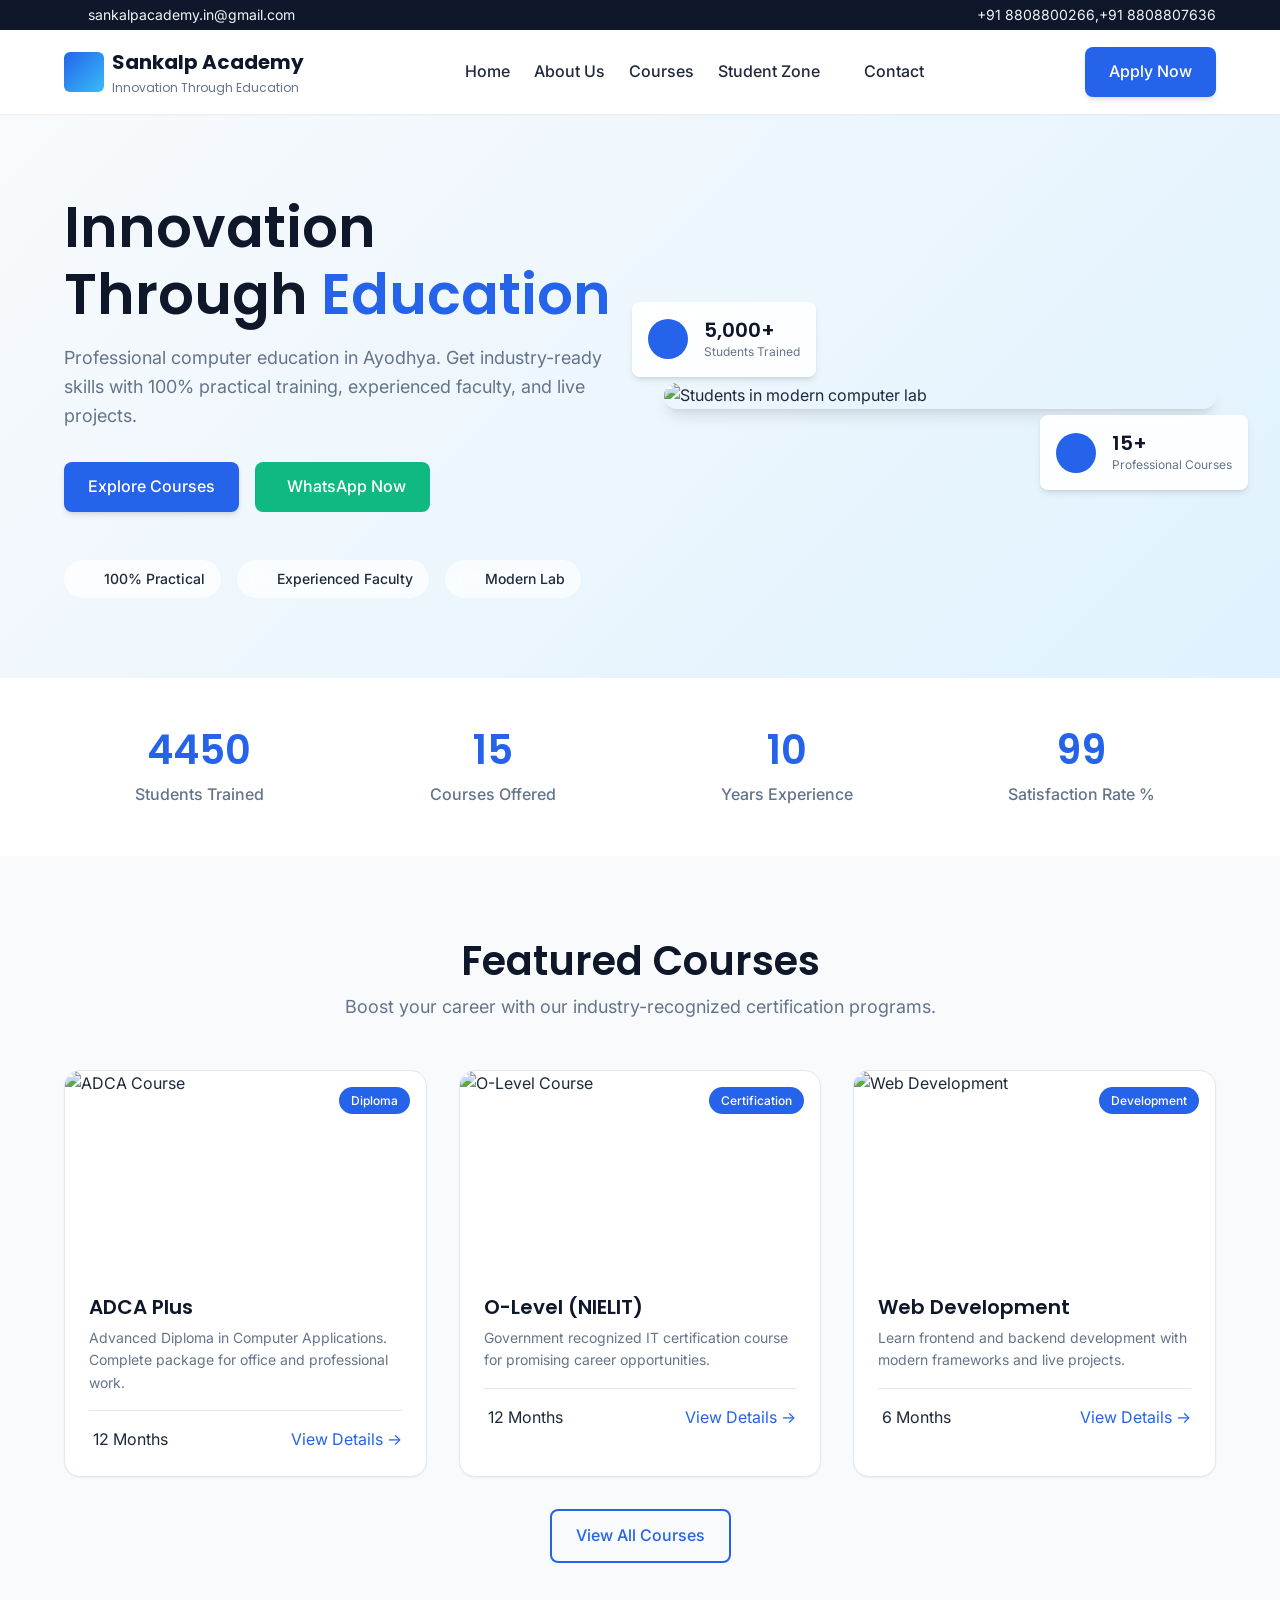
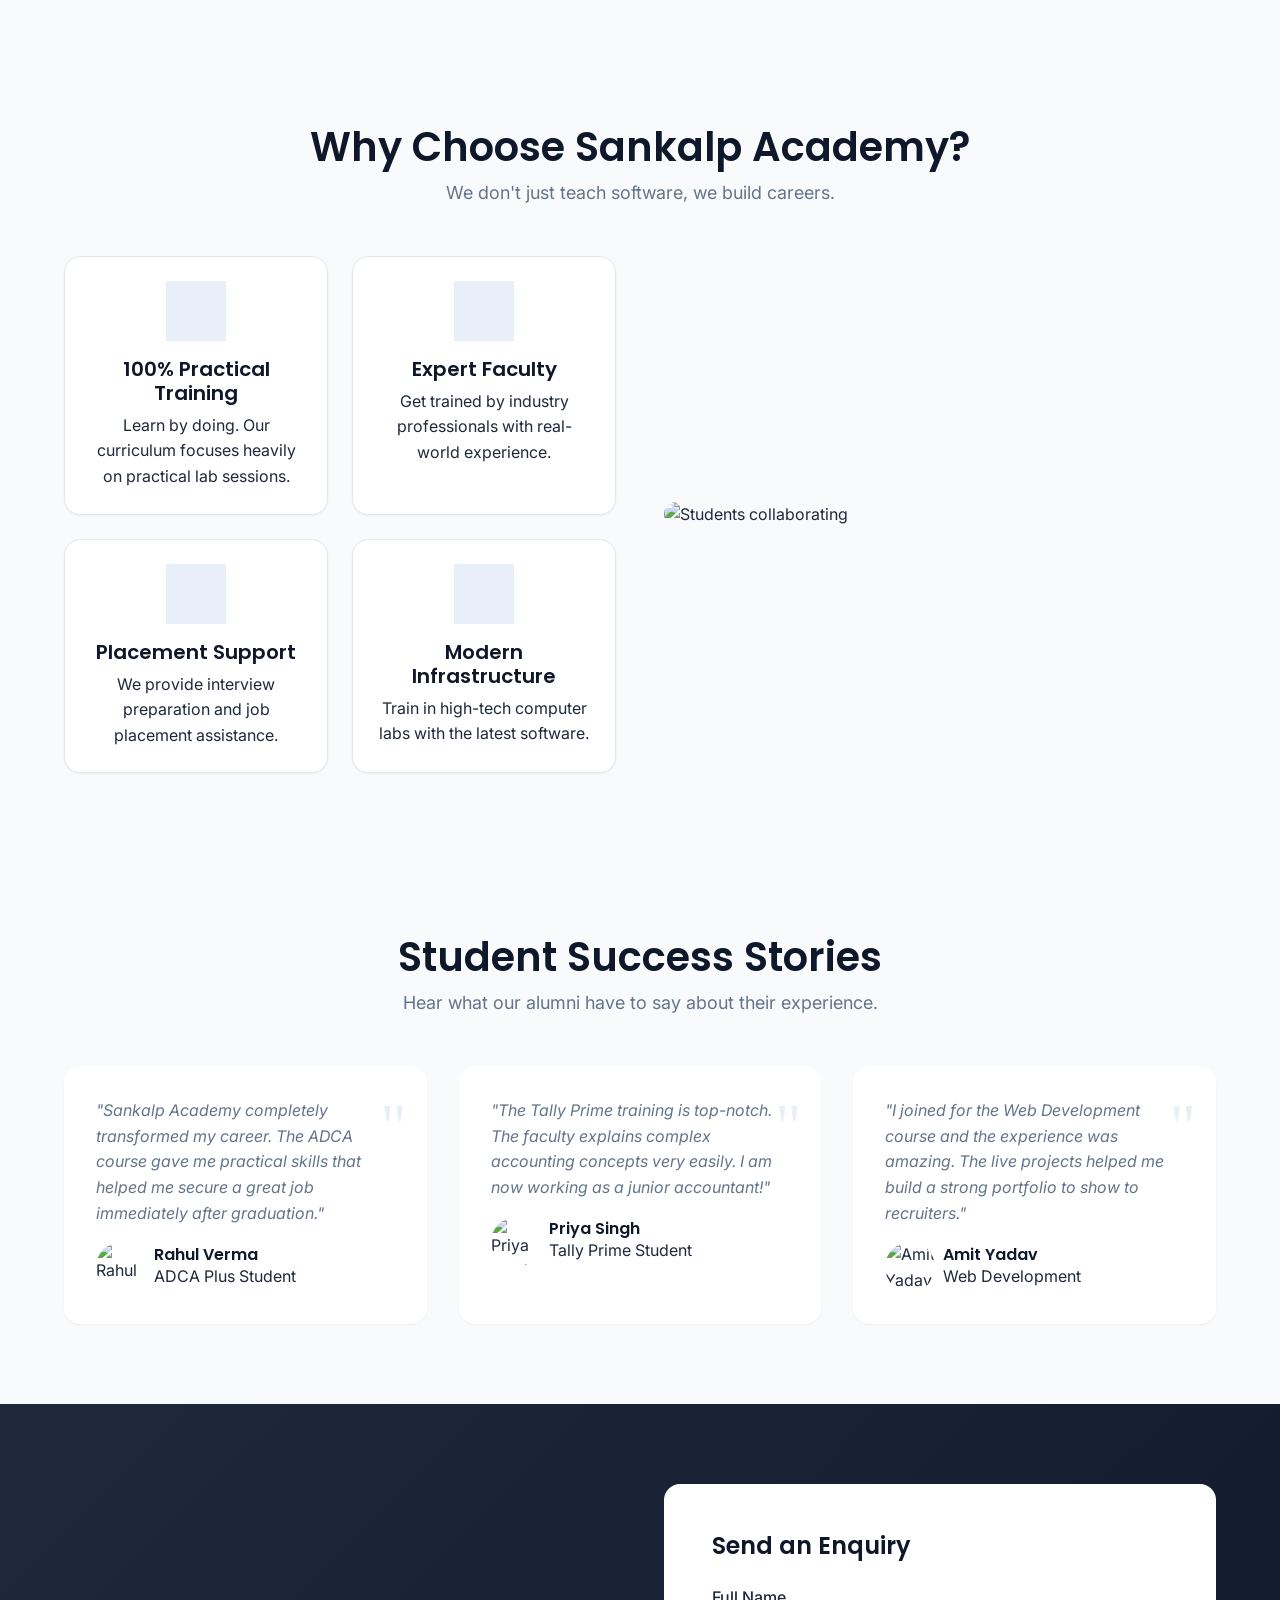
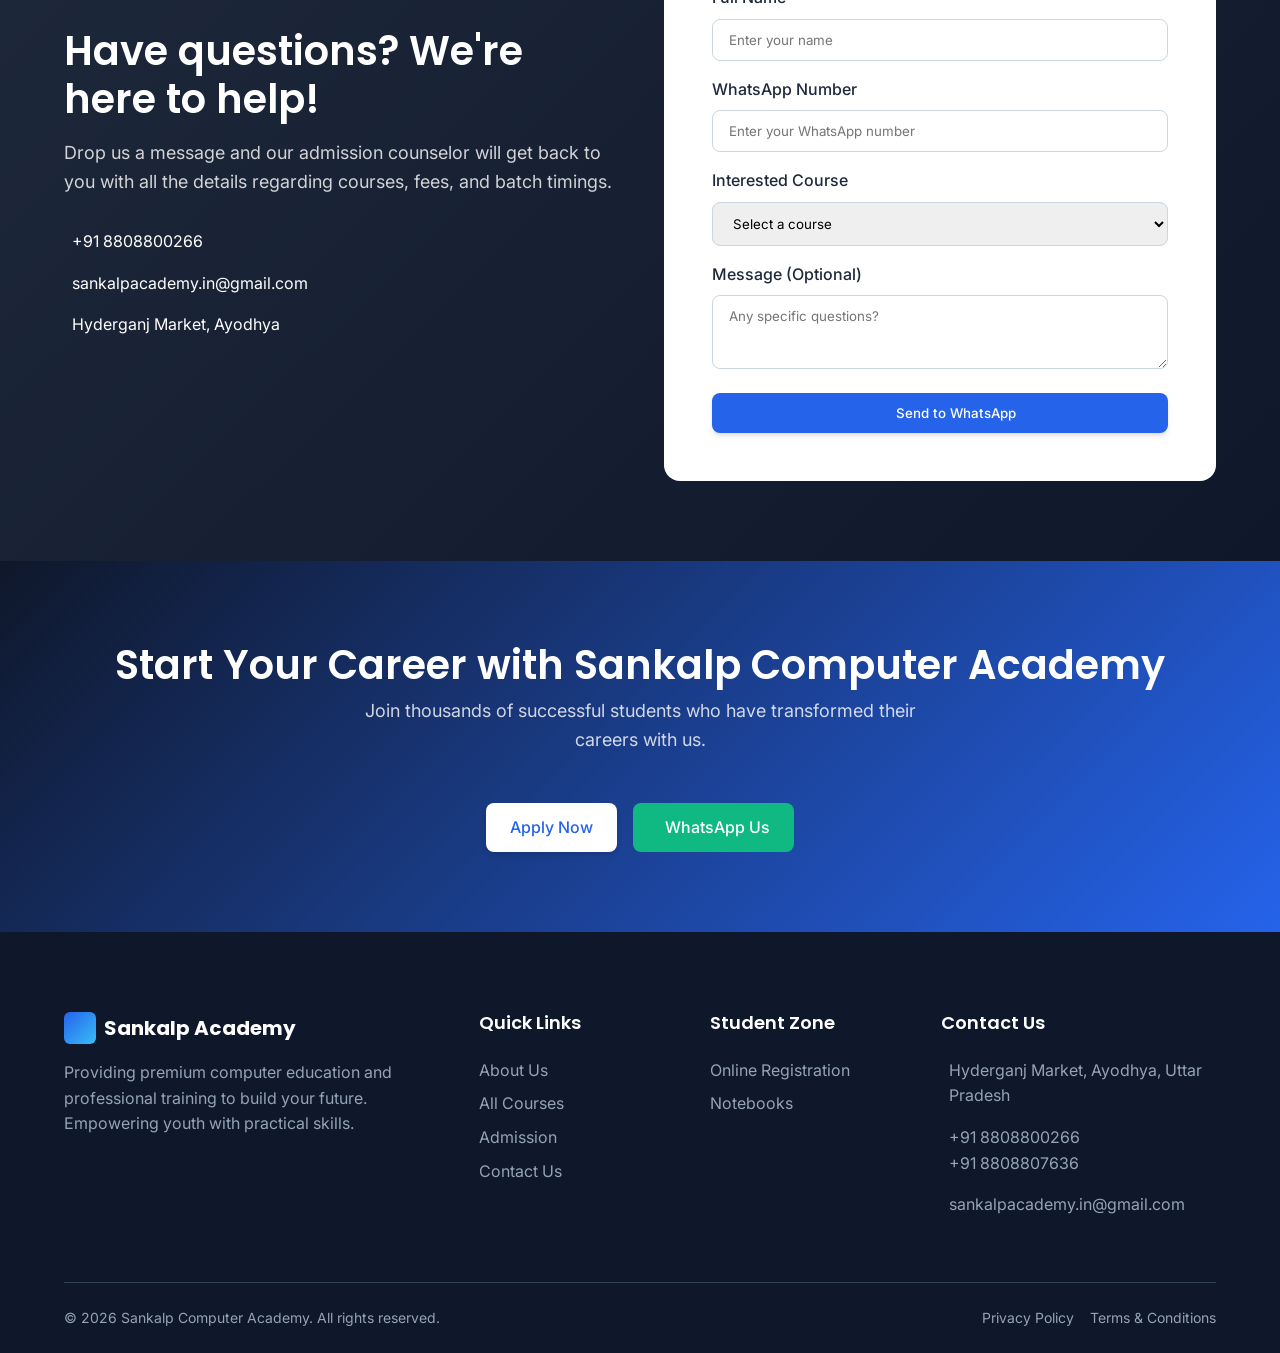
==== index.html @ 63ea6112 "Add files via upload" ====
<!DOCTYPE html>
<html lang="en">
<head>
    <meta charset="UTF-8">
    <meta name="viewport" content="width=device-width, initial-scale=1.0">
    <title>Sankalp Computer Academy | Innovation Through Education</title>
    <meta name="description" content="Sankalp Computer Academy in Ayodhya provides 100% practical computer training, ADCA, CCC, O-Level, Web Development, and more.">
    
    <!-- Google Fonts -->
    <link rel="preconnect" href="https://fonts.googleapis.com">
    <link rel="preconnect" href="https://fonts.gstatic.com" crossorigin>
    <link href="https://fonts.googleapis.com/css2?family=Inter:wght@400;500;600&family=Poppins:wght@500;600;700&display=swap" rel="stylesheet">
    
    <!-- Lucide Icons -->
    <script src="https://unpkg.com/lucide@latest"></script>
    
    <!-- Custom CSS -->
    <link rel="stylesheet" href="styles/main.css">
    <link rel="stylesheet" href="styles/home-extras.css">
</head>
<body>
        <!-- Top Header -->
    <div class="top-header">
        <div class="container top-header-flex">
            <div class="top-email">
                <span><i data-lucide="mail" class="w-4 h-4 mr-2"></i> <a href="mailto:sankalpacademy.in@gmail.com">sankalpacademy.in@gmail.com</a></span>
            </div>
            <div class="top-phones">
                <span><i data-lucide="phone" class="w-4 h-4 mr-2"></i> <a href="https://wa.me/918808800266" target="_blank">+91 8808800266</a>, <a href="tel:+918808807636">+91 8808807636</a></span>
            </div>
        </div>
    </div>

        <!-- Main Header -->
    <header class="main-header" id="mainHeader">
        <div class="container">
            <a href="index.html" class="logo">
                <div class="logo-icon">
                    <i data-lucide="monitor"></i>
                </div>
                <div class="logo-text">
                    Sankalp Academy
                    <span class="logo-tagline">Innovation Through Education</span>
                </div>
            </a>

            <nav class="nav-links">
                <div class="nav-item"><a href="index.html" class="nav-link">Home</a></div>
                <div class="nav-item"><a href="about.html" class="nav-link">About Us</a></div>
                <div class="nav-item"><a href="courses.html" class="nav-link">Courses</a></div>
                <div class="nav-item dropdown">
                    <a href="#" class="nav-link">Student Zone <i data-lucide="chevron-down" class="inline w-4 h-4"></i></a>
                    <div class="dropdown-menu">
                        <a href="admission.html" class="dropdown-item">Online Registration</a>
                        <a href="notebook.html" class="dropdown-item">Notebooks</a>
                    </div>
                </div>
                <div class="nav-item"><a href="contact.html" class="nav-link">Contact</a></div>
            </nav>

            <div class="header-actions">
                <a href="admission.html" class="btn btn-primary">Apply Now</a>
            </div>

            <button class="mobile-menu-btn" id="mobileMenuBtn">
                <i data-lucide="menu"></i>
            </button>
        </div>
    </header>

    <!-- Hero Section -->
    <section class="hero">
        <div class="container">
            <div class="hero-content">
                <h1>Innovation Through <span>Education</span></h1>
                <p>Professional computer education in Ayodhya. Get industry-ready skills with 100% practical training, experienced faculty, and live projects.</p>
                
                <div class="hero-buttons">
                    <a href="courses.html" class="btn btn-primary">Explore Courses</a>
                    <a href="https://wa.me/918808800266" class="btn btn-success"><i data-lucide="message-circle"></i> WhatsApp Now</a>
                </div>
                
                <div class="hero-highlights">
                    <div class="highlight-item"><i data-lucide="check-circle" class="text-primary w-4 h-4"></i> 100% Practical</div>
                    <div class="highlight-item"><i data-lucide="check-circle" class="text-primary w-4 h-4"></i> Experienced Faculty</div>
                    <div class="highlight-item"><i data-lucide="check-circle" class="text-primary w-4 h-4"></i> Modern Lab</div>
                </div>
            </div>
            
            <div class="hero-image-wrapper">
                <img src="https://images.unsplash.com/photo-1529390079861-591de354faf5?ixlib=rb-4.0.3&auto=format&fit=crop&w=800&q=80" alt="Students in modern computer lab" class="hero-image">
                
                <div class="hero-stats-card card-1">
                    <div class="stats-icon"><i data-lucide="users"></i></div>
                    <div class="stats-text">
                        <h4>5,000+</h4>
                        <p>Students Trained</p>
                    </div>
                </div>
                
                <div class="hero-stats-card card-2">
                    <div class="stats-icon"><i data-lucide="award"></i></div>
                    <div class="stats-text">
                        <h4>15+</h4>
                        <p>Professional Courses</p>
                    </div>
                </div>
            </div>
        </div>
    </section>

    <!-- Statistics Section -->
    <section class="stats-section">
        <div class="container">
            <div class="stats-grid">
                <div class="stat-item">
                    <h3 class="counter" data-target="5000">0</h3>
                    <p>Students Trained</p>
                </div>
                <div class="stat-item">
                    <h3 class="counter" data-target="15">0</h3>
                    <p>Courses Offered</p>
                </div>
                <div class="stat-item">
                    <h3 class="counter" data-target="10">0</h3>
                    <p>Years Experience</p>
                </div>
                <div class="stat-item">
                    <h3 class="counter" data-target="99">0</h3>
                    <p>Satisfaction Rate %</p>
                </div>
            </div>
        </div>
    </section>

    <!-- Featured Courses -->
    <section class="section-padding bg-background">
        <div class="container">
            <div class="text-center">
                <h2 class="section-title">Featured Courses</h2>
                <p class="section-subtitle">Boost your career with our industry-recognized certification programs.</p>
            </div>
            
            <div class="card-grid">
                <!-- Course 1 -->
                <div class="card">
                    <div class="card-img-wrapper">
                        <span class="card-badge">Diploma</span>
                        <img src="https://images.unsplash.com/photo-1527689368864-3a821dbccc34?ixlib=rb-4.0.3&auto=format&fit=crop&w=600&q=80" alt="ADCA Course">
                    </div>
                    <div class="card-content">
                        <h3 class="card-title">ADCA Plus</h3>
                        <p class="card-desc">Advanced Diploma in Computer Applications. Complete package for office and professional work.</p>
                        <div class="card-actions">
                            <span class="text-sm font-medium text-secondary"><i data-lucide="clock" class="inline w-4 h-4 mr-1"></i> 12 Months</span>
                            <a href="course-details.html?id=adca-plus" class="text-primary font-medium hover:text-primary-hover">View Details &rarr;</a>
                        </div>
                    </div>
                </div>
                
                <!-- Course 2 -->
                <div class="card">
                    <div class="card-img-wrapper">
                        <span class="card-badge">Certification</span>
                        <img src="https://images.unsplash.com/photo-1627398225081-24c89544eb1a?ixlib=rb-4.0.3&auto=format&fit=crop&w=600&q=80" alt="O-Level Course">
                    </div>
                    <div class="card-content">
                        <h3 class="card-title">O-Level (NIELIT)</h3>
                        <p class="card-desc">Government recognized IT certification course for promising career opportunities.</p>
                        <div class="card-actions">
                            <span class="text-sm font-medium text-secondary"><i data-lucide="clock" class="inline w-4 h-4 mr-1"></i> 12 Months</span>
                            <a href="course-details.html?id=o-level" class="text-primary font-medium hover:text-primary-hover">View Details &rarr;</a>
                        </div>
                    </div>
                </div>
                
                <!-- Course 3 -->
                <div class="card">
                    <div class="card-img-wrapper">
                        <span class="card-badge">Development</span>
                        <img src="https://images.unsplash.com/photo-1498050108023-c5249f4df085?ixlib=rb-4.0.3&auto=format&fit=crop&w=600&q=80" alt="Web Development">
                    </div>
                    <div class="card-content">
                        <h3 class="card-title">Web Development</h3>
                        <p class="card-desc">Learn frontend and backend development with modern frameworks and live projects.</p>
                        <div class="card-actions">
                            <span class="text-sm font-medium text-secondary"><i data-lucide="clock" class="inline w-4 h-4 mr-1"></i> 6 Months</span>
                            <a href="course-details.html?id=web-development" class="text-primary font-medium hover:text-primary-hover">View Details &rarr;</a>
                        </div>
                    </div>
                </div>
            </div>
            
            <div class="text-center" style="margin-top: 2rem;">
                <a href="courses.html" class="btn btn-outline">View All Courses</a>
            </div>
        </div>
    </section>

    <!-- Why Choose Us -->
    <section class="section-padding">
        <div class="container">
            <div class="text-center">
                <h2 class="section-title">Why Choose Sankalp Academy?</h2>
                <p class="section-subtitle">We don't just teach software, we build careers.</p>
            </div>
            <div class="why-choose-layout">
                <div class="features-grid-inner">
                    <div class="feature-card" style="padding: 1.5rem;">
                        <div class="feature-icon"><i data-lucide="laptop" class="w-8 h-8"></i></div>
                        <h3>100% Practical Training</h3>
                        <p class="text-secondary text-sm">Learn by doing. Our curriculum focuses heavily on practical lab sessions.</p>
                    </div>
                    <div class="feature-card" style="padding: 1.5rem;">
                        <div class="feature-icon"><i data-lucide="award" class="w-8 h-8"></i></div>
                        <h3>Expert Faculty</h3>
                        <p class="text-secondary text-sm">Get trained by industry professionals with real-world experience.</p>
                    </div>
                    <div class="feature-card" style="padding: 1.5rem;">
                        <div class="feature-icon"><i data-lucide="briefcase" class="w-8 h-8"></i></div>
                        <h3>Placement Support</h3>
                        <p class="text-secondary text-sm">We provide interview preparation and job placement assistance.</p>
                    </div>
                    <div class="feature-card" style="padding: 1.5rem;">
                        <div class="feature-icon"><i data-lucide="server" class="w-8 h-8"></i></div>
                        <h3>Modern Infrastructure</h3>
                        <p class="text-secondary text-sm">Train in high-tech computer labs with the latest software.</p>
                    </div>
                </div>
                <div class="why-choose-image">
                    <img src="https://images.unsplash.com/photo-1573164713988-8665fc963095?ixlib=rb-4.0.3&auto=format&fit=crop&w=800&q=80" alt="Students collaborating">
                </div>
            </div>
        </div>
    </section>

    <!-- Testimonials -->
    <section class="section-padding bg-background">
        <div class="container">
            <div class="text-center">
                <h2 class="section-title">Student Success Stories</h2>
                <p class="section-subtitle">Hear what our alumni have to say about their experience.</p>
            </div>
            
            <div class="testimonials-grid">
                <div class="testimonial-card">
                    <p class="testimonial-text">"Sankalp Academy completely transformed my career. The ADCA course gave me practical skills that helped me secure a great job immediately after graduation."</p>
                    <div class="testimonial-author">
                        <img src="https://images.unsplash.com/photo-1615813967515-e1838ceeca49?ixlib=rb-4.0.3&auto=format&fit=crop&w=150&q=80" alt="Rahul Verma" style="width: 50px; height: 50px; border-radius: 50%; object-fit: cover;">
                        <div>
                            <h4 style="margin: 0;">Rahul Verma</h4>
                            <p class="text-sm text-secondary" style="margin: 0;">ADCA Plus Student</p>
                        </div>
                    </div>
                </div>
                <div class="testimonial-card">
                    <p class="testimonial-text">"The Tally Prime training is top-notch. The faculty explains complex accounting concepts very easily. I am now working as a junior accountant!"</p>
                    <div class="testimonial-author">
                        <img src="https://images.unsplash.com/photo-1524504388940-b1c1722653e1?ixlib=rb-4.0.3&auto=format&fit=crop&w=150&q=80" alt="Priya Singh" style="width: 50px; height: 50px; border-radius: 50%; object-fit: cover;">
                        <div>
                            <h4 style="margin: 0;">Priya Singh</h4>
                            <p class="text-sm text-secondary" style="margin: 0;">Tally Prime Student</p>
                        </div>
                    </div>
                </div>
                <div class="testimonial-card">
                    <p class="testimonial-text">"I joined for the Web Development course and the experience was amazing. The live projects helped me build a strong portfolio to show to recruiters."</p>
                    <div class="testimonial-author">
                        <img src="https://images.unsplash.com/photo-1531427186611-ecfd6d936c79?ixlib=rb-4.0.3&auto=format&fit=crop&w=150&q=80" alt="Amit Yadav" style="width: 50px; height: 50px; border-radius: 50%; object-fit: cover;">
                        <div>
                            <h4 style="margin: 0;">Amit Yadav</h4>
                            <p class="text-sm text-secondary" style="margin: 0;">Web Development</p>
                        </div>
                    </div>
                </div>
            </div>
        </div>
    </section>

    <!-- Enquiry Form -->
    <section class="enquiry-section">
        <div class="container">
            <div class="enquiry-container">
                <div class="enquiry-content">
                    <h2>Have questions? We're here to help!</h2>
                    <p style="font-size: 1.125rem; color: rgba(255,255,255,0.8); margin-bottom: 2rem;">Drop us a message and our admission counselor will get back to you with all the details regarding courses, fees, and batch timings.</p>
                    <ul style="display: flex; flex-direction: column; gap: 1rem;">
                        <li style="display: flex; gap: 0.5rem; align-items: center;"><i data-lucide="phone" class="text-primary"></i> +91 8808800266</li>
                        <li style="display: flex; gap: 0.5rem; align-items: center;"><i data-lucide="mail" class="text-primary"></i> sankalpacademy.in@gmail.com</li>
                        <li style="display: flex; gap: 0.5rem; align-items: center;"><i data-lucide="map-pin" class="text-primary"></i> Hyderganj Market, Ayodhya</li>
                    </ul>
                </div>
                
                <div class="enquiry-form">
                    <h3 style="margin-bottom: 1.5rem; font-size: 1.5rem;">Send an Enquiry</h3>
                    <form id="whatsappEnquiryForm">
                        <div class="form-group">
                            <label for="enquiryName">Full Name</label>
                            <input type="text" id="enquiryName" class="form-control" placeholder="Enter your name" required>
                        </div>
                        <div class="form-group">
                            <label for="enquiryPhone">WhatsApp Number</label>
                            <input type="tel" id="enquiryPhone" class="form-control" placeholder="Enter your WhatsApp number" required>
                        </div>
                        <div class="form-group">
                            <label for="enquiryCourse">Interested Course</label>
                            <select id="enquiryCourse" class="form-control" required>
                                <option value="" disabled selected>Select a course</option>
                                <option value="ADCA">ADCA / ADCA Plus</option>
                                <option value="Tally">Tally Prime</option>
                                <option value="Web Development">Web Development</option>
                                <option value="O-Level">O-Level / CCC</option>
                                <option value="Graphic Design">Graphic Designing</option>
                                <option value="Other">Other / Not Sure</option>
                            </select>
                        </div>
                        <div class="form-group">
                            <label for="enquiryMessage">Message (Optional)</label>
                            <textarea id="enquiryMessage" class="form-control" rows="3" placeholder="Any specific questions?"></textarea>
                        </div>
                        <button type="submit" class="btn btn-primary" style="width: 100%;">
                            <i data-lucide="send" class="w-4 h-4 mr-2"></i> Send to WhatsApp
                        </button>
                    </form>
                </div>
            </div>
        </div>
    </section>

    <!-- Final CTA -->
    <section class="section-padding" style="background: linear-gradient(135deg, var(--secondary) 0%, var(--primary) 100%); color: white;">
        <div class="container text-center">
            <h2 class="section-title" style="color: white;">Start Your Career with Sankalp Computer Academy</h2>
            <p class="section-subtitle" style="color: rgba(255,255,255,0.8);">Join thousands of successful students who have transformed their careers with us.</p>
            <div style="display: flex; gap: 1rem; justify-content: center; flex-wrap: wrap;">
                <a href="admission.html" class="btn btn-primary" style="background: white; color: var(--primary);">Apply Now</a>
                <a href="https://wa.me/918808800266" class="btn btn-success"><i data-lucide="message-circle"></i> WhatsApp Us</a>
            </div>
        </div>
    </section>

        <!-- Footer -->
    <footer class="footer">
        <div class="container">
            <div class="footer-grid">
                <div>
                    <a href="index.html" class="logo footer-logo">
                        <div class="logo-icon" style="width: 32px; height: 32px;"><i data-lucide="monitor" style="width: 18px;"></i></div>
                        Sankalp Academy
                    </a>
                    <p class="footer-desc">Providing premium computer education and professional training to build your future. Empowering youth with practical skills.</p>
                    <div class="top-header-social" style="color: white;">
                        <a href="#"><i data-lucide="facebook"></i></a>
                        <a href="#"><i data-lucide="instagram"></i></a>
                        <a href="#"><i data-lucide="youtube"></i></a>
                    </div>
                </div>
                
                <div>
                    <h4 class="footer-heading">Quick Links</h4>
                    <ul class="footer-links">
                        <li><a href="about.html">About Us</a></li>
                        <li><a href="courses.html">All Courses</a></li>
                        <li><a href="admission.html">Admission</a></li>
                        <li><a href="contact.html">Contact Us</a></li>
                    </ul>
                </div>
                
                <div>
                    <h4 class="footer-heading">Student Zone</h4>
                    <ul class="footer-links">
                        <li><a href="admission.html">Online Registration</a></li>
                        <li><a href="notebook.html">Notebooks</a></li>
                    </ul>
                </div>
                
                <div>
                    <h4 class="footer-heading">Contact Us</h4>
                    <ul class="footer-contact">
                        <li><i data-lucide="map-pin" class="text-accent mt-1"></i> Hyderganj Market, Ayodhya, Uttar Pradesh</li>
                        <li><i data-lucide="phone" class="text-accent mt-1"></i> +91 8808800266<br>+91 8808807636</li>
                        <li><i data-lucide="mail" class="text-accent mt-1"></i> sankalpacademy.in@gmail.com</li>
                    </ul>
                </div>
            </div>
            
            <div class="footer-bottom">
                <p>&copy; 2026 Sankalp Computer Academy. All rights reserved.</p>
                <div style="display: flex; gap: 1rem;">
                    <a href="#">Privacy Policy</a>
                    <a href="#">Terms & Conditions</a>
                </div>
            </div>
        </div>
    </footer>

    <script src="scripts/main.js"></script>
    <script>
        // Initialize Lucide icons
        lucide.createIcons();

        // WhatsApp Enquiry Form Logic
        document.getElementById('whatsappEnquiryForm').addEventListener('submit', function(e) {
            e.preventDefault();
            
            const name = document.getElementById('enquiryName').value.trim();
            const phone = document.getElementById('enquiryPhone').value.trim();
            const course = document.getElementById('enquiryCourse').value;
            const message = document.getElementById('enquiryMessage').value.trim();
            
            // Format the message
            let whatsappText = `*New Website Enquiry* %0A%0A`;
            whatsappText += `*Name:* ${name} %0A`;
            whatsappText += `*Phone:* ${phone} %0A`;
            whatsappText += `*Course:* ${course} %0A`;
            if (message) {
                whatsappText += `*Message:* ${message} %0A`;
            }
            
            // Your WhatsApp Number
            const targetWhatsAppNumber = "918808800266";
            
            // Open WhatsApp link in new tab
            window.open(`https://wa.me/${targetWhatsAppNumber}?text=${whatsappText}`, '_blank');
            
            // Optional: reset form
            this.reset();
        });
    </script>
</body>
</html>
---- styles/main.css ----
:root {
  /* Colors */
  --primary: #2563eb;       /* Primary Blue */
  --primary-hover: #1d4ed8;
  --secondary: #0f172a;     /* Dark Navy */
  --accent: #38bdf8;        /* Sky Blue */
  --success: #10b981;       /* Green */
  --background: #f8fafc;    /* Light Gray */
  --surface: #ffffff;       /* White */
  
  --text-primary: #1e293b;
  --text-secondary: #64748b;
  --text-light: #f1f5f9;
  
  /* Typography */
  --font-heading: 'Poppins', sans-serif;
  --font-body: 'Inter', sans-serif;
  
  /* Spacing */
  --spacing-xs: 0.25rem;
  --spacing-sm: 0.5rem;
  --spacing-md: 1rem;
  --spacing-lg: 1.5rem;
  --spacing-xl: 2rem;
  --spacing-2xl: 3rem;
  --spacing-3xl: 5rem;
  
  /* Borders & Shadows */
  --radius-sm: 0.375rem;
  --radius-md: 0.5rem;
  --radius-lg: 1rem;
  --radius-xl: 1.5rem;
  
  --shadow-sm: 0 1px 2px 0 rgb(0 0 0 / 0.05);
  --shadow-md: 0 4px 6px -1px rgb(0 0 0 / 0.1), 0 2px 4px -2px rgb(0 0 0 / 0.1);
  --shadow-lg: 0 10px 15px -3px rgb(0 0 0 / 0.1), 0 4px 6px -4px rgb(0 0 0 / 0.1);
  --shadow-glow: 0 0 20px rgba(37, 99, 235, 0.15);
  
  /* Transitions */
  --transition-fast: 0.2s ease;
  --transition-normal: 0.3s ease;
  --transition-slow: 0.5s cubic-bezier(0.4, 0, 0.2, 1);
}

/* Reset & Base */
* {
  margin: 0;
  padding: 0;
  box-sizing: border-box;
}

html {
  scroll-behavior: smooth;
  font-size: 16px;
}

body {
  font-family: var(--font-body);
  background-color: var(--background);
  color: var(--text-primary);
  line-height: 1.6;
  overflow-x: hidden;
  
  /* Disable text selection globally */
  -webkit-user-select: none;
  -moz-user-select: none;
  -ms-user-select: none;
  user-select: none;
}

input, textarea {
  -webkit-user-select: auto;
  -moz-user-select: auto;
  -ms-user-select: auto;
  user-select: auto;
}

h1, h2, h3, h4, h5, h6 {
  font-family: var(--font-heading);
  font-weight: 600;
  color: var(--secondary);
  line-height: 1.2;
}

a {
  text-decoration: none;
  color: inherit;
  transition: color var(--transition-fast);
}

ul {
  list-style: none;
}

img {
  max-width: 100%;
  height: auto;
  display: block;
  
  /* Disable image dragging */
  -webkit-user-drag: none;
  -khtml-user-drag: none;
  -moz-user-drag: none;
  -o-user-drag: none;
  user-drag: none;
}

/* Utilities */
.container {
  width: 100%;
  max-width: 1200px;
  margin: 0 auto;
  padding: 0 var(--spacing-lg);
}

.text-center { text-align: center; }
.text-primary { color: var(--primary); }
.text-accent { color: var(--accent); }
.bg-white { background-color: var(--surface); }
.bg-navy { background-color: var(--secondary); color: var(--surface); }
.bg-navy h2, .bg-navy h3 { color: var(--surface); }

.w-4 { width: 1rem; }
.h-4 { height: 1rem; }
.w-5 { width: 1.25rem; }
.h-5 { height: 1.25rem; }
.w-6 { width: 1.5rem; }
.h-6 { height: 1.5rem; }
.w-8 { width: 2rem; }
.h-8 { height: 2rem; }

.inline { display: inline; }
.inline-block { display: inline-block; }
.mr-1 { margin-right: 0.25rem; }
.mr-2 { margin-right: 0.5rem; }
.ml-1 { margin-left: 0.25rem; }
.mb-2 { margin-bottom: 0.5rem; }
.mb-4 { margin-bottom: 1rem; }
.mt-1 { margin-top: 0.25rem; }
.mx-auto { margin-left: auto; margin-right: auto; }

.nav-link {
  font-weight: 500;
  font-size: 1rem; /* explicitly set to ensure evenness */
  color: var(--text-primary);
  padding: var(--spacing-sm) 0;
  display: flex;
  align-items: center;
  gap: 0.25rem;
  white-space: nowrap;
}

.section-padding {
  padding: var(--spacing-3xl) 0;
}

.section-title {
  font-size: 2.5rem;
  margin-bottom: var(--spacing-sm);
}

.section-subtitle {
  color: var(--text-secondary);
  font-size: 1.125rem;
  margin-bottom: var(--spacing-2xl);
  max-width: 600px;
  margin-left: auto;
  margin-right: auto;
}

/* Components - Buttons */
.btn {
  display: inline-flex;
  align-items: center;
  justify-content: center;
  padding: 0.75rem 1.5rem;
  border-radius: var(--radius-md);
  font-weight: 500;
  font-family: var(--font-body);
  cursor: pointer;
  transition: all var(--transition-fast);
  border: none;
  gap: 0.5rem;
  white-space: nowrap;
}

.btn-primary {
  background-color: var(--primary);
  color: var(--surface);
  box-shadow: var(--shadow-md);
}

.btn-primary:hover {
  background-color: var(--primary-hover);
  transform: translateY(-2px);
  box-shadow: var(--shadow-lg);
}

.btn-outline {
  background-color: transparent;
  color: var(--primary);
  border: 2px solid var(--primary);
}

.btn-outline:hover {
  background-color: var(--primary);
  color: var(--surface);
}

.btn-success {
  background-color: var(--success);
  color: var(--surface);
}

.btn-success:hover {
  background-color: #059669;
  transform: translateY(-2px);
}

/* Header */
.top-header {
  background-color: var(--secondary);
  color: var(--text-light);
  font-size: 0.875rem;
  padding: var(--spacing-xs) 0;
}

.top-header .container {
  display: flex;
  justify-content: space-between;
  align-items: center;
}

.top-header-info {
  display: flex;
  gap: var(--spacing-lg);
  align-items: center;
}

.top-header-social {
  display: flex;
  gap: var(--spacing-md);
}

.top-header a:hover {
  color: var(--accent);
}

.top-header-flex {
  display: flex;
  justify-content: space-between;
  align-items: center;
  width: 100%;
}

.top-email, .top-phones {
  display: flex;
  align-items: center;
}

.top-email span, .top-phones span {
  display: flex;
  align-items: center;
}

.top-email i, .top-phones i {
  display: flex;
  align-items: center;
}

@media (max-width: 600px) {
  .top-email {
    display: none;
  }
  .top-phones {
    width: 100%;
    justify-content: center;
  }
}

.main-header {
  background-color: var(--surface);
  box-shadow: var(--shadow-sm);
  position: sticky;
  top: 0;
  z-index: 1000;
  transition: padding var(--transition-fast);
}

.main-header .container {
  display: flex;
  justify-content: space-between;
  align-items: center;
  padding-top: var(--spacing-md);
  padding-bottom: var(--spacing-md);
}

.logo {
  display: flex;
  align-items: center;
  gap: var(--spacing-sm);
  font-family: var(--font-heading);
  font-weight: 700;
  font-size: 1.25rem;
  color: var(--secondary);
}

.logo-icon {
  width: 40px;
  height: 40px;
  background: linear-gradient(135deg, var(--primary), var(--accent));
  border-radius: var(--radius-sm);
  display: flex;
  align-items: center;
  justify-content: center;
  color: white;
}

.logo-text {
  display: flex;
  flex-direction: column;
}

.logo-tagline {
  font-size: 0.75rem;
  font-weight: 400;
  color: var(--text-secondary);
}

.nav-links {
  display: flex;
  gap: var(--spacing-lg);
  align-items: center;
}

.nav-item {
  position: relative;
}

.nav-link:hover {
  color: var(--primary);
}

.nav-item.dropdown:hover .dropdown-menu {
  opacity: 1;
  visibility: visible;
  transform: translateY(0);
}

.dropdown-menu {
  position: absolute;
  top: 100%;
  left: 0;
  background-color: var(--surface);
  box-shadow: var(--shadow-lg);
  border-radius: var(--radius-md);
  min-width: 200px;
  opacity: 0;
  visibility: hidden;
  transform: translateY(10px);
  transition: all var(--transition-fast);
  padding: var(--spacing-sm) 0;
  z-index: 10;
}

.dropdown-item {
  display: block;
  padding: var(--spacing-sm) var(--spacing-lg);
  color: var(--text-primary);
  font-size: 1rem;
}

.dropdown-item:hover {
  background-color: var(--background);
  color: var(--primary);
}

.header-actions {
  display: flex;
  gap: var(--spacing-sm);
  align-items: center;
}

/* Mobile Menu Toggle */
.mobile-menu-btn {
  display: none;
  background: none;
  border: none;
  font-size: 1.5rem;
  color: var(--secondary);
  cursor: pointer;
}

/* Hero Section */
.hero {
  position: relative;
  background: linear-gradient(135deg, #f8fafc 0%, #e0f2fe 100%);
  padding: var(--spacing-3xl) 0;
  overflow: hidden;
}

.hero .container {
  display: grid;
  grid-template-columns: 1fr 1fr;
  gap: var(--spacing-2xl);
  align-items: center;
}

.hero-content h1 {
  font-size: 3.5rem;
  margin-bottom: var(--spacing-md);
}

.hero-content h1 span {
  color: var(--primary);
}

.hero-content p {
  font-size: 1.125rem;
  color: var(--text-secondary);
  margin-bottom: var(--spacing-xl);
}

.hero-buttons {
  display: flex;
  gap: var(--spacing-md);
  margin-bottom: var(--spacing-2xl);
}

.hero-highlights {
  display: flex;
  gap: var(--spacing-md);
  flex-wrap: wrap;
}

.highlight-item {
  display: flex;
  align-items: center;
  gap: 0.5rem;
  background: rgba(255, 255, 255, 0.7);
  padding: 0.5rem 1rem;
  border-radius: var(--radius-xl);
  font-size: 0.875rem;
  font-weight: 500;
  backdrop-filter: blur(10px);
}

.hero-image-wrapper {
  position: relative;
}

.hero-image {
  border-radius: var(--radius-lg);
  box-shadow: var(--shadow-lg);
  position: relative;
  z-index: 2;
}

.hero-stats-card {
  position: absolute;
  background: rgba(255, 255, 255, 0.9);
  backdrop-filter: blur(10px);
  padding: 1rem;
  border-radius: var(--radius-md);
  box-shadow: var(--shadow-md);
  z-index: 3;
  display: flex;
  align-items: center;
  gap: 1rem;
  animation: float 6s ease-in-out infinite;
}

.hero-stats-card.card-1 {
  bottom: 2rem;
  left: -2rem;
}

.hero-stats-card.card-2 {
  top: 2rem;
  right: -2rem;
  animation-delay: 3s;
}

.stats-icon {
  background: var(--primary);
  color: white;
  width: 40px;
  height: 40px;
  border-radius: 50%;
  display: flex;
  align-items: center;
  justify-content: center;
  font-size: 1.25rem;
}

.stats-text h4 {
  margin: 0;
  font-size: 1.25rem;
}
.stats-text p {
  margin: 0;
  font-size: 0.75rem;
  color: var(--text-secondary);
}

/* Statistics Section */
.stats-section {
  background-color: var(--surface);
  padding: var(--spacing-2xl) 0;
  border-bottom: 1px solid var(--background);
}

.stats-grid {
  display: grid;
  grid-template-columns: repeat(4, 1fr);
  gap: var(--spacing-lg);
  text-align: center;
}

.stat-item h3 {
  font-size: 2.5rem;
  color: var(--primary);
  margin-bottom: 0.5rem;
}

.stat-item p {
  font-weight: 500;
  color: var(--text-secondary);
}

/* Cards (Courses, Facilities, etc) */
.card-grid {
  display: grid;
  grid-template-columns: repeat(auto-fill, minmax(300px, 1fr));
  gap: var(--spacing-xl);
}

.card {
  background: var(--surface);
  border-radius: var(--radius-lg);
  overflow: hidden;
  box-shadow: var(--shadow-sm);
  transition: all var(--transition-normal);
  border: 1px solid #e2e8f0;
}

.card:hover {
  transform: translateY(-5px);
  box-shadow: var(--shadow-lg);
  border-color: var(--primary);
}

.card-img-wrapper {
  position: relative;
  height: 200px;
  overflow: hidden;
}

.card-img-wrapper img {
  width: 100%;
  height: 100%;
  object-fit: cover;
  transition: transform var(--transition-slow);
}

.card:hover .card-img-wrapper img {
  transform: scale(1.05);
}

.card-badge {
  position: absolute;
  top: 1rem;
  right: 1rem;
  background: var(--primary);
  color: white;
  padding: 0.25rem 0.75rem;
  border-radius: var(--radius-xl);
  font-size: 0.75rem;
  font-weight: 500;
}

.card-content {
  padding: var(--spacing-lg);
}

.card-title {
  font-size: 1.25rem;
  margin-bottom: 0.5rem;
}

.card-desc {
  color: var(--text-secondary);
  font-size: 0.875rem;
  margin-bottom: 1rem;
}

.card-actions {
  display: flex;
  justify-content: space-between;
  align-items: center;
  border-top: 1px solid #e2e8f0;
  padding-top: 1rem;
}

/* Icons Grid (Why Choose Us) */
.icon-grid {
  display: grid;
  grid-template-columns: repeat(auto-fill, minmax(250px, 1fr));
  gap: var(--spacing-lg);
}

.icon-card {
  background: var(--surface);
  padding: var(--spacing-xl) var(--spacing-lg);
  border-radius: var(--radius-lg);
  text-align: center;
  box-shadow: var(--shadow-sm);
  transition: all var(--transition-fast);
}

.icon-card:hover {
  transform: translateY(-5px);
  box-shadow: var(--shadow-md);
}

.icon-wrapper {
  width: 60px;
  height: 60px;
  margin: 0 auto 1rem;
  background: #eff6ff;
  color: var(--primary);
  border-radius: var(--radius-md);
  display: flex;
  align-items: center;
  justify-content: center;
  font-size: 1.5rem;
}

/* Footer */
.footer {
  background-color: var(--secondary);
  color: var(--text-light);
  padding: var(--spacing-3xl) 0 var(--spacing-lg);
}

.footer-grid {
  display: grid;
  grid-template-columns: 2fr 1fr 1fr 1.5fr;
  gap: var(--spacing-2xl);
  margin-bottom: var(--spacing-2xl);
}

.footer-heading {
  color: var(--surface);
  font-size: 1.125rem;
  margin-bottom: var(--spacing-lg);
}

.footer-logo {
  color: var(--surface);
  margin-bottom: var(--spacing-md);
}

.footer-desc {
  color: #94a3b8;
  margin-bottom: var(--spacing-lg);
}

.footer-links li {
  margin-bottom: 0.5rem;
}

.footer-links a {
  color: #94a3b8;
}

.footer-links a:hover {
  color: var(--accent);
  padding-left: 5px;
}

.footer-contact li {
  display: flex;
  align-items: flex-start;
  gap: 0.5rem;
  margin-bottom: 1rem;
  color: #94a3b8;
}

.footer-bottom {
  border-top: 1px solid #334155;
  padding-top: var(--spacing-lg);
  display: flex;
  justify-content: space-between;
  align-items: center;
  color: #94a3b8;
  font-size: 0.875rem;
}

/* Animations */
@keyframes float {
  0% { transform: translateY(0px); }
  50% { transform: translateY(-10px); }
  100% { transform: translateY(0px); }
}

/* Responsive */
@media (max-width: 992px) {
  .hero .container {
    grid-template-columns: 1fr;
    text-align: center;
  }
  
  .hero-buttons, .hero-highlights {
    justify-content: center;
  }
  
  .stats-grid {
    grid-template-columns: repeat(2, 1fr);
  }
  
  .footer-grid {
    grid-template-columns: repeat(2, 1fr);
  }
}

@media (max-width: 768px) {
  .nav-links, .header-actions {
    display: none;
  }
  
  .mobile-menu-btn {
    display: block;
  }
  
  .hero-content h1 {
    font-size: 2.5rem;
  }
  
  .hero-stats-card {
    display: none;
  }
  
  .footer-grid {
    grid-template-columns: 1fr;
  }
  
  .footer-bottom {
    flex-direction: column;
    gap: 1rem;
    text-align: center;
  }
}
---- styles/home-extras.css ----
/* Why Choose Us Section */
.why-choose-layout {
  display: grid;
  grid-template-columns: 1fr 1fr;
  gap: 3rem;
  align-items: center;
}

.features-grid-inner {
  display: grid;
  grid-template-columns: 1fr 1fr;
  gap: 1.5rem;
}

.why-choose-image img {
  width: 100%;
  border-radius: var(--radius-lg);
  box-shadow: var(--shadow-xl);
}

.feature-card {
  background: var(--surface);
  padding: var(--spacing-xl);
  border-radius: var(--radius-lg);
  box-shadow: var(--shadow-sm);
  transition: all var(--transition-normal);
  border: 1px solid #e2e8f0;
  text-align: center;
}

.feature-card:hover {
  transform: translateY(-5px);
  box-shadow: var(--shadow-md);
  border-color: var(--primary);
}

.feature-icon {
  width: 60px;
  height: 60px;
  background: rgba(42, 95, 187, 0.1);
  color: var(--primary);
  border-radius: var(--radius-full);
  display: flex;
  align-items: center;
  justify-content: center;
  margin: 0 auto var(--spacing-md);
}

.feature-card h3 {
  font-size: 1.25rem;
  margin-bottom: var(--spacing-sm);
}

/* Testimonials Section */
.testimonials-grid {
  display: grid;
  grid-template-columns: repeat(auto-fit, minmax(300px, 1fr));
  gap: var(--spacing-xl);
  margin-top: var(--spacing-xl);
}

.testimonial-card {
  background: var(--surface);
  padding: var(--spacing-xl);
  border-radius: var(--radius-lg);
  box-shadow: var(--shadow-sm);
  position: relative;
}

.testimonial-card::before {
  content: '"';
  position: absolute;
  top: 10px;
  right: 20px;
  font-size: 4rem;
  color: rgba(42, 95, 187, 0.1);
  font-family: serif;
}

.testimonial-text {
  font-style: italic;
  color: var(--text-secondary);
  margin-bottom: var(--spacing-md);
  position: relative;
  z-index: 2;
}

.testimonial-author {
  display: flex;
  align-items: center;
  gap: var(--spacing-sm);
}

.author-avatar {
  width: 50px;
  height: 50px;
  border-radius: 50%;
  background: var(--primary);
  color: white;
  display: flex;
  align-items: center;
  justify-content: center;
  font-weight: bold;
  font-size: 1.25rem;
}

/* Enquiry Form Section */
.enquiry-section {
  background: linear-gradient(135deg, #1e293b 0%, #0f172a 100%);
  color: white;
  padding: var(--spacing-3xl) 0;
}

.enquiry-container {
  display: grid;
  grid-template-columns: 1fr 1fr;
  gap: var(--spacing-2xl);
  align-items: center;
}

.enquiry-content h2 {
  color: white;
  font-size: 2.5rem;
  margin-bottom: var(--spacing-md);
}

.enquiry-form {
  background: white;
  padding: var(--spacing-2xl);
  border-radius: var(--radius-lg);
  box-shadow: var(--shadow-xl);
  color: var(--text-primary);
}

.form-group {
  margin-bottom: var(--spacing-md);
}

.form-group label {
  display: block;
  font-weight: 500;
  margin-bottom: 0.5rem;
}

.form-control {
  width: 100%;
  padding: 0.75rem 1rem;
  border: 1px solid #cbd5e1;
  border-radius: var(--radius-md);
  font-family: var(--font-body);
  transition: border-color var(--transition-fast);
}

.form-control:focus {
  outline: none;
  border-color: var(--primary);
  box-shadow: 0 0 0 3px rgba(42, 95, 187, 0.1);
}

@media (max-width: 992px) {
  .enquiry-container {
    grid-template-columns: 1fr;
  }
  .why-choose-layout {
    grid-template-columns: 1fr;
  }
}

@media (max-width: 600px) {
  .features-grid-inner {
    grid-template-columns: 1fr;
  }
  .enquiry-form {
    padding: var(--spacing-xl) var(--spacing-lg);
  }
  .enquiry-content h2 {
    font-size: 2rem;
  }
}
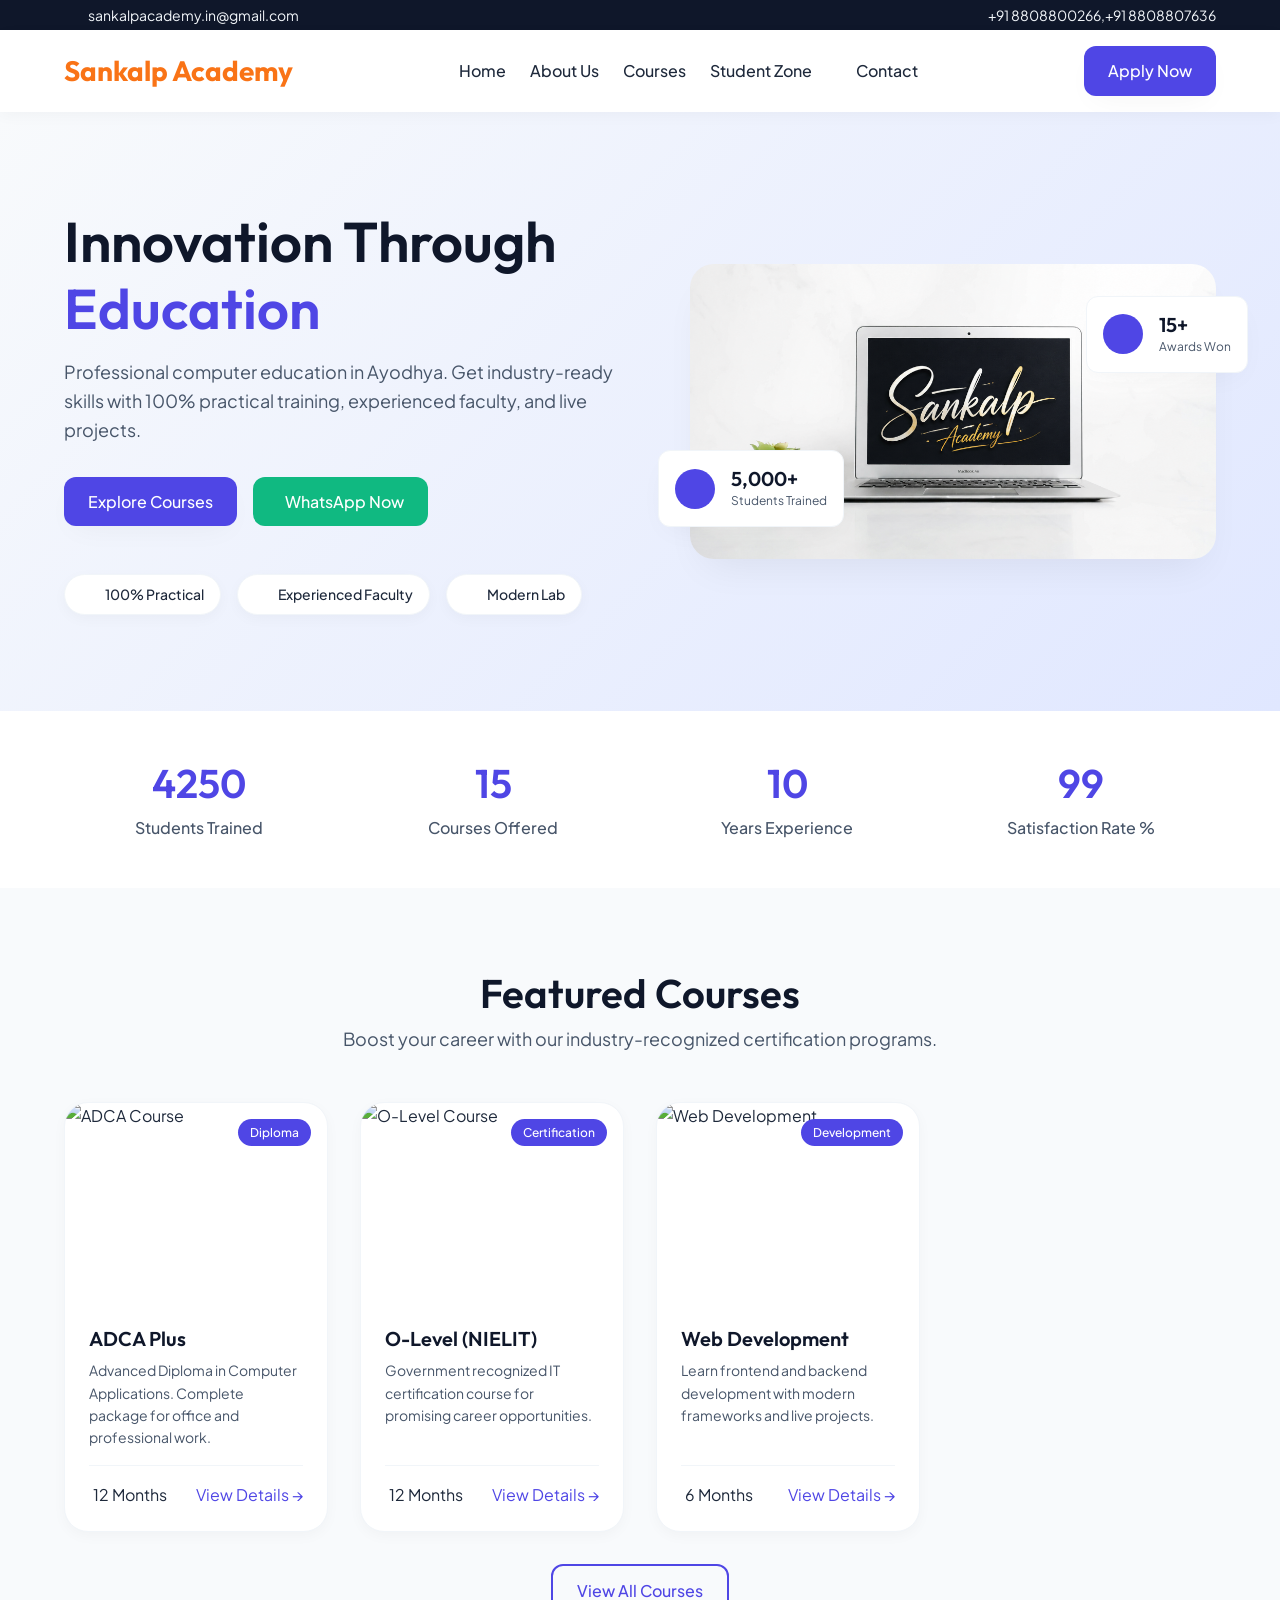
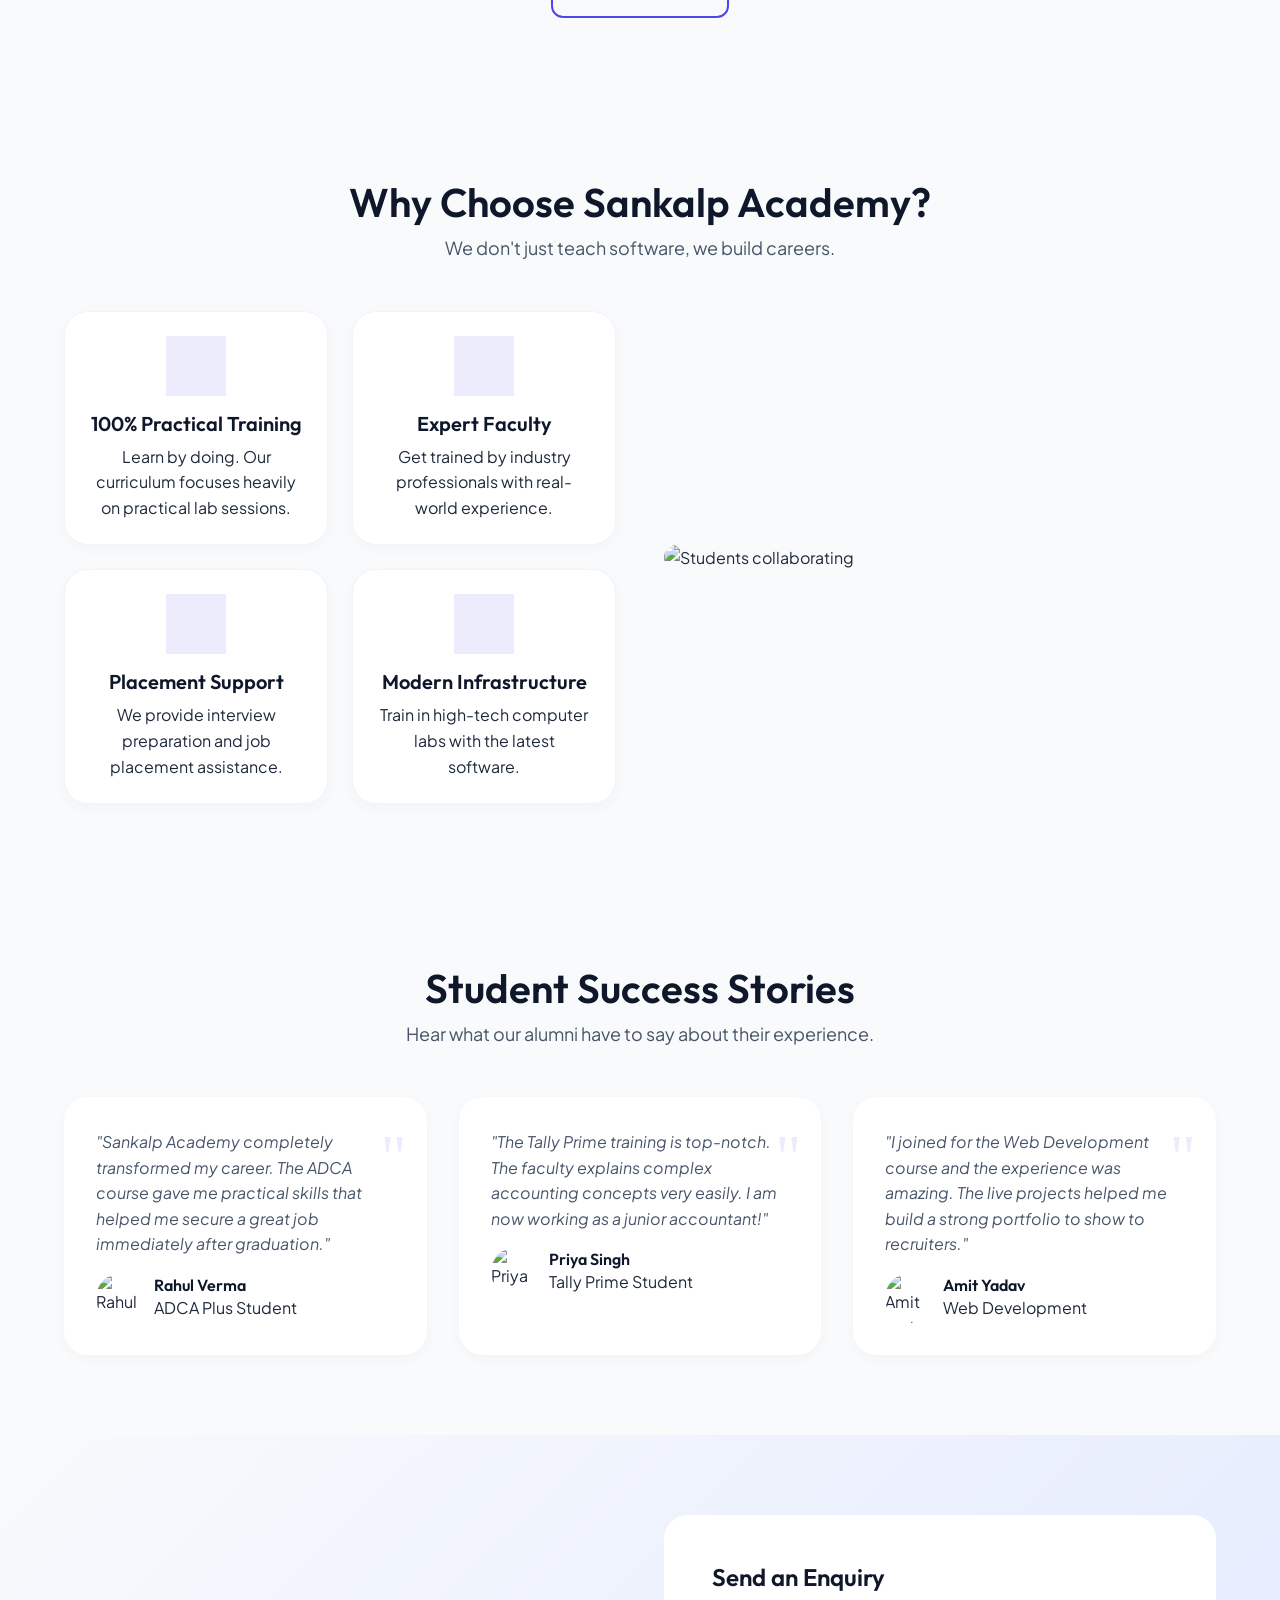
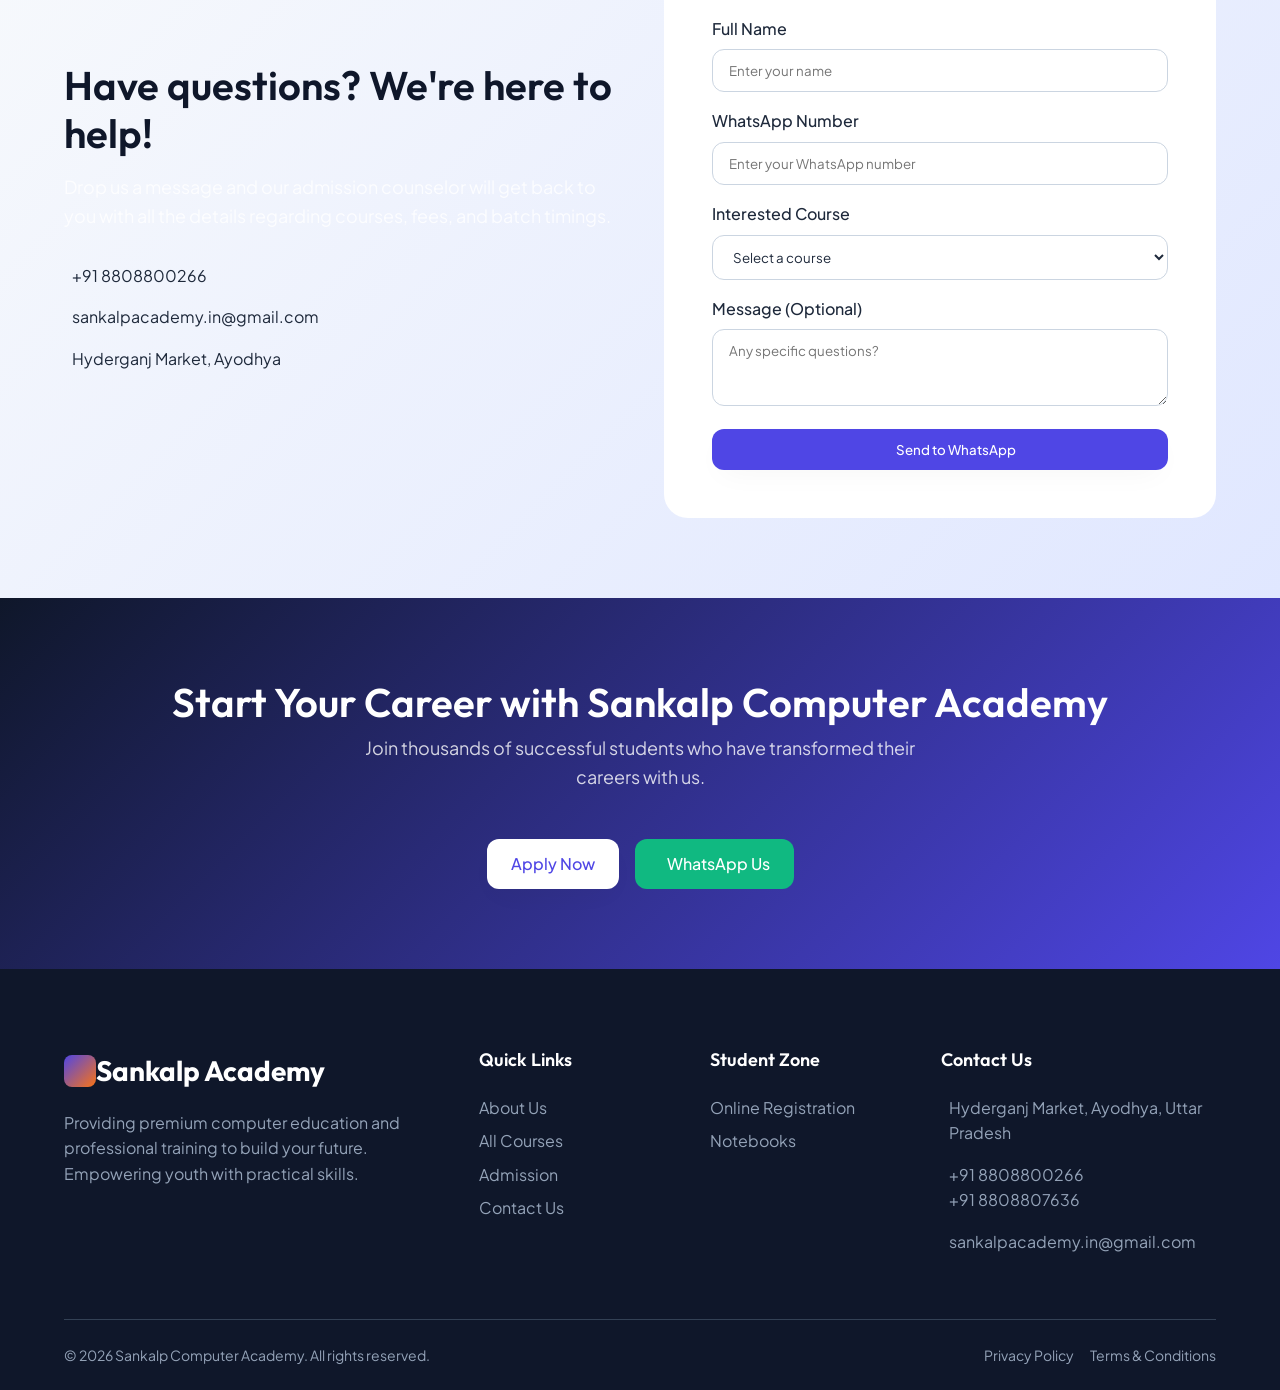
==== commit 833fa95c: "Add files via upload" ====
--- a/index.html
+++ b/index.html
@@ -1,431 +1,438 @@
-<!DOCTYPE html>
-<html lang="en">
+<!DOCTYPE html>
+<html lang="en">
 <head>
-    <meta charset="UTF-8">
-    <meta name="viewport" content="width=device-width, initial-scale=1.0">
-    <title>Sankalp Computer Academy | Innovation Through Education</title>
-    <meta name="description" content="Sankalp Computer Academy in Ayodhya provides 100% practical computer training, ADCA, CCC, O-Level, Web Development, and more.">
-    
-    <!-- Google Fonts -->
-    <link rel="preconnect" href="https://fonts.googleapis.com">
-    <link rel="preconnect" href="https://fonts.gstatic.com" crossorigin>
-    <link href="https://fonts.googleapis.com/css2?family=Inter:wght@400;500;600&family=Poppins:wght@500;600;700&display=swap" rel="stylesheet">
-    
-    <!-- Lucide Icons -->
-    <script src="https://unpkg.com/lucide@latest"></script>
-    
-    <!-- Custom CSS -->
-    <link rel="stylesheet" href="styles/main.css">
-    <link rel="stylesheet" href="styles/home-extras.css">
-</head>
-<body>
-        <!-- Top Header -->
-    <div class="top-header">
-        <div class="container top-header-flex">
-            <div class="top-email">
-                <span><i data-lucide="mail" class="w-4 h-4 mr-2"></i> <a href="mailto:sankalpacademy.in@gmail.com">sankalpacademy.in@gmail.com</a></span>
-            </div>
-            <div class="top-phones">
-                <span><i data-lucide="phone" class="w-4 h-4 mr-2"></i> <a href="https://wa.me/918808800266" target="_blank">+91 8808800266</a>, <a href="tel:+918808807636">+91 8808807636</a></span>
-            </div>
-        </div>
-    </div>
-
-        <!-- Main Header -->
-    <header class="main-header" id="mainHeader">
-        <div class="container">
-            <a href="index.html" class="logo">
-                <div class="logo-icon">
-                    <i data-lucide="monitor"></i>
-                </div>
-                <div class="logo-text">
-                    Sankalp Academy
-                    <span class="logo-tagline">Innovation Through Education</span>
-                </div>
-            </a>
-
-            <nav class="nav-links">
-                <div class="nav-item"><a href="index.html" class="nav-link">Home</a></div>
-                <div class="nav-item"><a href="about.html" class="nav-link">About Us</a></div>
-                <div class="nav-item"><a href="courses.html" class="nav-link">Courses</a></div>
-                <div class="nav-item dropdown">
-                    <a href="#" class="nav-link">Student Zone <i data-lucide="chevron-down" class="inline w-4 h-4"></i></a>
-                    <div class="dropdown-menu">
-                        <a href="admission.html" class="dropdown-item">Online Registration</a>
-                        <a href="notebook.html" class="dropdown-item">Notebooks</a>
-                    </div>
-                </div>
-                <div class="nav-item"><a href="contact.html" class="nav-link">Contact</a></div>
-            </nav>
-
-            <div class="header-actions">
-                <a href="admission.html" class="btn btn-primary">Apply Now</a>
-            </div>
-
-            <button class="mobile-menu-btn" id="mobileMenuBtn">
-                <i data-lucide="menu"></i>
-            </button>
-        </div>
-    </header>
-
-    <!-- Hero Section -->
-    <section class="hero">
-        <div class="container">
-            <div class="hero-content">
-                <h1>Innovation Through <span>Education</span></h1>
-                <p>Professional computer education in Ayodhya. Get industry-ready skills with 100% practical training, experienced faculty, and live projects.</p>
-                
-                <div class="hero-buttons">
-                    <a href="courses.html" class="btn btn-primary">Explore Courses</a>
-                    <a href="https://wa.me/918808800266" class="btn btn-success"><i data-lucide="message-circle"></i> WhatsApp Now</a>
-                </div>
-                
-                <div class="hero-highlights">
-                    <div class="highlight-item"><i data-lucide="check-circle" class="text-primary w-4 h-4"></i> 100% Practical</div>
-                    <div class="highlight-item"><i data-lucide="check-circle" class="text-primary w-4 h-4"></i> Experienced Faculty</div>
-                    <div class="highlight-item"><i data-lucide="check-circle" class="text-primary w-4 h-4"></i> Modern Lab</div>
-                </div>
-            </div>
-            
-            <div class="hero-image-wrapper">
-                <img src="https://images.unsplash.com/photo-1529390079861-591de354faf5?ixlib=rb-4.0.3&auto=format&fit=crop&w=800&q=80" alt="Students in modern computer lab" class="hero-image">
-                
-                <div class="hero-stats-card card-1">
-                    <div class="stats-icon"><i data-lucide="users"></i></div>
-                    <div class="stats-text">
-                        <h4>5,000+</h4>
-                        <p>Students Trained</p>
-                    </div>
-                </div>
-                
-                <div class="hero-stats-card card-2">
-                    <div class="stats-icon"><i data-lucide="award"></i></div>
-                    <div class="stats-text">
-                        <h4>15+</h4>
-                        <p>Professional Courses</p>
-                    </div>
-                </div>
-            </div>
-        </div>
-    </section>
-
-    <!-- Statistics Section -->
-    <section class="stats-section">
-        <div class="container">
-            <div class="stats-grid">
-                <div class="stat-item">
-                    <h3 class="counter" data-target="5000">0</h3>
-                    <p>Students Trained</p>
-                </div>
-                <div class="stat-item">
-                    <h3 class="counter" data-target="15">0</h3>
-                    <p>Courses Offered</p>
-                </div>
-                <div class="stat-item">
-                    <h3 class="counter" data-target="10">0</h3>
-                    <p>Years Experience</p>
-                </div>
-                <div class="stat-item">
-                    <h3 class="counter" data-target="99">0</h3>
-                    <p>Satisfaction Rate %</p>
-                </div>
-            </div>
-        </div>
-    </section>
-
-    <!-- Featured Courses -->
-    <section class="section-padding bg-background">
-        <div class="container">
-            <div class="text-center">
-                <h2 class="section-title">Featured Courses</h2>
-                <p class="section-subtitle">Boost your career with our industry-recognized certification programs.</p>
-            </div>
-            
-            <div class="card-grid">
-                <!-- Course 1 -->
-                <div class="card">
-                    <div class="card-img-wrapper">
-                        <span class="card-badge">Diploma</span>
-                        <img src="https://images.unsplash.com/photo-1527689368864-3a821dbccc34?ixlib=rb-4.0.3&auto=format&fit=crop&w=600&q=80" alt="ADCA Course">
-                    </div>
-                    <div class="card-content">
-                        <h3 class="card-title">ADCA Plus</h3>
-                        <p class="card-desc">Advanced Diploma in Computer Applications. Complete package for office and professional work.</p>
-                        <div class="card-actions">
-                            <span class="text-sm font-medium text-secondary"><i data-lucide="clock" class="inline w-4 h-4 mr-1"></i> 12 Months</span>
-                            <a href="course-details.html?id=adca-plus" class="text-primary font-medium hover:text-primary-hover">View Details &rarr;</a>
-                        </div>
-                    </div>
-                </div>
-                
-                <!-- Course 2 -->
-                <div class="card">
-                    <div class="card-img-wrapper">
-                        <span class="card-badge">Certification</span>
-                        <img src="https://images.unsplash.com/photo-1627398225081-24c89544eb1a?ixlib=rb-4.0.3&auto=format&fit=crop&w=600&q=80" alt="O-Level Course">
-                    </div>
-                    <div class="card-content">
-                        <h3 class="card-title">O-Level (NIELIT)</h3>
-                        <p class="card-desc">Government recognized IT certification course for promising career opportunities.</p>
-                        <div class="card-actions">
-                            <span class="text-sm font-medium text-secondary"><i data-lucide="clock" class="inline w-4 h-4 mr-1"></i> 12 Months</span>
-                            <a href="course-details.html?id=o-level" class="text-primary font-medium hover:text-primary-hover">View Details &rarr;</a>
-                        </div>
-                    </div>
-                </div>
-                
-                <!-- Course 3 -->
-                <div class="card">
-                    <div class="card-img-wrapper">
-                        <span class="card-badge">Development</span>
-                        <img src="https://images.unsplash.com/photo-1498050108023-c5249f4df085?ixlib=rb-4.0.3&auto=format&fit=crop&w=600&q=80" alt="Web Development">
-                    </div>
-                    <div class="card-content">
-                        <h3 class="card-title">Web Development</h3>
-                        <p class="card-desc">Learn frontend and backend development with modern frameworks and live projects.</p>
-                        <div class="card-actions">
-                            <span class="text-sm font-medium text-secondary"><i data-lucide="clock" class="inline w-4 h-4 mr-1"></i> 6 Months</span>
-                            <a href="course-details.html?id=web-development" class="text-primary font-medium hover:text-primary-hover">View Details &rarr;</a>
-                        </div>
-                    </div>
-                </div>
-            </div>
-            
-            <div class="text-center" style="margin-top: 2rem;">
-                <a href="courses.html" class="btn btn-outline">View All Courses</a>
-            </div>
-        </div>
-    </section>
-
-    <!-- Why Choose Us -->
-    <section class="section-padding">
-        <div class="container">
-            <div class="text-center">
-                <h2 class="section-title">Why Choose Sankalp Academy?</h2>
-                <p class="section-subtitle">We don't just teach software, we build careers.</p>
-            </div>
-            <div class="why-choose-layout">
-                <div class="features-grid-inner">
-                    <div class="feature-card" style="padding: 1.5rem;">
-                        <div class="feature-icon"><i data-lucide="laptop" class="w-8 h-8"></i></div>
-                        <h3>100% Practical Training</h3>
-                        <p class="text-secondary text-sm">Learn by doing. Our curriculum focuses heavily on practical lab sessions.</p>
-                    </div>
-                    <div class="feature-card" style="padding: 1.5rem;">
-                        <div class="feature-icon"><i data-lucide="award" class="w-8 h-8"></i></div>
-                        <h3>Expert Faculty</h3>
-                        <p class="text-secondary text-sm">Get trained by industry professionals with real-world experience.</p>
-                    </div>
-                    <div class="feature-card" style="padding: 1.5rem;">
-                        <div class="feature-icon"><i data-lucide="briefcase" class="w-8 h-8"></i></div>
-                        <h3>Placement Support</h3>
-                        <p class="text-secondary text-sm">We provide interview preparation and job placement assistance.</p>
-                    </div>
-                    <div class="feature-card" style="padding: 1.5rem;">
-                        <div class="feature-icon"><i data-lucide="server" class="w-8 h-8"></i></div>
-                        <h3>Modern Infrastructure</h3>
-                        <p class="text-secondary text-sm">Train in high-tech computer labs with the latest software.</p>
-                    </div>
-                </div>
-                <div class="why-choose-image">
-                    <img src="https://images.unsplash.com/photo-1573164713988-8665fc963095?ixlib=rb-4.0.3&auto=format&fit=crop&w=800&q=80" alt="Students collaborating">
-                </div>
-            </div>
-        </div>
-    </section>
-
-    <!-- Testimonials -->
-    <section class="section-padding bg-background">
-        <div class="container">
-            <div class="text-center">
-                <h2 class="section-title">Student Success Stories</h2>
-                <p class="section-subtitle">Hear what our alumni have to say about their experience.</p>
-            </div>
-            
-            <div class="testimonials-grid">
-                <div class="testimonial-card">
-                    <p class="testimonial-text">"Sankalp Academy completely transformed my career. The ADCA course gave me practical skills that helped me secure a great job immediately after graduation."</p>
-                    <div class="testimonial-author">
-                        <img src="https://images.unsplash.com/photo-1615813967515-e1838ceeca49?ixlib=rb-4.0.3&auto=format&fit=crop&w=150&q=80" alt="Rahul Verma" style="width: 50px; height: 50px; border-radius: 50%; object-fit: cover;">
-                        <div>
-                            <h4 style="margin: 0;">Rahul Verma</h4>
-                            <p class="text-sm text-secondary" style="margin: 0;">ADCA Plus Student</p>
-                        </div>
-                    </div>
-                </div>
-                <div class="testimonial-card">
-                    <p class="testimonial-text">"The Tally Prime training is top-notch. The faculty explains complex accounting concepts very easily. I am now working as a junior accountant!"</p>
-                    <div class="testimonial-author">
-                        <img src="https://images.unsplash.com/photo-1524504388940-b1c1722653e1?ixlib=rb-4.0.3&auto=format&fit=crop&w=150&q=80" alt="Priya Singh" style="width: 50px; height: 50px; border-radius: 50%; object-fit: cover;">
-                        <div>
-                            <h4 style="margin: 0;">Priya Singh</h4>
-                            <p class="text-sm text-secondary" style="margin: 0;">Tally Prime Student</p>
-                        </div>
-                    </div>
-                </div>
-                <div class="testimonial-card">
-                    <p class="testimonial-text">"I joined for the Web Development course and the experience was amazing. The live projects helped me build a strong portfolio to show to recruiters."</p>
-                    <div class="testimonial-author">
-                        <img src="https://images.unsplash.com/photo-1531427186611-ecfd6d936c79?ixlib=rb-4.0.3&auto=format&fit=crop&w=150&q=80" alt="Amit Yadav" style="width: 50px; height: 50px; border-radius: 50%; object-fit: cover;">
-                        <div>
-                            <h4 style="margin: 0;">Amit Yadav</h4>
-                            <p class="text-sm text-secondary" style="margin: 0;">Web Development</p>
-                        </div>
-                    </div>
-                </div>
-            </div>
-        </div>
-    </section>
-
-    <!-- Enquiry Form -->
-    <section class="enquiry-section">
-        <div class="container">
-            <div class="enquiry-container">
-                <div class="enquiry-content">
-                    <h2>Have questions? We're here to help!</h2>
-                    <p style="font-size: 1.125rem; color: rgba(255,255,255,0.8); margin-bottom: 2rem;">Drop us a message and our admission counselor will get back to you with all the details regarding courses, fees, and batch timings.</p>
-                    <ul style="display: flex; flex-direction: column; gap: 1rem;">
-                        <li style="display: flex; gap: 0.5rem; align-items: center;"><i data-lucide="phone" class="text-primary"></i> +91 8808800266</li>
-                        <li style="display: flex; gap: 0.5rem; align-items: center;"><i data-lucide="mail" class="text-primary"></i> sankalpacademy.in@gmail.com</li>
-                        <li style="display: flex; gap: 0.5rem; align-items: center;"><i data-lucide="map-pin" class="text-primary"></i> Hyderganj Market, Ayodhya</li>
-                    </ul>
-                </div>
-                
-                <div class="enquiry-form">
-                    <h3 style="margin-bottom: 1.5rem; font-size: 1.5rem;">Send an Enquiry</h3>
-                    <form id="whatsappEnquiryForm">
-                        <div class="form-group">
-                            <label for="enquiryName">Full Name</label>
-                            <input type="text" id="enquiryName" class="form-control" placeholder="Enter your name" required>
-                        </div>
-                        <div class="form-group">
-                            <label for="enquiryPhone">WhatsApp Number</label>
-                            <input type="tel" id="enquiryPhone" class="form-control" placeholder="Enter your WhatsApp number" required>
-                        </div>
-                        <div class="form-group">
-                            <label for="enquiryCourse">Interested Course</label>
-                            <select id="enquiryCourse" class="form-control" required>
-                                <option value="" disabled selected>Select a course</option>
-                                <option value="ADCA">ADCA / ADCA Plus</option>
-                                <option value="Tally">Tally Prime</option>
-                                <option value="Web Development">Web Development</option>
-                                <option value="O-Level">O-Level / CCC</option>
-                                <option value="Graphic Design">Graphic Designing</option>
-                                <option value="Other">Other / Not Sure</option>
-                            </select>
-                        </div>
-                        <div class="form-group">
-                            <label for="enquiryMessage">Message (Optional)</label>
-                            <textarea id="enquiryMessage" class="form-control" rows="3" placeholder="Any specific questions?"></textarea>
-                        </div>
-                        <button type="submit" class="btn btn-primary" style="width: 100%;">
-                            <i data-lucide="send" class="w-4 h-4 mr-2"></i> Send to WhatsApp
-                        </button>
-                    </form>
-                </div>
-            </div>
-        </div>
-    </section>
-
-    <!-- Final CTA -->
-    <section class="section-padding" style="background: linear-gradient(135deg, var(--secondary) 0%, var(--primary) 100%); color: white;">
-        <div class="container text-center">
-            <h2 class="section-title" style="color: white;">Start Your Career with Sankalp Computer Academy</h2>
-            <p class="section-subtitle" style="color: rgba(255,255,255,0.8);">Join thousands of successful students who have transformed their careers with us.</p>
-            <div style="display: flex; gap: 1rem; justify-content: center; flex-wrap: wrap;">
-                <a href="admission.html" class="btn btn-primary" style="background: white; color: var(--primary);">Apply Now</a>
-                <a href="https://wa.me/918808800266" class="btn btn-success"><i data-lucide="message-circle"></i> WhatsApp Us</a>
-            </div>
-        </div>
-    </section>
-
-        <!-- Footer -->
-    <footer class="footer">
-        <div class="container">
-            <div class="footer-grid">
-                <div>
-                    <a href="index.html" class="logo footer-logo">
-                        <div class="logo-icon" style="width: 32px; height: 32px;"><i data-lucide="monitor" style="width: 18px;"></i></div>
-                        Sankalp Academy
-                    </a>
-                    <p class="footer-desc">Providing premium computer education and professional training to build your future. Empowering youth with practical skills.</p>
-                    <div class="top-header-social" style="color: white;">
-                        <a href="#"><i data-lucide="facebook"></i></a>
-                        <a href="#"><i data-lucide="instagram"></i></a>
-                        <a href="#"><i data-lucide="youtube"></i></a>
-                    </div>
-                </div>
-                
-                <div>
-                    <h4 class="footer-heading">Quick Links</h4>
-                    <ul class="footer-links">
-                        <li><a href="about.html">About Us</a></li>
-                        <li><a href="courses.html">All Courses</a></li>
-                        <li><a href="admission.html">Admission</a></li>
-                        <li><a href="contact.html">Contact Us</a></li>
-                    </ul>
-                </div>
-                
-                <div>
-                    <h4 class="footer-heading">Student Zone</h4>
-                    <ul class="footer-links">
-                        <li><a href="admission.html">Online Registration</a></li>
-                        <li><a href="notebook.html">Notebooks</a></li>
-                    </ul>
-                </div>
-                
-                <div>
-                    <h4 class="footer-heading">Contact Us</h4>
-                    <ul class="footer-contact">
-                        <li><i data-lucide="map-pin" class="text-accent mt-1"></i> Hyderganj Market, Ayodhya, Uttar Pradesh</li>
-                        <li><i data-lucide="phone" class="text-accent mt-1"></i> +91 8808800266<br>+91 8808807636</li>
-                        <li><i data-lucide="mail" class="text-accent mt-1"></i> sankalpacademy.in@gmail.com</li>
-                    </ul>
-                </div>
-            </div>
-            
-            <div class="footer-bottom">
-                <p>&copy; 2026 Sankalp Computer Academy. All rights reserved.</p>
-                <div style="display: flex; gap: 1rem;">
-                    <a href="#">Privacy Policy</a>
-                    <a href="#">Terms & Conditions</a>
-                </div>
-            </div>
-        </div>
-    </footer>
-
-    <script src="scripts/main.js"></script>
-    <script>
-        // Initialize Lucide icons
-        lucide.createIcons();
-
-        // WhatsApp Enquiry Form Logic
-        document.getElementById('whatsappEnquiryForm').addEventListener('submit', function(e) {
-            e.preventDefault();
-            
-            const name = document.getElementById('enquiryName').value.trim();
-            const phone = document.getElementById('enquiryPhone').value.trim();
-            const course = document.getElementById('enquiryCourse').value;
-            const message = document.getElementById('enquiryMessage').value.trim();
-            
-            // Format the message
-            let whatsappText = `*New Website Enquiry* %0A%0A`;
-            whatsappText += `*Name:* ${name} %0A`;
-            whatsappText += `*Phone:* ${phone} %0A`;
-            whatsappText += `*Course:* ${course} %0A`;
-            if (message) {
-                whatsappText += `*Message:* ${message} %0A`;
-            }
-            
-            // Your WhatsApp Number
-            const targetWhatsAppNumber = "918808800266";
-            
-            // Open WhatsApp link in new tab
-            window.open(`https://wa.me/${targetWhatsAppNumber}?text=${whatsappText}`, '_blank');
-            
-            // Optional: reset form
-            this.reset();
-        });
-    </script>
-</body>
-</html>
+    <link rel="icon" type="image/svg+xml" href="assets/favicon.svg">
+    <meta charset="UTF-8">
+    <meta name="viewport" content="width=device-width, initial-scale=1.0">
+    <title>Sankalp Computer Academy | Innovation Through Education</title>
+    <meta name="description" content="Sankalp Computer Academy in Ayodhya provides 100% practical computer training, ADCA, CCC, O-Level, Web Development, and more.">
+    
+    <!-- Google Fonts -->
+    <link rel="preconnect" href="https://fonts.googleapis.com">
+    <link rel="preconnect" href="https://fonts.gstatic.com" crossorigin>
+    <link href="https://fonts.googleapis.com/css2?family=Inter:wght@400;500;600&family=Poppins:wght@500;600;700&display=swap" rel="stylesheet">
+    
+    <!-- Lucide Icons -->
+    <script src="https://unpkg.com/lucide@latest"></script>
+    
+    <!-- Custom CSS -->
+    <link rel="stylesheet" href="styles/main.css">
+    <link rel="stylesheet" href="styles/home-extras.css">
+</head>
+<body>
+        <!-- Top Header -->
+    <div class="top-header">
+        <div class="container top-header-flex">
+            <div class="top-email">
+                <span><i data-lucide="mail" class="w-4 h-4 mr-2"></i> <a href="mailto:sankalpacademy.in@gmail.com">sankalpacademy.in@gmail.com</a></span>
+            </div>
+            <div class="top-phones">
+                <span><i data-lucide="phone" class="w-4 h-4 mr-2"></i> <a href="https://wa.me/918808800266" target="_blank">+91 8808800266</a>, <a href="tel:+918808807636">+91 8808807636</a></span>
+            </div>
+        </div>
+    </div>
+
+        <!-- Main Header -->
+    <header class="main-header" id="mainHeader">
+        <div class="container">
+            <a href="index.html" class="logo">
+                Sankalp Academy
+            </a>
+
+            <nav class="nav-links">
+                <div class="nav-item"><a href="index.html" class="nav-link">Home</a></div>
+                <div class="nav-item"><a href="about.html" class="nav-link">About Us</a></div>
+                <div class="nav-item"><a href="courses.html" class="nav-link">Courses</a></div>
+                <div class="nav-item dropdown">
+                    <a href="#" class="nav-link">Student Zone <i data-lucide="chevron-down" class="inline w-4 h-4"></i></a>
+                    <div class="dropdown-menu">
+                        <a href="admission.html" class="dropdown-item">Online Registration</a>
+                        <a href="notebook.html" class="dropdown-item">Notebooks</a>
+                    </div>
+                </div>
+                <div class="nav-item"><a href="contact.html" class="nav-link">Contact</a></div>
+            </nav>
+
+            <div class="header-actions">
+                <a href="admission.html" class="btn btn-primary">Apply Now</a>
+            </div>
+
+            <button class="mobile-menu-btn" id="mobileMenuBtn">
+                <i data-lucide="menu"></i>
+            </button>
+        </div>
+    </header>
+
+    <!-- Hero Section -->
+    <section class="hero">
+        <div class="container">
+            <div class="hero-content">
+                <h1>Innovation Through <span>Education</span></h1>
+                <p>Professional computer education in Ayodhya. Get industry-ready skills with 100% practical training, experienced faculty, and live projects.</p>
+                
+                <div class="hero-buttons">
+                    <a href="courses.html" class="btn btn-primary">Explore Courses</a>
+                    <a href="https://wa.me/918808800266" class="btn btn-success"><i data-lucide="message-circle"></i> WhatsApp Now</a>
+                </div>
+                
+                <div class="hero-highlights">
+                    <div class="highlight-item"><i data-lucide="check-circle" class="text-primary w-4 h-4"></i> 100% Practical</div>
+                    <div class="highlight-item"><i data-lucide="check-circle" class="text-primary w-4 h-4"></i> Experienced Faculty</div>
+                    <div class="highlight-item"><i data-lucide="check-circle" class="text-primary w-4 h-4"></i> Modern Lab</div>
+                </div>
+            </div>
+            
+            <div class="hero-image-wrapper">
+                <img src="assets/hero-image.png" alt="Sankalp Academy laptop" class="hero-image">
+                
+                <div class="hero-stats-card card-1">
+                    <div class="stats-icon"><i data-lucide="users"></i></div>
+                    <div class="stats-text">
+                        <h4>5,000+</h4>
+                        <p>Students Trained</p>
+                    </div>
+                </div>
+                
+                <div class="hero-stats-card card-2">
+                    <div class="stats-icon"><i data-lucide="award"></i></div>
+                    <div class="stats-text">
+                        <h4>15+</h4>
+                        <p>Awards Won</p>
+                    </div>
+                </div>
+            </div>
+        </div>
+    </section>
+
+    <!-- Statistics Section -->
+    <section class="stats-section">
+        <div class="container">
+            <div class="stats-grid">
+                <div class="stat-item">
+                    <h3 class="counter" data-target="5000">0</h3>
+                    <p>Students Trained</p>
+                </div>
+                <div class="stat-item">
+                    <h3 class="counter" data-target="15">0</h3>
+                    <p>Courses Offered</p>
+                </div>
+                <div class="stat-item">
+                    <h3 class="counter" data-target="10">0</h3>
+                    <p>Years Experience</p>
+                </div>
+                <div class="stat-item">
+                    <h3 class="counter" data-target="99">0</h3>
+                    <p>Satisfaction Rate %</p>
+                </div>
+            </div>
+        </div>
+    </section>
+
+    <!-- Featured Courses -->
+    <section class="section-padding bg-background">
+        <div class="container">
+            <div class="text-center">
+                <h2 class="section-title">Featured Courses</h2>
+                <p class="section-subtitle">Boost your career with our industry-recognized certification programs.</p>
+            </div>
+            
+            <div class="card-grid">
+                <!-- Course 1 -->
+                <div class="card">
+                    <div class="card-img-wrapper">
+                        <span class="card-badge">Diploma</span>
+                        <img src="https://images.unsplash.com/photo-1517245386807-bb43f82c33c4?ixlib=rb-4.0.3&auto=format&fit=crop&w=600&q=80" alt="ADCA Course">
+                    </div>
+                    <div class="card-content">
+                        <h3 class="card-title">ADCA Plus</h3>
+                        <p class="card-desc">Advanced Diploma in Computer Applications. Complete package for office and professional work.</p>
+                        <div class="card-actions">
+                            <span class="text-sm font-medium text-secondary"><i data-lucide="clock" class="inline w-4 h-4 mr-1"></i> 12 Months</span>
+                            <a href="course-details.html?id=adca-plus" class="text-primary font-medium hover:text-primary-hover">View Details &rarr;</a>
+                        </div>
+                    </div>
+                </div>
+                
+                <!-- Course 2 -->
+                <div class="card">
+                      <div class="card-img-wrapper">
+                          <span class="card-badge">Certification</span>
+                          <img src="https://images.unsplash.com/photo-1555066931-4365d14bab8c?ixlib=rb-4.0.3&auto=format&fit=crop&w=600&q=80" alt="O-Level Course">
+                      </div>
+                    <div class="card-content">
+                        <h3 class="card-title">O-Level (NIELIT)</h3>
+                        <p class="card-desc">Government recognized IT certification course for promising career opportunities.</p>
+                        <div class="card-actions">
+                            <span class="text-sm font-medium text-secondary"><i data-lucide="clock" class="inline w-4 h-4 mr-1"></i> 12 Months</span>
+                            <a href="course-details.html?id=o-level" class="text-primary font-medium hover:text-primary-hover">View Details &rarr;</a>
+                        </div>
+                    </div>
+                </div>
+                
+                <!-- Course 3 -->
+                <div class="card">
+                    <div class="card-img-wrapper">
+                        <span class="card-badge">Development</span>
+                        <img src="https://images.unsplash.com/photo-1498050108023-c5249f4df085?ixlib=rb-4.0.3&auto=format&fit=crop&w=600&q=80" alt="Web Development">
+                    </div>
+                    <div class="card-content">
+                        <h3 class="card-title">Web Development</h3>
+                        <p class="card-desc">Learn frontend and backend development with modern frameworks and live projects.</p>
+                        <div class="card-actions">
+                            <span class="text-sm font-medium text-secondary"><i data-lucide="clock" class="inline w-4 h-4 mr-1"></i> 6 Months</span>
+                            <a href="course-details.html?id=web-development" class="text-primary font-medium hover:text-primary-hover">View Details &rarr;</a>
+                        </div>
+                    </div>
+                </div>
+            </div>
+            
+            <div class="text-center" style="margin-top: 2rem;">
+                <a href="courses.html" class="btn btn-outline">View All Courses</a>
+            </div>
+        </div>
+    </section>
+
+    <!-- Why Choose Us -->
+    <section class="section-padding">
+        <div class="container">
+            <div class="text-center">
+                <h2 class="section-title">Why Choose Sankalp Academy?</h2>
+                <p class="section-subtitle">We don't just teach software, we build careers.</p>
+            </div>
+            <div class="why-choose-layout">
+                <div class="features-grid-inner">
+                    <div class="feature-card" style="padding: 1.5rem;">
+                        <div class="feature-icon"><i data-lucide="laptop" class="w-8 h-8"></i></div>
+                        <h3>100% Practical Training</h3>
+                        <p class="text-secondary text-sm">Learn by doing. Our curriculum focuses heavily on practical lab sessions.</p>
+                    </div>
+                    <div class="feature-card" style="padding: 1.5rem;">
+                        <div class="feature-icon"><i data-lucide="award" class="w-8 h-8"></i></div>
+                        <h3>Expert Faculty</h3>
+                        <p class="text-secondary text-sm">Get trained by industry professionals with real-world experience.</p>
+                    </div>
+                    <div class="feature-card" style="padding: 1.5rem;">
+                        <div class="feature-icon"><i data-lucide="briefcase" class="w-8 h-8"></i></div>
+                        <h3>Placement Support</h3>
+                        <p class="text-secondary text-sm">We provide interview preparation and job placement assistance.</p>
+                    </div>
+                    <div class="feature-card" style="padding: 1.5rem;">
+                        <div class="feature-icon"><i data-lucide="server" class="w-8 h-8"></i></div>
+                        <h3>Modern Infrastructure</h3>
+                        <p class="text-secondary text-sm">Train in high-tech computer labs with the latest software.</p>
+                    </div>
+                </div>
+                <div class="why-choose-image">
+                    <img src="https://images.unsplash.com/photo-1517048676732-d65bc937f952?ixlib=rb-4.0.3&auto=format&fit=crop&w=800&q=80" alt="Students collaborating">
+                </div>
+            </div>
+        </div>
+    </section>
+
+    <!-- Testimonials -->
+    <section class="section-padding bg-background">
+        <div class="container">
+            <div class="text-center">
+                <h2 class="section-title">Student Success Stories</h2>
+                <p class="section-subtitle">Hear what our alumni have to say about their experience.</p>
+            </div>
+            
+            <div class="testimonials-grid">
+                <div class="testimonial-card">
+                    <p class="testimonial-text">"Sankalp Academy completely transformed my career. The ADCA course gave me practical skills that helped me secure a great job immediately after graduation."</p>
+                    <div class="testimonial-author">
+                        <img src="https://images.unsplash.com/photo-1506794778202-cad84cf45f1d?ixlib=rb-4.0.3&auto=format&fit=crop&w=150&q=80" alt="Rahul Verma" style="width: 50px; height: 50px; border-radius: 50%; object-fit: cover;">
+                        <div>
+                            <h4 style="margin: 0;">Rahul Verma</h4>
+                            <p class="text-sm text-secondary" style="margin: 0;">ADCA Plus Student</p>
+                        </div>
+                    </div>
+                </div>
+                <div class="testimonial-card">
+                    <p class="testimonial-text">"The Tally Prime training is top-notch. The faculty explains complex accounting concepts very easily. I am now working as a junior accountant!"</p>
+                    <div class="testimonial-author">
+                        <img src="https://images.unsplash.com/photo-1494790108377-be9c29b29330?ixlib=rb-4.0.3&auto=format&fit=crop&w=150&q=80" alt="Priya Singh" style="width: 50px; height: 50px; border-radius: 50%; object-fit: cover;">
+                        <div>
+                            <h4 style="margin: 0;">Priya Singh</h4>
+                            <p class="text-sm text-secondary" style="margin: 0;">Tally Prime Student</p>
+                        </div>
+                    </div>
+                </div>
+                <div class="testimonial-card">
+                    <p class="testimonial-text">"I joined for the Web Development course and the experience was amazing. The live projects helped me build a strong portfolio to show to recruiters."</p>
+                    <div class="testimonial-author">
+                        <img src="https://images.unsplash.com/photo-1500648767791-00dcc994a43e?ixlib=rb-4.0.3&auto=format&fit=crop&w=150&q=80" alt="Amit Yadav" style="width: 50px; height: 50px; border-radius: 50%; object-fit: cover;">
+                        <div>
+                            <h4 style="margin: 0;">Amit Yadav</h4>
+                            <p class="text-sm text-secondary" style="margin: 0;">Web Development</p>
+                        </div>
+                    </div>
+                </div>
+            </div>
+        </div>
+    </section>
+
+    <!-- Enquiry Form -->
+    <section class="enquiry-section">
+        <div class="container">
+            <div class="enquiry-container">
+                <div class="enquiry-content">
+                    <h2>Have questions? We're here to help!</h2>
+                    <p style="font-size: 1.125rem; color: rgba(255,255,255,0.8); margin-bottom: 2rem;">Drop us a message and our admission counselor will get back to you with all the details regarding courses, fees, and batch timings.</p>
+                    <ul style="display: flex; flex-direction: column; gap: 1rem;">
+                        <li style="display: flex; gap: 0.5rem; align-items: center;"><i data-lucide="phone" class="text-primary"></i> +91 8808800266</li>
+                        <li style="display: flex; gap: 0.5rem; align-items: center;"><i data-lucide="mail" class="text-primary"></i> sankalpacademy.in@gmail.com</li>
+                        <li style="display: flex; gap: 0.5rem; align-items: center;"><i data-lucide="map-pin" class="text-primary"></i> Hyderganj Market, Ayodhya</li>
+                    </ul>
+                </div>
+                
+                <div class="enquiry-form">
+                    <h3 style="margin-bottom: 1.5rem; font-size: 1.5rem;">Send an Enquiry</h3>
+                    <form id="whatsappEnquiryForm">
+                        <div class="form-group">
+                            <label for="enquiryName">Full Name</label>
+                            <input type="text" id="enquiryName" class="form-control" placeholder="Enter your name" required>
+                        </div>
+                        <div class="form-group">
+                            <label for="enquiryPhone">WhatsApp Number</label>
+                            <input type="tel" id="enquiryPhone" class="form-control" placeholder="Enter your WhatsApp number" required>
+                        </div>
+                        <div class="form-group">
+                            <label for="enquiryCourse">Interested Course</label>
+                            <select id="enquiryCourse" class="form-control" required>
+<option value="" disabled selected>Select a course</option>
+                                <option value="ADCA - Advance Diploma in Computer Applications">ADCA - Advance Diploma in Computer Applications</option>
+                                <option value="DCA - Diploma in Computer Applications">DCA - Diploma in Computer Applications</option>
+                                <option value="ADFA - Advance Diploma in Financial Accounting">ADFA - Advance Diploma in Financial Accounting</option>
+                                <option value="DFA - Diploma in Financial Accounting">DFA - Diploma in Financial Accounting</option>
+                                <option value="ADCA Plus - Advance Diploma in Computer Application Plus">ADCA Plus - Advance Diploma in Computer Application Plus</option>
+                                <option value="Tally Prime - Digital Accounting">Tally Prime - Digital Accounting</option>
+                                <option value="CCC - Course on Computer Concepts">CCC - Course on Computer Concepts</option>
+                                <option value="O-Level (NIELIT)">O-Level (NIELIT)</option>
+                                <option value="Python - Programming Language">Python - Programming Language</option>
+                                <option value="Advance Excel">Advance Excel</option>
+                                <option value="DTP - Desktop Publishing">DTP - Desktop Publishing</option>
+                                <option value="Graphic Designing - Creativity">Graphic Designing - Creativity</option>
+                                <option value="Diploma in Animation & Motion Graphics">Diploma in Animation & Motion Graphics</option>
+                                <option value="Artificial Intelligence & Generative AI">Artificial Intelligence & Generative AI</option>
+                                <option value="WordPress Website Development">WordPress Website Development</option>
+                                <option value="Web Development">Web Development</option>
+                                <option value="Video Editing - Basic">Video Editing - Basic</option>
+                                <option value="Video Editing - Advance">Video Editing - Advance</option>
+                            </select>
+                        </div>
+                        <div class="form-group">
+                            <label for="enquiryMessage">Message (Optional)</label>
+                            <textarea id="enquiryMessage" class="form-control" rows="3" placeholder="Any specific questions?"></textarea>
+                        </div>
+                        <button type="submit" class="btn btn-primary" style="width: 100%;">
+                            <i data-lucide="send" class="w-4 h-4 mr-2"></i> Send to WhatsApp
+                        </button>
+                    </form>
+                </div>
+            </div>
+        </div>
+    </section>
+
+    <!-- Final CTA -->
+    <section class="section-padding" style="background: linear-gradient(135deg, var(--secondary) 0%, var(--primary) 100%); color: white;">
+        <div class="container text-center">
+            <h2 class="section-title" style="color: white;">Start Your Career with Sankalp Computer Academy</h2>
+            <p class="section-subtitle" style="color: rgba(255,255,255,0.8);">Join thousands of successful students who have transformed their careers with us.</p>
+            <div style="display: flex; gap: 1rem; justify-content: center; flex-wrap: wrap;">
+                <a href="admission.html" class="btn btn-primary" style="background: white; color: var(--primary);">Apply Now</a>
+                <a href="https://wa.me/918808800266" class="btn btn-success"><i data-lucide="message-circle"></i> WhatsApp Us</a>
+            </div>
+        </div>
+    </section>
+
+        <!-- Footer -->
+    <footer class="footer">
+        <div class="container">
+            <div class="footer-grid">
+                <div>
+                    <a href="index.html" class="logo footer-logo">
+                        <div class="logo-icon" style="width: 32px; height: 32px;"><i data-lucide="monitor" style="width: 18px;"></i></div>
+                        Sankalp Academy
+                    </a>
+                    <p class="footer-desc">Providing premium computer education and professional training to build your future. Empowering youth with practical skills.</p>
+                    <div class="top-header-social" style="color: white;">
+                        <a href="#"><i data-lucide="facebook"></i></a>
+                        <a href="#"><i data-lucide="instagram"></i></a>
+                        <a href="#"><i data-lucide="youtube"></i></a>
+                    </div>
+                </div>
+                
+                <div>
+                    <h4 class="footer-heading">Quick Links</h4>
+                    <ul class="footer-links">
+                        <li><a href="about.html">About Us</a></li>
+                        <li><a href="courses.html">All Courses</a></li>
+                        <li><a href="admission.html">Admission</a></li>
+                        <li><a href="contact.html">Contact Us</a></li>
+                    </ul>
+                </div>
+                
+                <div>
+                    <h4 class="footer-heading">Student Zone</h4>
+                    <ul class="footer-links">
+                        <li><a href="admission.html">Online Registration</a></li>
+                        <li><a href="notebook.html">Notebooks</a></li>
+                    </ul>
+                </div>
+                
+                <div>
+                    <h4 class="footer-heading">Contact Us</h4>
+                    <ul class="footer-contact">
+                        <li><i data-lucide="map-pin" class="text-accent mt-1"></i> Hyderganj Market, Ayodhya, Uttar Pradesh</li>
+                        <li><i data-lucide="phone" class="text-accent mt-1"></i> +91 8808800266<br>+91 8808807636</li>
+                        <li><i data-lucide="mail" class="text-accent mt-1"></i> sankalpacademy.in@gmail.com</li>
+                    </ul>
+                </div>
+            </div>
+            
+            <div class="footer-bottom">
+                <p>&copy; 2026 Sankalp Computer Academy. All rights reserved.</p>
+                <div style="display: flex; gap: 1rem;">
+                    <a href="#">Privacy Policy</a>
+                    <a href="#">Terms & Conditions</a>
+                </div>
+            </div>
+        </div>
+    </footer>
+
+    <script src="scripts/main.js"></script>
+    <script>
+        // Initialize Lucide icons
+        lucide.createIcons();
+
+        // WhatsApp Enquiry Form Logic
+        document.getElementById('whatsappEnquiryForm').addEventListener('submit', function(e) {
+            e.preventDefault();
+            
+            const name = document.getElementById('enquiryName').value.trim();
+            const phone = document.getElementById('enquiryPhone').value.trim();
+            const course = document.getElementById('enquiryCourse').value;
+            const message = document.getElementById('enquiryMessage').value.trim();
+            
+            // Format the message
+            let whatsappText = `*New Website Enquiry* %0A%0A`;
+            whatsappText += `*Name:* ${name} %0A`;
+            whatsappText += `*Phone:* ${phone} %0A`;
+            whatsappText += `*Course:* ${course} %0A`;
+            if (message) {
+                whatsappText += `*Message:* ${message} %0A`;
+            }
+            
+            // Your WhatsApp Number
+            const targetWhatsAppNumber = "918808800266";
+            
+            // Open WhatsApp link in new tab
+            window.open(`https://wa.me/${targetWhatsAppNumber}?text=${whatsappText}`, '_blank');
+            
+            // Optional: reset form
+            this.reset();
+        });
+    </script>
+</body>
+</html>
--- a/styles/main.css
+++ b/styles/main.css
@@ -1,753 +1,826 @@
-:root {
-  /* Colors */
-  --primary: #2563eb;       /* Primary Blue */
-  --primary-hover: #1d4ed8;
-  --secondary: #0f172a;     /* Dark Navy */
-  --accent: #38bdf8;        /* Sky Blue */
-  --success: #10b981;       /* Green */
-  --background: #f8fafc;    /* Light Gray */
-  --surface: #ffffff;       /* White */
-  
-  --text-primary: #1e293b;
-  --text-secondary: #64748b;
-  --text-light: #f1f5f9;
-  
-  /* Typography */
-  --font-heading: 'Poppins', sans-serif;
-  --font-body: 'Inter', sans-serif;
-  
-  /* Spacing */
-  --spacing-xs: 0.25rem;
-  --spacing-sm: 0.5rem;
-  --spacing-md: 1rem;
-  --spacing-lg: 1.5rem;
-  --spacing-xl: 2rem;
-  --spacing-2xl: 3rem;
-  --spacing-3xl: 5rem;
-  
-  /* Borders & Shadows */
-  --radius-sm: 0.375rem;
-  --radius-md: 0.5rem;
-  --radius-lg: 1rem;
-  --radius-xl: 1.5rem;
-  
-  --shadow-sm: 0 1px 2px 0 rgb(0 0 0 / 0.05);
-  --shadow-md: 0 4px 6px -1px rgb(0 0 0 / 0.1), 0 2px 4px -2px rgb(0 0 0 / 0.1);
-  --shadow-lg: 0 10px 15px -3px rgb(0 0 0 / 0.1), 0 4px 6px -4px rgb(0 0 0 / 0.1);
-  --shadow-glow: 0 0 20px rgba(37, 99, 235, 0.15);
-  
-  /* Transitions */
-  --transition-fast: 0.2s ease;
-  --transition-normal: 0.3s ease;
-  --transition-slow: 0.5s cubic-bezier(0.4, 0, 0.2, 1);
-}
-
-/* Reset & Base */
-* {
-  margin: 0;
-  padding: 0;
-  box-sizing: border-box;
-}
-
-html {
-  scroll-behavior: smooth;
-  font-size: 16px;
-}
-
-body {
-  font-family: var(--font-body);
-  background-color: var(--background);
-  color: var(--text-primary);
-  line-height: 1.6;
-  overflow-x: hidden;
-  
-  /* Disable text selection globally */
-  -webkit-user-select: none;
-  -moz-user-select: none;
-  -ms-user-select: none;
-  user-select: none;
-}
-
-input, textarea {
-  -webkit-user-select: auto;
-  -moz-user-select: auto;
-  -ms-user-select: auto;
-  user-select: auto;
-}
-
-h1, h2, h3, h4, h5, h6 {
-  font-family: var(--font-heading);
-  font-weight: 600;
-  color: var(--secondary);
-  line-height: 1.2;
-}
-
-a {
-  text-decoration: none;
-  color: inherit;
-  transition: color var(--transition-fast);
-}
-
-ul {
-  list-style: none;
-}
-
-img {
-  max-width: 100%;
-  height: auto;
-  display: block;
-  
-  /* Disable image dragging */
-  -webkit-user-drag: none;
-  -khtml-user-drag: none;
-  -moz-user-drag: none;
-  -o-user-drag: none;
-  user-drag: none;
-}
-
-/* Utilities */
-.container {
-  width: 100%;
-  max-width: 1200px;
-  margin: 0 auto;
-  padding: 0 var(--spacing-lg);
-}
-
-.text-center { text-align: center; }
-.text-primary { color: var(--primary); }
-.text-accent { color: var(--accent); }
-.bg-white { background-color: var(--surface); }
-.bg-navy { background-color: var(--secondary); color: var(--surface); }
-.bg-navy h2, .bg-navy h3 { color: var(--surface); }
-
-.w-4 { width: 1rem; }
-.h-4 { height: 1rem; }
-.w-5 { width: 1.25rem; }
-.h-5 { height: 1.25rem; }
-.w-6 { width: 1.5rem; }
-.h-6 { height: 1.5rem; }
-.w-8 { width: 2rem; }
-.h-8 { height: 2rem; }
-
-.inline { display: inline; }
-.inline-block { display: inline-block; }
-.mr-1 { margin-right: 0.25rem; }
-.mr-2 { margin-right: 0.5rem; }
-.ml-1 { margin-left: 0.25rem; }
-.mb-2 { margin-bottom: 0.5rem; }
-.mb-4 { margin-bottom: 1rem; }
-.mt-1 { margin-top: 0.25rem; }
-.mx-auto { margin-left: auto; margin-right: auto; }
-
-.nav-link {
-  font-weight: 500;
-  font-size: 1rem; /* explicitly set to ensure evenness */
-  color: var(--text-primary);
-  padding: var(--spacing-sm) 0;
-  display: flex;
-  align-items: center;
-  gap: 0.25rem;
-  white-space: nowrap;
-}
-
-.section-padding {
-  padding: var(--spacing-3xl) 0;
-}
-
-.section-title {
-  font-size: 2.5rem;
-  margin-bottom: var(--spacing-sm);
-}
-
-.section-subtitle {
-  color: var(--text-secondary);
-  font-size: 1.125rem;
-  margin-bottom: var(--spacing-2xl);
-  max-width: 600px;
-  margin-left: auto;
-  margin-right: auto;
-}
-
-/* Components - Buttons */
-.btn {
-  display: inline-flex;
-  align-items: center;
-  justify-content: center;
-  padding: 0.75rem 1.5rem;
-  border-radius: var(--radius-md);
-  font-weight: 500;
-  font-family: var(--font-body);
-  cursor: pointer;
-  transition: all var(--transition-fast);
-  border: none;
-  gap: 0.5rem;
-  white-space: nowrap;
-}
-
-.btn-primary {
-  background-color: var(--primary);
-  color: var(--surface);
-  box-shadow: var(--shadow-md);
-}
-
-.btn-primary:hover {
-  background-color: var(--primary-hover);
-  transform: translateY(-2px);
-  box-shadow: var(--shadow-lg);
-}
-
-.btn-outline {
-  background-color: transparent;
-  color: var(--primary);
-  border: 2px solid var(--primary);
-}
-
-.btn-outline:hover {
-  background-color: var(--primary);
-  color: var(--surface);
-}
-
-.btn-success {
-  background-color: var(--success);
-  color: var(--surface);
-}
-
-.btn-success:hover {
-  background-color: #059669;
-  transform: translateY(-2px);
-}
-
-/* Header */
-.top-header {
-  background-color: var(--secondary);
-  color: var(--text-light);
-  font-size: 0.875rem;
-  padding: var(--spacing-xs) 0;
-}
-
-.top-header .container {
-  display: flex;
-  justify-content: space-between;
-  align-items: center;
-}
-
-.top-header-info {
-  display: flex;
-  gap: var(--spacing-lg);
-  align-items: center;
-}
-
-.top-header-social {
-  display: flex;
-  gap: var(--spacing-md);
-}
-
-.top-header a:hover {
-  color: var(--accent);
-}
-
-.top-header-flex {
-  display: flex;
-  justify-content: space-between;
-  align-items: center;
-  width: 100%;
-}
-
-.top-email, .top-phones {
-  display: flex;
-  align-items: center;
-}
-
-.top-email span, .top-phones span {
-  display: flex;
-  align-items: center;
-}
-
-.top-email i, .top-phones i {
-  display: flex;
-  align-items: center;
-}
-
-@media (max-width: 600px) {
-  .top-email {
-    display: none;
-  }
-  .top-phones {
-    width: 100%;
-    justify-content: center;
-  }
-}
-
-.main-header {
-  background-color: var(--surface);
-  box-shadow: var(--shadow-sm);
-  position: sticky;
-  top: 0;
-  z-index: 1000;
-  transition: padding var(--transition-fast);
-}
-
-.main-header .container {
-  display: flex;
-  justify-content: space-between;
-  align-items: center;
-  padding-top: var(--spacing-md);
-  padding-bottom: var(--spacing-md);
-}
-
-.logo {
-  display: flex;
-  align-items: center;
-  gap: var(--spacing-sm);
-  font-family: var(--font-heading);
-  font-weight: 700;
-  font-size: 1.25rem;
-  color: var(--secondary);
-}
-
-.logo-icon {
-  width: 40px;
-  height: 40px;
-  background: linear-gradient(135deg, var(--primary), var(--accent));
-  border-radius: var(--radius-sm);
-  display: flex;
-  align-items: center;
-  justify-content: center;
-  color: white;
-}
-
-.logo-text {
-  display: flex;
-  flex-direction: column;
-}
-
-.logo-tagline {
-  font-size: 0.75rem;
-  font-weight: 400;
-  color: var(--text-secondary);
-}
-
-.nav-links {
-  display: flex;
-  gap: var(--spacing-lg);
-  align-items: center;
-}
-
-.nav-item {
-  position: relative;
-}
-
-.nav-link:hover {
-  color: var(--primary);
-}
-
-.nav-item.dropdown:hover .dropdown-menu {
-  opacity: 1;
-  visibility: visible;
-  transform: translateY(0);
-}
-
-.dropdown-menu {
-  position: absolute;
-  top: 100%;
-  left: 0;
-  background-color: var(--surface);
-  box-shadow: var(--shadow-lg);
-  border-radius: var(--radius-md);
-  min-width: 200px;
-  opacity: 0;
-  visibility: hidden;
-  transform: translateY(10px);
-  transition: all var(--transition-fast);
-  padding: var(--spacing-sm) 0;
-  z-index: 10;
-}
-
-.dropdown-item {
-  display: block;
-  padding: var(--spacing-sm) var(--spacing-lg);
-  color: var(--text-primary);
-  font-size: 1rem;
-}
-
-.dropdown-item:hover {
-  background-color: var(--background);
-  color: var(--primary);
-}
-
-.header-actions {
-  display: flex;
-  gap: var(--spacing-sm);
-  align-items: center;
-}
-
-/* Mobile Menu Toggle */
-.mobile-menu-btn {
-  display: none;
-  background: none;
-  border: none;
-  font-size: 1.5rem;
-  color: var(--secondary);
-  cursor: pointer;
-}
-
-/* Hero Section */
-.hero {
-  position: relative;
-  background: linear-gradient(135deg, #f8fafc 0%, #e0f2fe 100%);
-  padding: var(--spacing-3xl) 0;
-  overflow: hidden;
-}
-
-.hero .container {
-  display: grid;
-  grid-template-columns: 1fr 1fr;
-  gap: var(--spacing-2xl);
-  align-items: center;
-}
-
-.hero-content h1 {
-  font-size: 3.5rem;
-  margin-bottom: var(--spacing-md);
-}
-
-.hero-content h1 span {
-  color: var(--primary);
-}
-
-.hero-content p {
-  font-size: 1.125rem;
-  color: var(--text-secondary);
-  margin-bottom: var(--spacing-xl);
-}
-
-.hero-buttons {
-  display: flex;
-  gap: var(--spacing-md);
-  margin-bottom: var(--spacing-2xl);
-}
-
-.hero-highlights {
-  display: flex;
-  gap: var(--spacing-md);
-  flex-wrap: wrap;
-}
-
-.highlight-item {
-  display: flex;
-  align-items: center;
-  gap: 0.5rem;
-  background: rgba(255, 255, 255, 0.7);
-  padding: 0.5rem 1rem;
-  border-radius: var(--radius-xl);
-  font-size: 0.875rem;
-  font-weight: 500;
-  backdrop-filter: blur(10px);
-}
-
-.hero-image-wrapper {
-  position: relative;
-}
-
-.hero-image {
-  border-radius: var(--radius-lg);
-  box-shadow: var(--shadow-lg);
-  position: relative;
-  z-index: 2;
-}
-
-.hero-stats-card {
-  position: absolute;
-  background: rgba(255, 255, 255, 0.9);
-  backdrop-filter: blur(10px);
-  padding: 1rem;
-  border-radius: var(--radius-md);
-  box-shadow: var(--shadow-md);
-  z-index: 3;
-  display: flex;
-  align-items: center;
-  gap: 1rem;
-  animation: float 6s ease-in-out infinite;
-}
-
-.hero-stats-card.card-1 {
-  bottom: 2rem;
-  left: -2rem;
-}
-
-.hero-stats-card.card-2 {
-  top: 2rem;
-  right: -2rem;
-  animation-delay: 3s;
-}
-
-.stats-icon {
-  background: var(--primary);
-  color: white;
-  width: 40px;
-  height: 40px;
-  border-radius: 50%;
-  display: flex;
-  align-items: center;
-  justify-content: center;
-  font-size: 1.25rem;
-}
-
-.stats-text h4 {
-  margin: 0;
-  font-size: 1.25rem;
-}
-.stats-text p {
-  margin: 0;
-  font-size: 0.75rem;
-  color: var(--text-secondary);
-}
-
-/* Statistics Section */
-.stats-section {
-  background-color: var(--surface);
-  padding: var(--spacing-2xl) 0;
-  border-bottom: 1px solid var(--background);
-}
-
-.stats-grid {
-  display: grid;
-  grid-template-columns: repeat(4, 1fr);
-  gap: var(--spacing-lg);
-  text-align: center;
-}
-
-.stat-item h3 {
-  font-size: 2.5rem;
-  color: var(--primary);
-  margin-bottom: 0.5rem;
-}
-
-.stat-item p {
-  font-weight: 500;
-  color: var(--text-secondary);
-}
-
-/* Cards (Courses, Facilities, etc) */
-.card-grid {
-  display: grid;
-  grid-template-columns: repeat(auto-fill, minmax(300px, 1fr));
-  gap: var(--spacing-xl);
-}
-
-.card {
-  background: var(--surface);
-  border-radius: var(--radius-lg);
-  overflow: hidden;
-  box-shadow: var(--shadow-sm);
-  transition: all var(--transition-normal);
-  border: 1px solid #e2e8f0;
-}
-
-.card:hover {
-  transform: translateY(-5px);
-  box-shadow: var(--shadow-lg);
-  border-color: var(--primary);
-}
-
-.card-img-wrapper {
-  position: relative;
-  height: 200px;
-  overflow: hidden;
-}
-
-.card-img-wrapper img {
-  width: 100%;
-  height: 100%;
-  object-fit: cover;
-  transition: transform var(--transition-slow);
-}
-
-.card:hover .card-img-wrapper img {
-  transform: scale(1.05);
-}
-
-.card-badge {
-  position: absolute;
-  top: 1rem;
-  right: 1rem;
-  background: var(--primary);
-  color: white;
-  padding: 0.25rem 0.75rem;
-  border-radius: var(--radius-xl);
-  font-size: 0.75rem;
-  font-weight: 500;
-}
-
-.card-content {
-  padding: var(--spacing-lg);
-}
-
-.card-title {
-  font-size: 1.25rem;
-  margin-bottom: 0.5rem;
-}
-
-.card-desc {
-  color: var(--text-secondary);
-  font-size: 0.875rem;
-  margin-bottom: 1rem;
-}
-
-.card-actions {
-  display: flex;
-  justify-content: space-between;
-  align-items: center;
-  border-top: 1px solid #e2e8f0;
-  padding-top: 1rem;
-}
-
-/* Icons Grid (Why Choose Us) */
-.icon-grid {
-  display: grid;
-  grid-template-columns: repeat(auto-fill, minmax(250px, 1fr));
-  gap: var(--spacing-lg);
-}
-
-.icon-card {
-  background: var(--surface);
-  padding: var(--spacing-xl) var(--spacing-lg);
-  border-radius: var(--radius-lg);
-  text-align: center;
-  box-shadow: var(--shadow-sm);
-  transition: all var(--transition-fast);
-}
-
-.icon-card:hover {
-  transform: translateY(-5px);
-  box-shadow: var(--shadow-md);
-}
-
-.icon-wrapper {
-  width: 60px;
-  height: 60px;
-  margin: 0 auto 1rem;
-  background: #eff6ff;
-  color: var(--primary);
-  border-radius: var(--radius-md);
-  display: flex;
-  align-items: center;
-  justify-content: center;
-  font-size: 1.5rem;
-}
-
-/* Footer */
-.footer {
-  background-color: var(--secondary);
-  color: var(--text-light);
-  padding: var(--spacing-3xl) 0 var(--spacing-lg);
-}
-
-.footer-grid {
-  display: grid;
-  grid-template-columns: 2fr 1fr 1fr 1.5fr;
-  gap: var(--spacing-2xl);
-  margin-bottom: var(--spacing-2xl);
-}
-
-.footer-heading {
-  color: var(--surface);
-  font-size: 1.125rem;
-  margin-bottom: var(--spacing-lg);
-}
-
-.footer-logo {
-  color: var(--surface);
-  margin-bottom: var(--spacing-md);
-}
-
-.footer-desc {
-  color: #94a3b8;
-  margin-bottom: var(--spacing-lg);
-}
-
-.footer-links li {
-  margin-bottom: 0.5rem;
-}
-
-.footer-links a {
-  color: #94a3b8;
-}
-
-.footer-links a:hover {
-  color: var(--accent);
-  padding-left: 5px;
-}
-
-.footer-contact li {
-  display: flex;
-  align-items: flex-start;
-  gap: 0.5rem;
-  margin-bottom: 1rem;
-  color: #94a3b8;
-}
-
-.footer-bottom {
-  border-top: 1px solid #334155;
-  padding-top: var(--spacing-lg);
-  display: flex;
-  justify-content: space-between;
-  align-items: center;
-  color: #94a3b8;
-  font-size: 0.875rem;
-}
-
-/* Animations */
-@keyframes float {
-  0% { transform: translateY(0px); }
-  50% { transform: translateY(-10px); }
-  100% { transform: translateY(0px); }
-}
-
-/* Responsive */
-@media (max-width: 992px) {
-  .hero .container {
-    grid-template-columns: 1fr;
-    text-align: center;
-  }
-  
-  .hero-buttons, .hero-highlights {
-    justify-content: center;
-  }
-  
-  .stats-grid {
-    grid-template-columns: repeat(2, 1fr);
-  }
-  
-  .footer-grid {
-    grid-template-columns: repeat(2, 1fr);
-  }
-}
-
-@media (max-width: 768px) {
-  .nav-links, .header-actions {
-    display: none;
-  }
-  
-  .mobile-menu-btn {
-    display: block;
-  }
-  
-  .hero-content h1 {
-    font-size: 2.5rem;
-  }
-  
-  .hero-stats-card {
-    display: none;
-  }
-  
-  .footer-grid {
-    grid-template-columns: 1fr;
-  }
-  
-  .footer-bottom {
-    flex-direction: column;
-    gap: 1rem;
-    text-align: center;
-  }
-}
+@import url('https://fonts.googleapis.com/css2?family=Outfit:wght@400;500;600;700&family=Plus+Jakarta+Sans:wght@400;500;600;700&display=swap');
+
+:root {
+  /* Vibrant Light Theme Colors */
+  --primary: #4f46e5;       /* Deep Indigo */
+  --primary-hover: #4338ca;
+  --secondary: #0f172a;     /* Dark Slate for Headings */
+  --accent: #f97316;        /* Vibrant Orange */
+  --success: #10b981;       /* Emerald */
+  --background: #f8fafc;    /* Very Light Cool Gray */
+  --surface: #ffffff;       /* Pure White Surface */
+  
+  --text-primary: #1e293b;  /* Slate Text */
+  --text-secondary: #475569; /* Medium Slate */
+  --text-light: #f1f5f9;
+  
+  /* Typography */
+  --font-heading: 'Outfit', sans-serif;
+  --font-body: 'Plus Jakarta Sans', sans-serif;
+  
+  /* Spacing */
+  --spacing-xs: 0.25rem;
+  --spacing-sm: 0.5rem;
+  --spacing-md: 1rem;
+  --spacing-lg: 1.5rem;
+  --spacing-xl: 2rem;
+  --spacing-2xl: 3rem;
+  --spacing-3xl: 5rem;
+  
+  /* Borders & Shadows - Modern Light UI */
+  --radius-sm: 0.5rem;
+  --radius-md: 0.75rem;
+  --radius-lg: 1.5rem;
+  --radius-xl: 2rem;
+  
+  --shadow-sm: 0 4px 14px 0 rgba(0, 0, 0, 0.03);
+  --shadow-md: 0 10px 30px -10px rgba(0, 0, 0, 0.05);
+  --shadow-lg: 0 20px 40px -15px rgba(0, 0, 0, 0.07);
+  --shadow-glow: 0 0 25px rgba(79, 70, 229, 0.2);
+  
+  /* Transitions */
+  --transition-fast: 0.2s ease;
+  --transition-normal: 0.3s ease;
+  --transition-slow: 0.5s cubic-bezier(0.4, 0, 0.2, 1);
+}
+
+/* Reset & Base */
+* {
+  margin: 0;
+  padding: 0;
+  box-sizing: border-box;
+}
+
+html {
+  scroll-behavior: smooth;
+  font-size: 16px;
+}
+
+body {
+  font-family: var(--font-body);
+  background-color: var(--background);
+  color: var(--text-primary);
+  line-height: 1.6;
+  overflow-x: hidden;
+  
+  /* Disable text selection globally */
+  -webkit-user-select: none;
+  -moz-user-select: none;
+  -ms-user-select: none;
+  user-select: none;
+}
+
+input, textarea {
+  -webkit-user-select: auto;
+  -moz-user-select: auto;
+  -ms-user-select: auto;
+  user-select: auto;
+}
+
+h1, h2, h3, h4, h5, h6 {
+  font-family: var(--font-heading);
+  font-weight: 600;
+  color: var(--secondary);
+  line-height: 1.2;
+}
+
+a {
+  text-decoration: none;
+  color: inherit;
+  transition: color var(--transition-fast);
+}
+
+ul {
+  list-style: none;
+}
+
+img {
+  max-width: 100%;
+  height: auto;
+  display: block;
+  
+  /* Disable image dragging */
+  -webkit-user-drag: none;
+  -khtml-user-drag: none;
+  -moz-user-drag: none;
+  -o-user-drag: none;
+  user-drag: none;
+}
+
+/* Utilities */
+.container {
+  width: 100%;
+  max-width: 1200px;
+  margin: 0 auto;
+  padding: 0 var(--spacing-lg);
+}
+
+.text-center { text-align: center; }
+.text-primary { color: var(--primary); }
+.text-accent { color: var(--accent); }
+.bg-white { background-color: var(--surface); }
+.bg-navy { background-color: var(--secondary); color: var(--surface); }
+.bg-navy h2, .bg-navy h3 { color: var(--surface); }
+
+.w-4 { width: 1rem; }
+.h-4 { height: 1rem; }
+.w-5 { width: 1.25rem; }
+.h-5 { height: 1.25rem; }
+.w-6 { width: 1.5rem; }
+.h-6 { height: 1.5rem; }
+.w-8 { width: 2rem; }
+.h-8 { height: 2rem; }
+
+.inline { display: inline; }
+.inline-block { display: inline-block; }
+.mr-1 { margin-right: 0.25rem; }
+.mr-2 { margin-right: 0.5rem; }
+.ml-1 { margin-left: 0.25rem; }
+.mb-2 { margin-bottom: 0.5rem; }
+.mb-4 { margin-bottom: 1rem; }
+.mt-1 { margin-top: 0.25rem; }
+.mx-auto { margin-left: auto; margin-right: auto; }
+
+.nav-link {
+  font-weight: 500;
+  font-size: 1rem; /* explicitly set to ensure evenness */
+  color: var(--text-primary);
+  padding: var(--spacing-sm) 0;
+  display: flex;
+  align-items: center;
+  gap: 0.25rem;
+  white-space: nowrap;
+}
+
+.section-padding {
+  padding: var(--spacing-3xl) 0;
+}
+
+.section-title {
+  font-size: 2.5rem;
+  margin-bottom: var(--spacing-sm);
+}
+
+.section-subtitle {
+  color: var(--text-secondary);
+  font-size: 1.125rem;
+  margin-bottom: var(--spacing-2xl);
+  max-width: 600px;
+  margin-left: auto;
+  margin-right: auto;
+}
+
+/* Components - Buttons */
+.btn {
+  display: inline-flex;
+  align-items: center;
+  justify-content: center;
+  padding: 0.75rem 1.5rem;
+  border-radius: var(--radius-md);
+  font-weight: 500;
+  font-family: var(--font-body);
+  cursor: pointer;
+  transition: all var(--transition-fast);
+  border: none;
+  gap: 0.5rem;
+  white-space: nowrap;
+}
+
+.btn-primary {
+  background-color: var(--primary);
+  color: var(--surface);
+  box-shadow: var(--shadow-md);
+}
+
+.btn-primary:hover {
+  background-color: var(--primary-hover);
+  transform: translateY(-2px);
+  box-shadow: var(--shadow-lg);
+}
+
+.btn-outline {
+  background-color: transparent;
+  color: var(--primary);
+  border: 2px solid var(--primary);
+}
+
+.btn-outline:hover {
+  background-color: var(--primary);
+  color: var(--surface);
+}
+
+.btn-success {
+  background-color: var(--success);
+  color: var(--surface);
+}
+
+.btn-success:hover {
+  background-color: #059669;
+  transform: translateY(-2px);
+}
+
+/* Header */
+.top-header {
+  background-color: var(--secondary);
+  color: var(--text-light);
+  font-size: 0.875rem;
+  padding: var(--spacing-xs) 0;
+}
+
+.top-header .container {
+  display: flex;
+  justify-content: space-between;
+  align-items: center;
+}
+
+.top-header-info {
+  display: flex;
+  gap: var(--spacing-lg);
+  align-items: center;
+}
+
+.top-header-social {
+  display: flex;
+  gap: var(--spacing-md);
+}
+
+.top-header a:hover {
+  color: var(--accent);
+}
+
+.top-header-flex {
+  display: flex;
+  justify-content: space-between;
+  align-items: center;
+  width: 100%;
+}
+
+.top-email, .top-phones {
+  display: flex;
+  align-items: center;
+}
+
+.top-email span, .top-phones span {
+  display: flex;
+  align-items: center;
+}
+
+.top-email i, .top-phones i {
+  display: flex;
+  align-items: center;
+}
+
+@media (max-width: 600px) {
+  .top-email {
+    display: none;
+  }
+  .top-phones {
+    width: 100%;
+    justify-content: center;
+  }
+}
+
+.main-header {
+  background-color: var(--surface);
+  box-shadow: var(--shadow-sm);
+  position: sticky;
+  top: 0;
+  z-index: 1000;
+  transition: padding var(--transition-fast);
+}
+
+.main-header .container {
+  display: flex;
+  justify-content: space-between;
+  align-items: center;
+  padding-top: var(--spacing-md);
+  padding-bottom: var(--spacing-md);
+}
+
+.logo {
+  display: flex;
+  align-items: center;
+  font-family: var(--font-heading);
+  font-weight: 700;
+  font-size: 1.75rem;
+  color: var(--accent);
+}
+
+/* General Responsive Layouts */
+.about-layout {
+  display: grid;
+  grid-template-columns: 1fr 1fr;
+  gap: 4rem;
+  align-items: center;
+}
+
+.about-features {
+  display: grid;
+  grid-template-columns: 1fr 1fr;
+  gap: 2rem;
+}
+
+.form-row-2 {
+  display: grid;
+  grid-template-columns: 1fr 1fr;
+  gap: 1.5rem;
+}
+
+@media (max-width: 992px) {
+  .about-layout {
+    grid-template-columns: 1fr;
+    gap: 2rem;
+  }
+}
+
+@media (max-width: 600px) {
+  .about-features, .form-row-2 {
+    grid-template-columns: 1fr;
+  }
+}
+
+.logo-icon {
+  width: 40px;
+  height: 40px;
+  background: linear-gradient(135deg, var(--primary), var(--accent));
+  border-radius: var(--radius-sm);
+  display: flex;
+  align-items: center;
+  justify-content: center;
+  color: white;
+}
+
+.logo-text {
+  display: flex;
+  flex-direction: column;
+}
+
+.logo-tagline {
+  font-size: 0.75rem;
+  font-weight: 400;
+  color: var(--text-secondary);
+}
+
+.nav-links {
+  display: flex;
+  gap: var(--spacing-lg);
+  align-items: center;
+}
+
+.nav-item {
+  position: relative;
+}
+
+.nav-link:hover {
+  color: var(--primary);
+}
+
+.nav-item.dropdown:hover .dropdown-menu {
+  opacity: 1;
+  visibility: visible;
+  transform: translateY(0);
+}
+
+.dropdown-menu {
+  position: absolute;
+  top: 100%;
+  left: 0;
+  background-color: var(--surface);
+  box-shadow: var(--shadow-lg);
+  border-radius: var(--radius-md);
+  min-width: 200px;
+  opacity: 0;
+  visibility: hidden;
+  transform: translateY(10px);
+  transition: all var(--transition-fast);
+  padding: var(--spacing-sm) 0;
+  z-index: 10;
+}
+
+.dropdown-item {
+  display: block;
+  padding: var(--spacing-sm) var(--spacing-lg);
+  color: var(--text-primary);
+  font-size: 1rem;
+}
+
+.dropdown-item:hover {
+  background-color: var(--background);
+  color: var(--primary);
+}
+
+.header-actions {
+  display: flex;
+  gap: var(--spacing-sm);
+  align-items: center;
+}
+
+/* Mobile Menu Toggle */
+.mobile-menu-btn {
+  display: none;
+  background: none;
+  border: none;
+  font-size: 1.5rem;
+  color: var(--secondary);
+  cursor: pointer;
+}
+
+/* Hero Section */
+.hero {
+  position: relative;
+  background: linear-gradient(135deg, var(--background) 0%, #e0e7ff 100%);
+  padding: 6rem 0;
+  overflow: hidden;
+  color: var(--text-primary);
+}
+
+.hero .container {
+  display: grid;
+  grid-template-columns: 1.1fr 1fr;
+  gap: var(--spacing-2xl);
+  align-items: center;
+  text-align: left;
+}
+
+.hero-content h1 {
+  font-size: 3.5rem;
+  margin-bottom: var(--spacing-md);
+  color: var(--secondary);
+}
+
+.hero-content h1 span {
+  color: var(--primary);
+}
+
+.hero-content p {
+  font-size: 1.125rem;
+  color: var(--text-secondary);
+  margin-bottom: var(--spacing-xl);
+}
+
+.hero-buttons {
+  display: flex;
+  gap: var(--spacing-md);
+  margin-bottom: var(--spacing-2xl);
+}
+
+.hero-highlights {
+  display: flex;
+  gap: var(--spacing-md);
+  flex-wrap: wrap;
+}
+
+.highlight-item {
+  display: flex;
+  align-items: center;
+  gap: 0.5rem;
+  background: var(--surface);
+  padding: 0.5rem 1rem;
+  border-radius: var(--radius-xl);
+  font-size: 0.875rem;
+  font-weight: 500;
+  box-shadow: var(--shadow-sm);
+  color: var(--text-primary);
+  border: 1px solid #f1f5f9;
+}
+
+.hero-image-wrapper {
+  position: relative;
+}
+
+.hero-image {
+  border-radius: var(--radius-lg);
+  box-shadow: var(--shadow-lg);
+  position: relative;
+  z-index: 2;
+}
+
+.hero-stats-card {
+  position: absolute;
+  background: var(--surface);
+  padding: 1rem;
+  border-radius: var(--radius-md);
+  box-shadow: var(--shadow-md);
+  border: 1px solid #f1f5f9;
+  z-index: 3;
+  display: flex;
+  align-items: center;
+  gap: 1rem;
+  animation: float 6s ease-in-out infinite;
+}
+
+.hero-stats-card.card-1 {
+  bottom: 2rem;
+  left: -2rem;
+}
+
+.hero-stats-card.card-2 {
+  top: 2rem;
+  right: -2rem;
+  animation-delay: 3s;
+}
+
+.stats-icon {
+  background: var(--primary);
+  color: white;
+  width: 40px;
+  height: 40px;
+  border-radius: 50%;
+  display: flex;
+  align-items: center;
+  justify-content: center;
+  font-size: 1.25rem;
+}
+
+.stats-text h4 {
+  margin: 0;
+  font-size: 1.25rem;
+}
+.stats-text p {
+  margin: 0;
+  font-size: 0.75rem;
+  color: var(--text-secondary);
+}
+
+/* Statistics Section */
+.stats-section {
+  background-color: var(--surface);
+  padding: var(--spacing-2xl) 0;
+  border-bottom: 1px solid var(--background);
+}
+
+.stats-grid {
+  display: grid;
+  grid-template-columns: repeat(4, 1fr);
+  gap: var(--spacing-lg);
+  text-align: center;
+}
+
+.stat-item h3 {
+  font-size: 2.5rem;
+  color: var(--primary);
+  margin-bottom: 0.5rem;
+}
+
+.stat-item p {
+  font-weight: 500;
+  color: var(--text-secondary);
+}
+
+/* Cards (Courses, Facilities, etc) */
+.card-grid {
+  display: grid;
+  grid-template-columns: repeat(auto-fill, minmax(250px, 1fr));
+  gap: var(--spacing-xl);
+}
+
+.card {
+  background: var(--surface);
+  border-radius: var(--radius-lg);
+  overflow: hidden;
+  box-shadow: var(--shadow-sm);
+  transition: all var(--transition-normal);
+  border: 1px solid #f1f5f9;
+  display: flex;
+  flex-direction: column;
+}
+
+.card:hover {
+  transform: translateY(-5px);
+  box-shadow: var(--shadow-lg);
+  border-color: var(--primary);
+}
+
+.card-img-wrapper {
+  position: relative;
+  height: 200px;
+  overflow: hidden;
+}
+
+.card-img-wrapper img {
+  width: 100%;
+  height: 100%;
+  object-fit: cover;
+  transition: transform var(--transition-slow);
+}
+
+.card:hover .card-img-wrapper img {
+  transform: scale(1.05);
+}
+
+.card-badge {
+  position: absolute;
+  top: 1rem;
+  right: 1rem;
+  background: var(--primary);
+  color: white;
+  padding: 0.25rem 0.75rem;
+  border-radius: var(--radius-xl);
+  font-size: 0.75rem;
+  font-weight: 500;
+}
+
+.card-content {
+  padding: var(--spacing-lg);
+  display: flex;
+  flex-direction: column;
+  flex-grow: 1;
+}
+
+.card-title {
+  font-size: 1.25rem;
+  margin-bottom: 0.5rem;
+}
+
+.card-desc {
+  color: var(--text-secondary);
+  font-size: 0.875rem;
+  margin-bottom: 1rem;
+}
+
+.card-actions {
+  display: flex;
+  justify-content: space-between;
+  align-items: center;
+  border-top: 1px solid #f1f5f9;
+  padding-top: 1rem;
+  gap: 1rem;
+  margin-top: auto;
+}
+
+.card-actions span, .card-actions a {
+  white-space: nowrap;
+}
+
+/* Icons Grid (Why Choose Us) */
+.icon-grid {
+  display: grid;
+  grid-template-columns: repeat(auto-fill, minmax(250px, 1fr));
+  gap: var(--spacing-lg);
+}
+
+.icon-card {
+  background: var(--surface);
+  padding: var(--spacing-xl) var(--spacing-lg);
+  border-radius: var(--radius-lg);
+  text-align: center;
+  box-shadow: var(--shadow-sm);
+  transition: all var(--transition-fast);
+}
+
+.icon-card:hover {
+  transform: translateY(-5px);
+  box-shadow: var(--shadow-md);
+}
+
+.icon-wrapper {
+  width: 60px;
+  height: 60px;
+  margin: 0 auto 1rem;
+  background: #eff6ff;
+  color: var(--primary);
+  border-radius: var(--radius-md);
+  display: flex;
+  align-items: center;
+  justify-content: center;
+  font-size: 1.5rem;
+}
+
+/* Footer */
+.footer {
+  background-color: var(--secondary);
+  color: var(--text-light);
+  padding: var(--spacing-3xl) 0 var(--spacing-lg);
+}
+
+.footer-grid {
+  display: grid;
+  grid-template-columns: 2fr 1fr 1fr 1.5fr;
+  gap: var(--spacing-2xl);
+  margin-bottom: var(--spacing-2xl);
+}
+
+.footer-heading {
+  color: var(--surface);
+  font-size: 1.125rem;
+  margin-bottom: var(--spacing-lg);
+}
+
+.footer-logo {
+  color: var(--surface);
+  margin-bottom: var(--spacing-md);
+}
+
+.footer-desc {
+  color: #94a3b8;
+  margin-bottom: var(--spacing-lg);
+}
+
+.footer-links li {
+  margin-bottom: 0.5rem;
+}
+
+.footer-links a {
+  color: #94a3b8;
+}
+
+.footer-links a:hover {
+  color: var(--accent);
+  padding-left: 5px;
+}
+
+.footer-contact li {
+  display: flex;
+  align-items: flex-start;
+  gap: 0.5rem;
+  margin-bottom: 1rem;
+  color: #94a3b8;
+}
+
+.footer-bottom {
+  border-top: 1px solid #334155;
+  padding-top: var(--spacing-lg);
+  display: flex;
+  justify-content: space-between;
+  align-items: center;
+  color: #94a3b8;
+  font-size: 0.875rem;
+}
+
+/* Animations */
+@keyframes float {
+  0% { transform: translateY(0px); }
+  50% { transform: translateY(-10px); }
+  100% { transform: translateY(0px); }
+}
+
+/* Responsive */
+@media (max-width: 992px) {
+  .hero .container {
+    grid-template-columns: 1fr;
+    text-align: center;
+  }
+  
+  .hero-buttons, .hero-highlights {
+    justify-content: center;
+  }
+  
+  .stats-grid {
+    grid-template-columns: repeat(2, 1fr);
+  }
+  
+  .footer-grid {
+    grid-template-columns: repeat(2, 1fr);
+  }
+}
+
+@media (max-width: 768px) {
+  .nav-links, .header-actions {
+    display: none;
+  }
+  
+  .mobile-menu-btn {
+    display: block;
+  }
+  
+  .hero-content h1 {
+    font-size: 2.5rem;
+  }
+  
+  .hero-stats-card {
+    display: none;
+  }
+  
+  .stats-grid {
+    grid-template-columns: 1fr;
+  }
+  
+  .footer-grid {
+    grid-template-columns: 1fr;
+  }
+  
+  .footer-bottom {
+    flex-direction: column;
+    gap: 1rem;
+    text-align: center;
+  }
+}
+
+@media (max-width: 480px) {
+  .container {
+    padding: 0 var(--spacing-md);
+  }
+  
+  .hero-buttons {
+    flex-direction: column;
+    width: 100%;
+  }
+  
+  .hero-buttons .btn {
+    width: 100%;
+  }
+  
+  .section-title {
+    font-size: 1.75rem;
+  }
+}
--- a/styles/home-extras.css
+++ b/styles/home-extras.css
@@ -24,7 +24,7 @@
   border-radius: var(--radius-lg);
   box-shadow: var(--shadow-sm);
   transition: all var(--transition-normal);
-  border: 1px solid #e2e8f0;
+  border: 1px solid #f1f5f9;
   text-align: center;
 }
 
@@ -37,7 +37,7 @@
 .feature-icon {
   width: 60px;
   height: 60px;
-  background: rgba(42, 95, 187, 0.1);
+  background: rgba(79, 70, 229, 0.1);
   color: var(--primary);
   border-radius: var(--radius-full);
   display: flex;
@@ -54,7 +54,7 @@
 /* Testimonials Section */
 .testimonials-grid {
   display: grid;
-  grid-template-columns: repeat(auto-fit, minmax(300px, 1fr));
+  grid-template-columns: repeat(auto-fit, minmax(250px, 1fr));
   gap: var(--spacing-xl);
   margin-top: var(--spacing-xl);
 }
@@ -73,7 +73,7 @@
   top: 10px;
   right: 20px;
   font-size: 4rem;
-  color: rgba(42, 95, 187, 0.1);
+  color: rgba(79, 70, 229, 0.1);
   font-family: serif;
 }
 
@@ -106,8 +106,8 @@
 
 /* Enquiry Form Section */
 .enquiry-section {
-  background: linear-gradient(135deg, #1e293b 0%, #0f172a 100%);
-  color: white;
+  background: linear-gradient(135deg, #f8fafc 0%, #e0e7ff 100%);
+  color: var(--text-primary);
   padding: var(--spacing-3xl) 0;
 }
 
@@ -119,13 +119,13 @@
 }
 
 .enquiry-content h2 {
-  color: white;
+  color: var(--secondary);
   font-size: 2.5rem;
   margin-bottom: var(--spacing-md);
 }
 
 .enquiry-form {
-  background: white;
+  background: var(--surface);
   padding: var(--spacing-2xl);
   border-radius: var(--radius-lg);
   box-shadow: var(--shadow-xl);
@@ -149,12 +149,14 @@
   border-radius: var(--radius-md);
   font-family: var(--font-body);
   transition: border-color var(--transition-fast);
+  background: var(--surface);
+  color: var(--text-primary);
 }
 
 .form-control:focus {
   outline: none;
   border-color: var(--primary);
-  box-shadow: 0 0 0 3px rgba(42, 95, 187, 0.1);
+  box-shadow: 0 0 0 3px rgba(79, 70, 229, 0.2);
 }
 
 @media (max-width: 992px) {
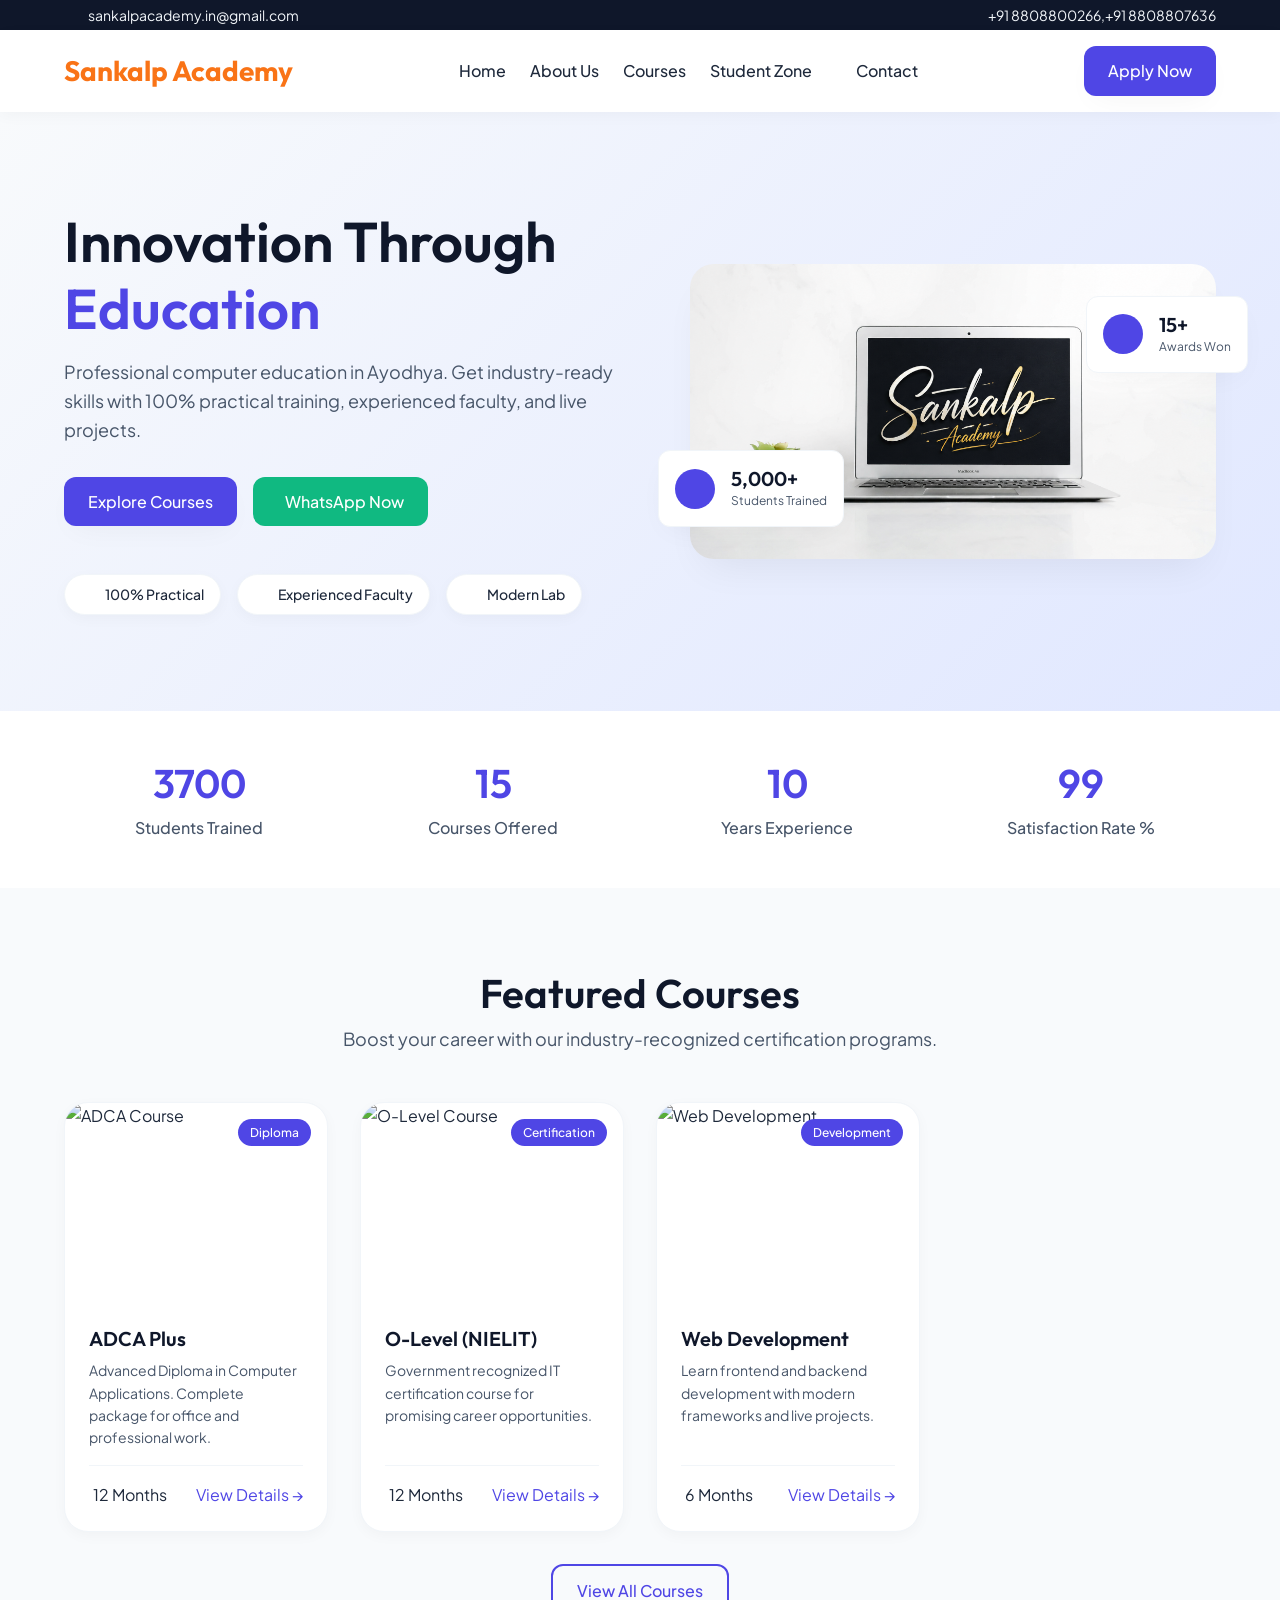
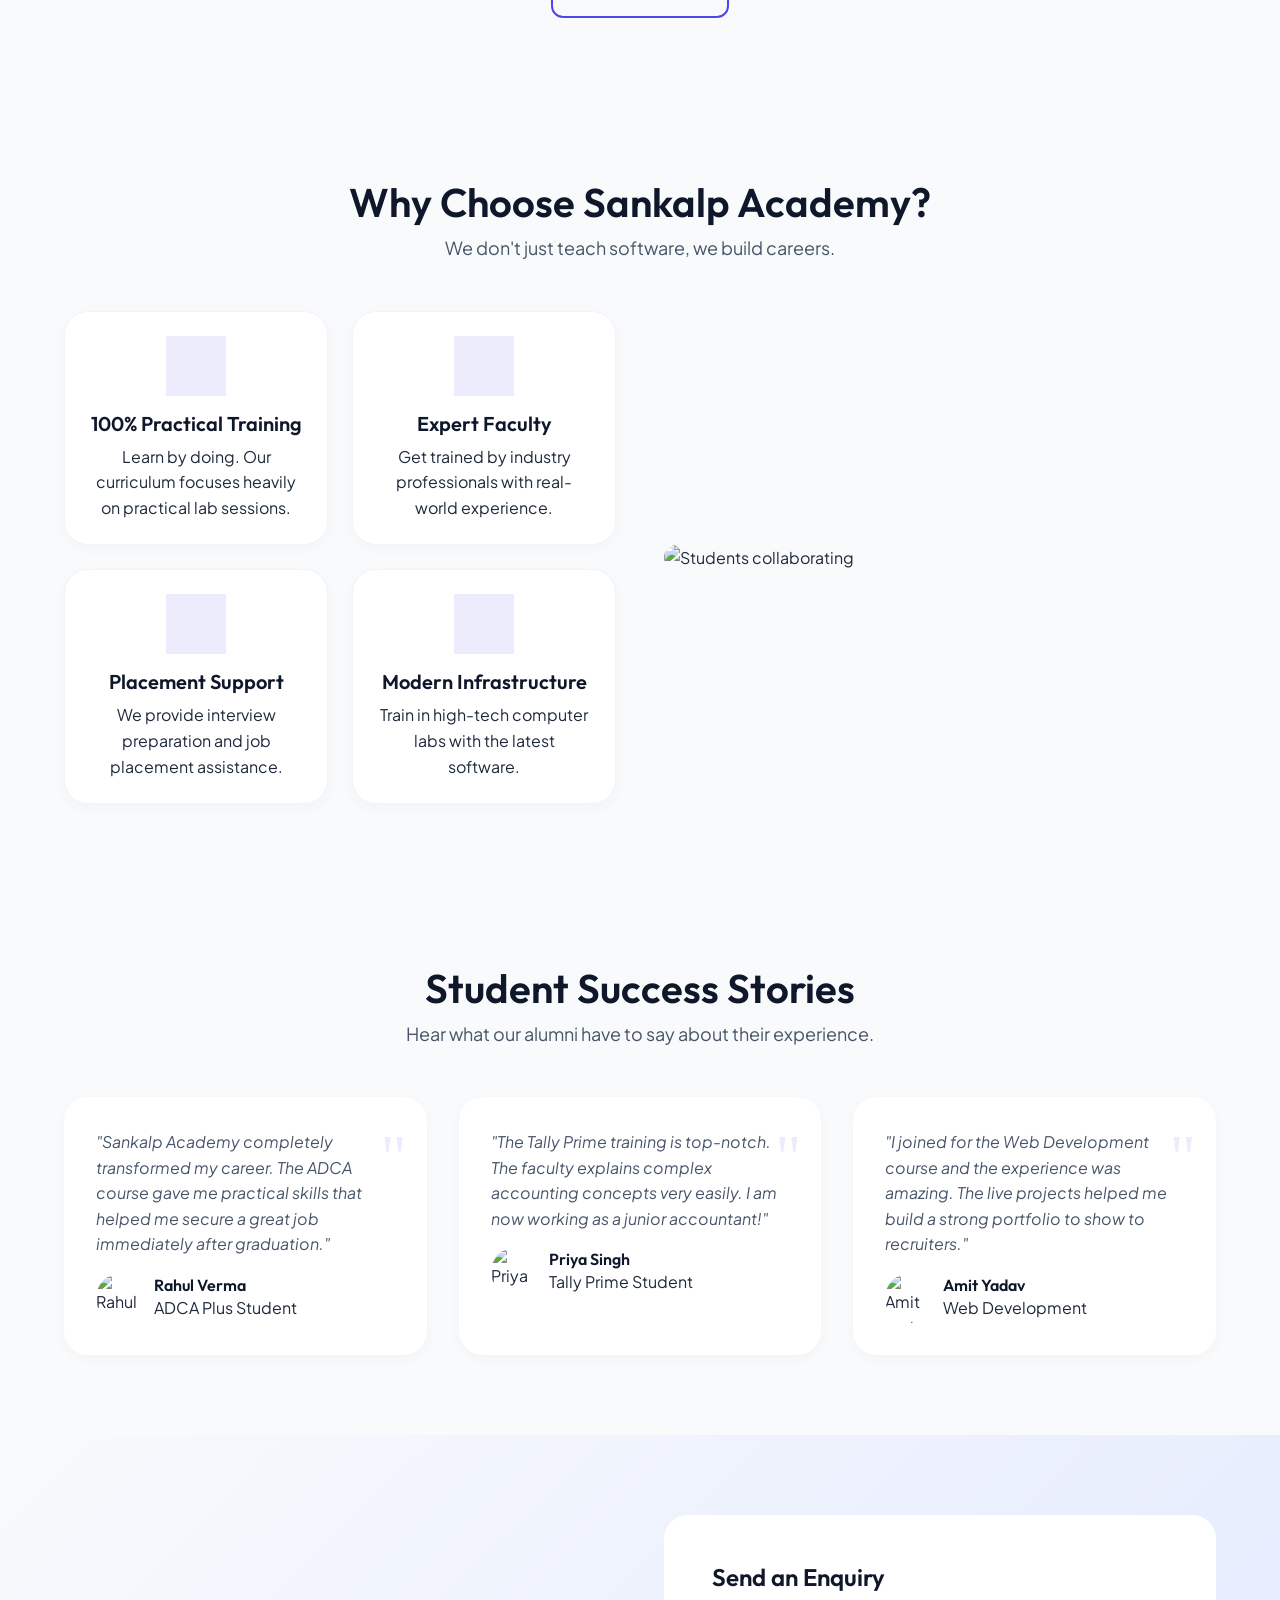
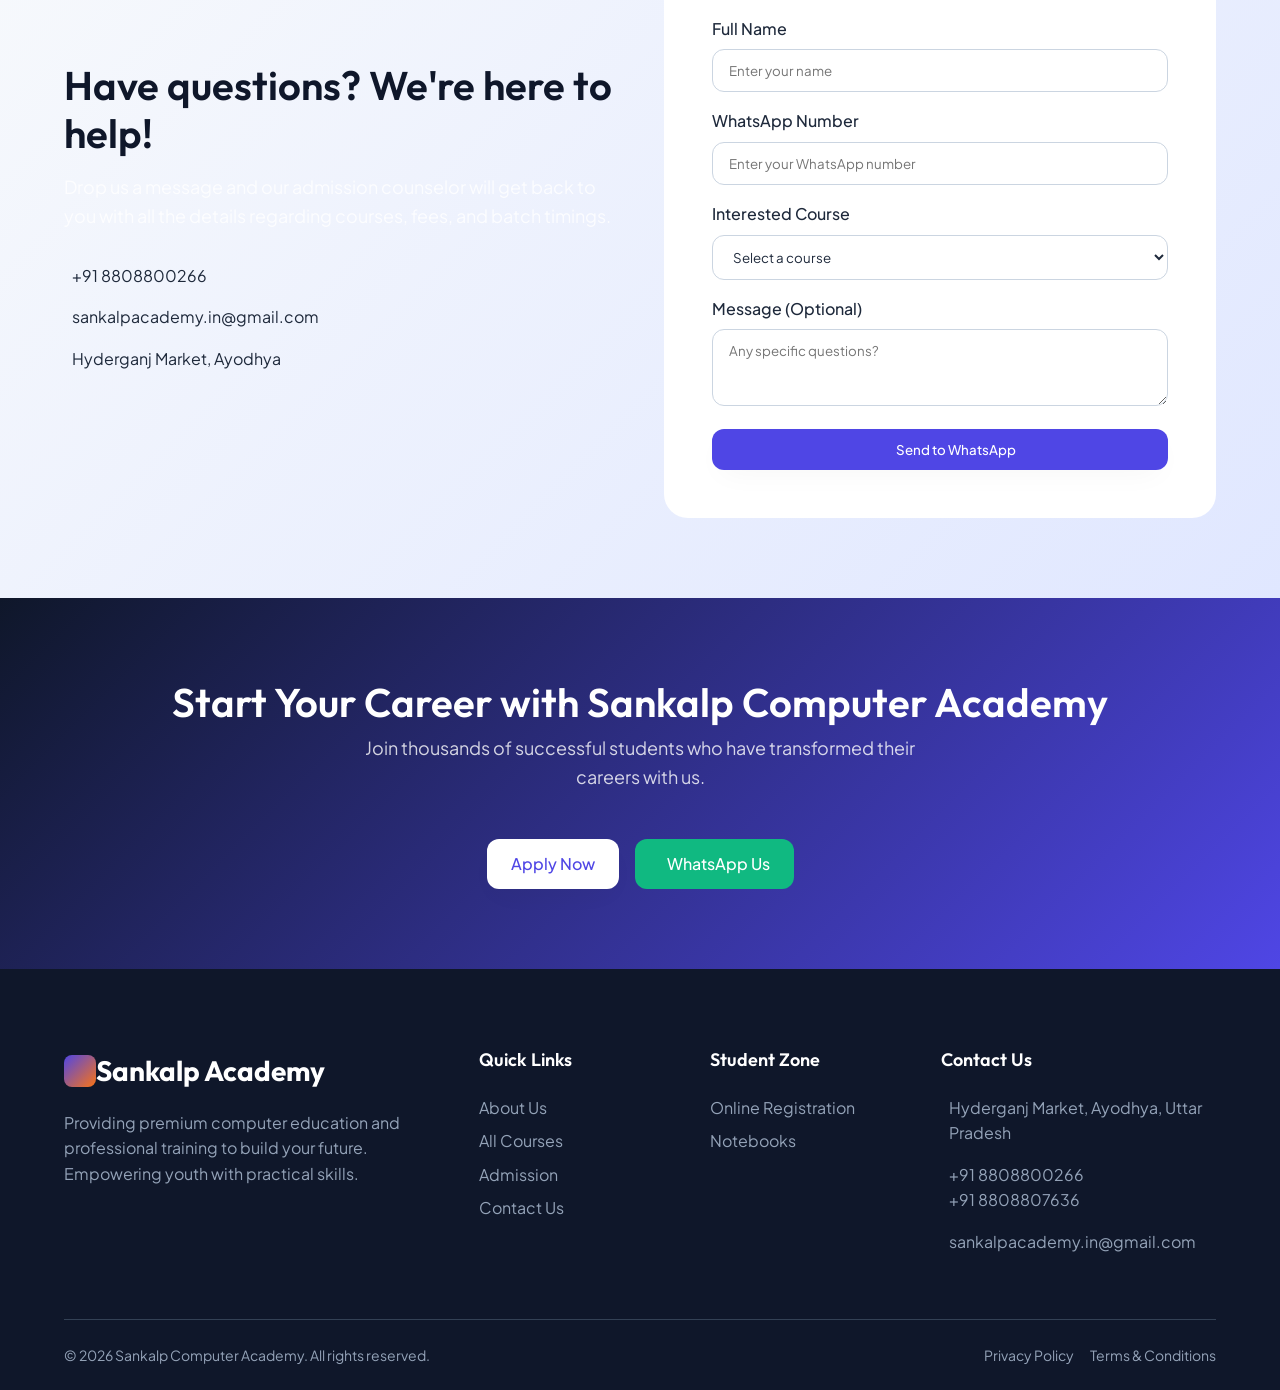
==== commit 39f0ea7b: "Add files via upload" ====
--- a/index.html
+++ b/index.html
@@ -1,8 +1,9 @@
 <!DOCTYPE html>
 <html lang="en">
-<head>
+<head>
     <link rel="icon" type="image/svg+xml" href="assets/favicon.svg">
     <meta charset="UTF-8">
+    <meta name="color-scheme" content="light">
     <meta name="viewport" content="width=device-width, initial-scale=1.0">
     <title>Sankalp Computer Academy | Innovation Through Education</title>
     <meta name="description" content="Sankalp Computer Academy in Ayodhya provides 100% practical computer training, ADCA, CCC, O-Level, Web Development, and more.">
@@ -16,8 +17,8 @@
     <script src="https://unpkg.com/lucide@latest"></script>
     
     <!-- Custom CSS -->
-    <link rel="stylesheet" href="styles/main.css">
-    <link rel="stylesheet" href="styles/home-extras.css">
+    <link rel="stylesheet" href="styles/main.css?v=2">
+    <link rel="stylesheet" href="styles/home-extras.css?v=2">
 </head>
 <body>
         <!-- Top Header -->
--- a/styles/main.css
+++ b/styles/main.css
@@ -1,6 +1,7 @@
 @import url('https://fonts.googleapis.com/css2?family=Outfit:wght@400;500;600;700&family=Plus+Jakarta+Sans:wght@400;500;600;700&display=swap');
 
 :root {
+  color-scheme: light;
   /* Vibrant Light Theme Colors */
   --primary: #4f46e5;       /* Deep Indigo */
   --primary-hover: #4338ca;
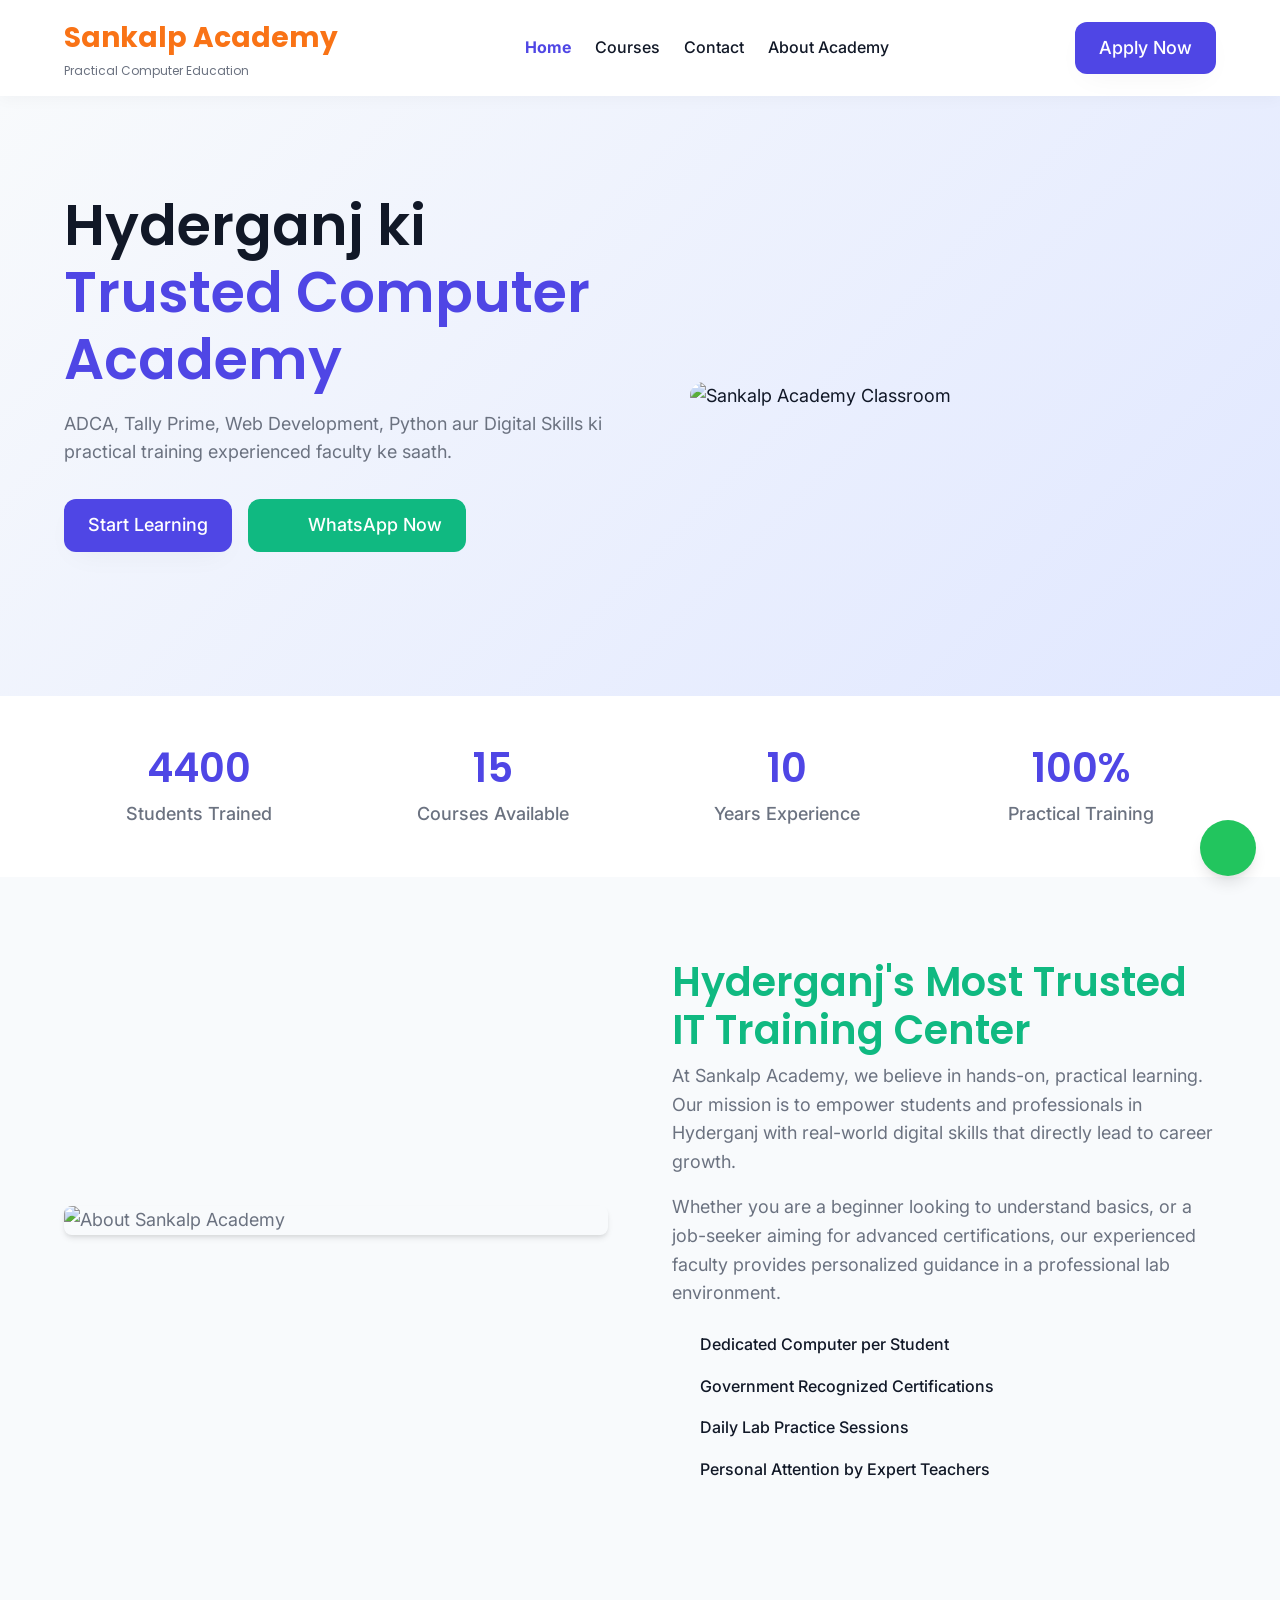
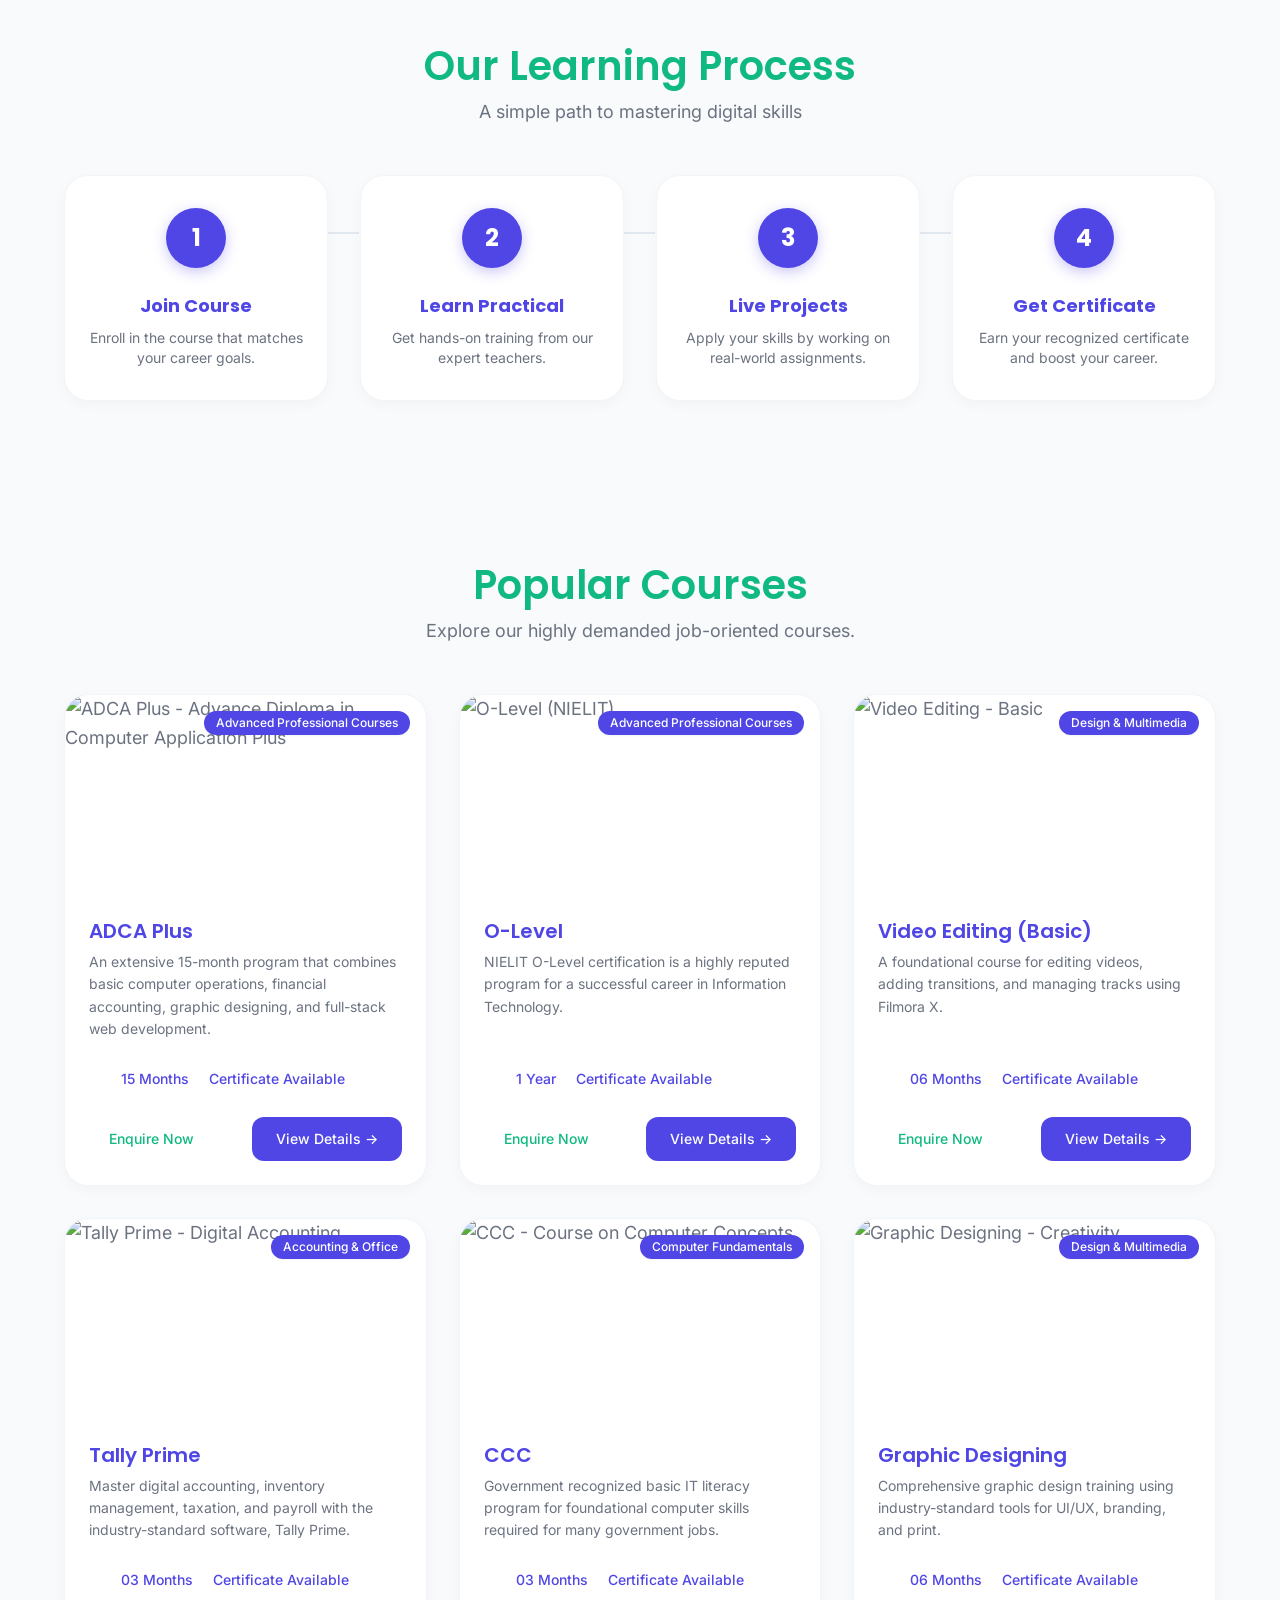
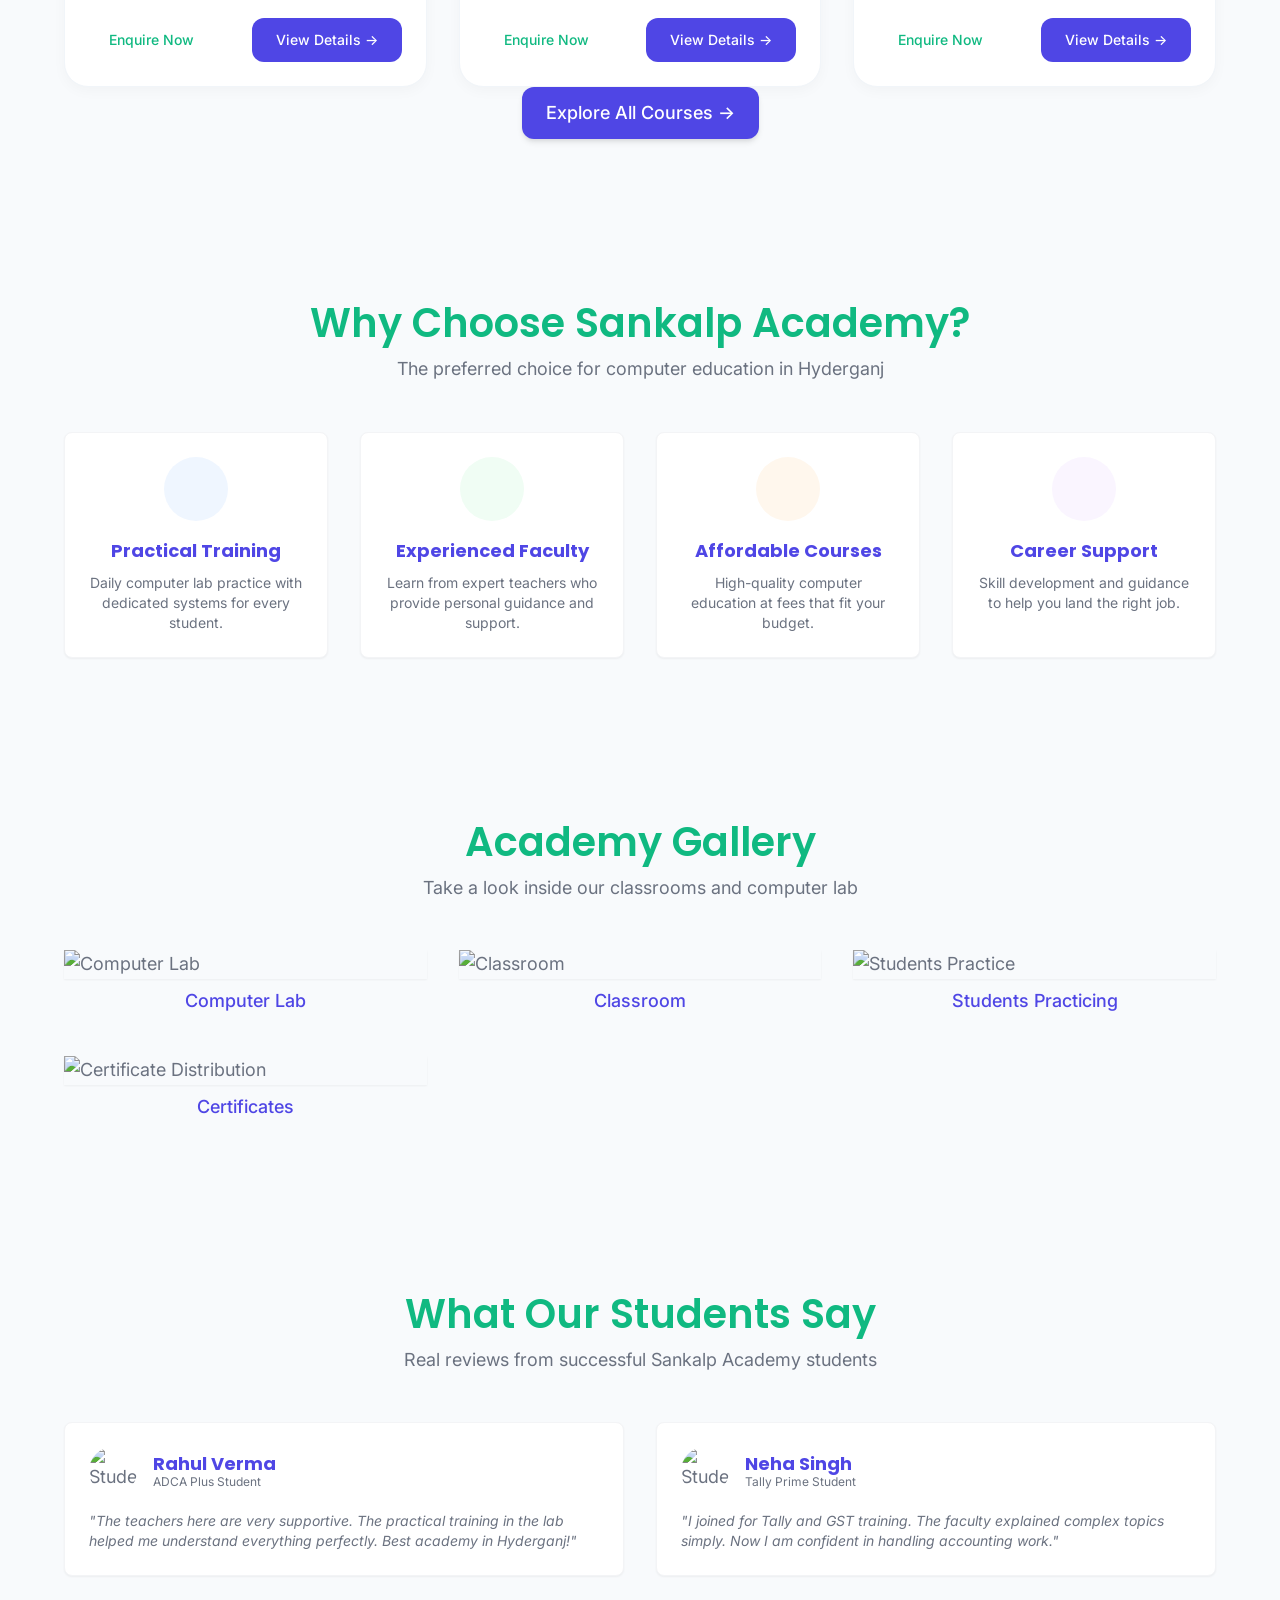
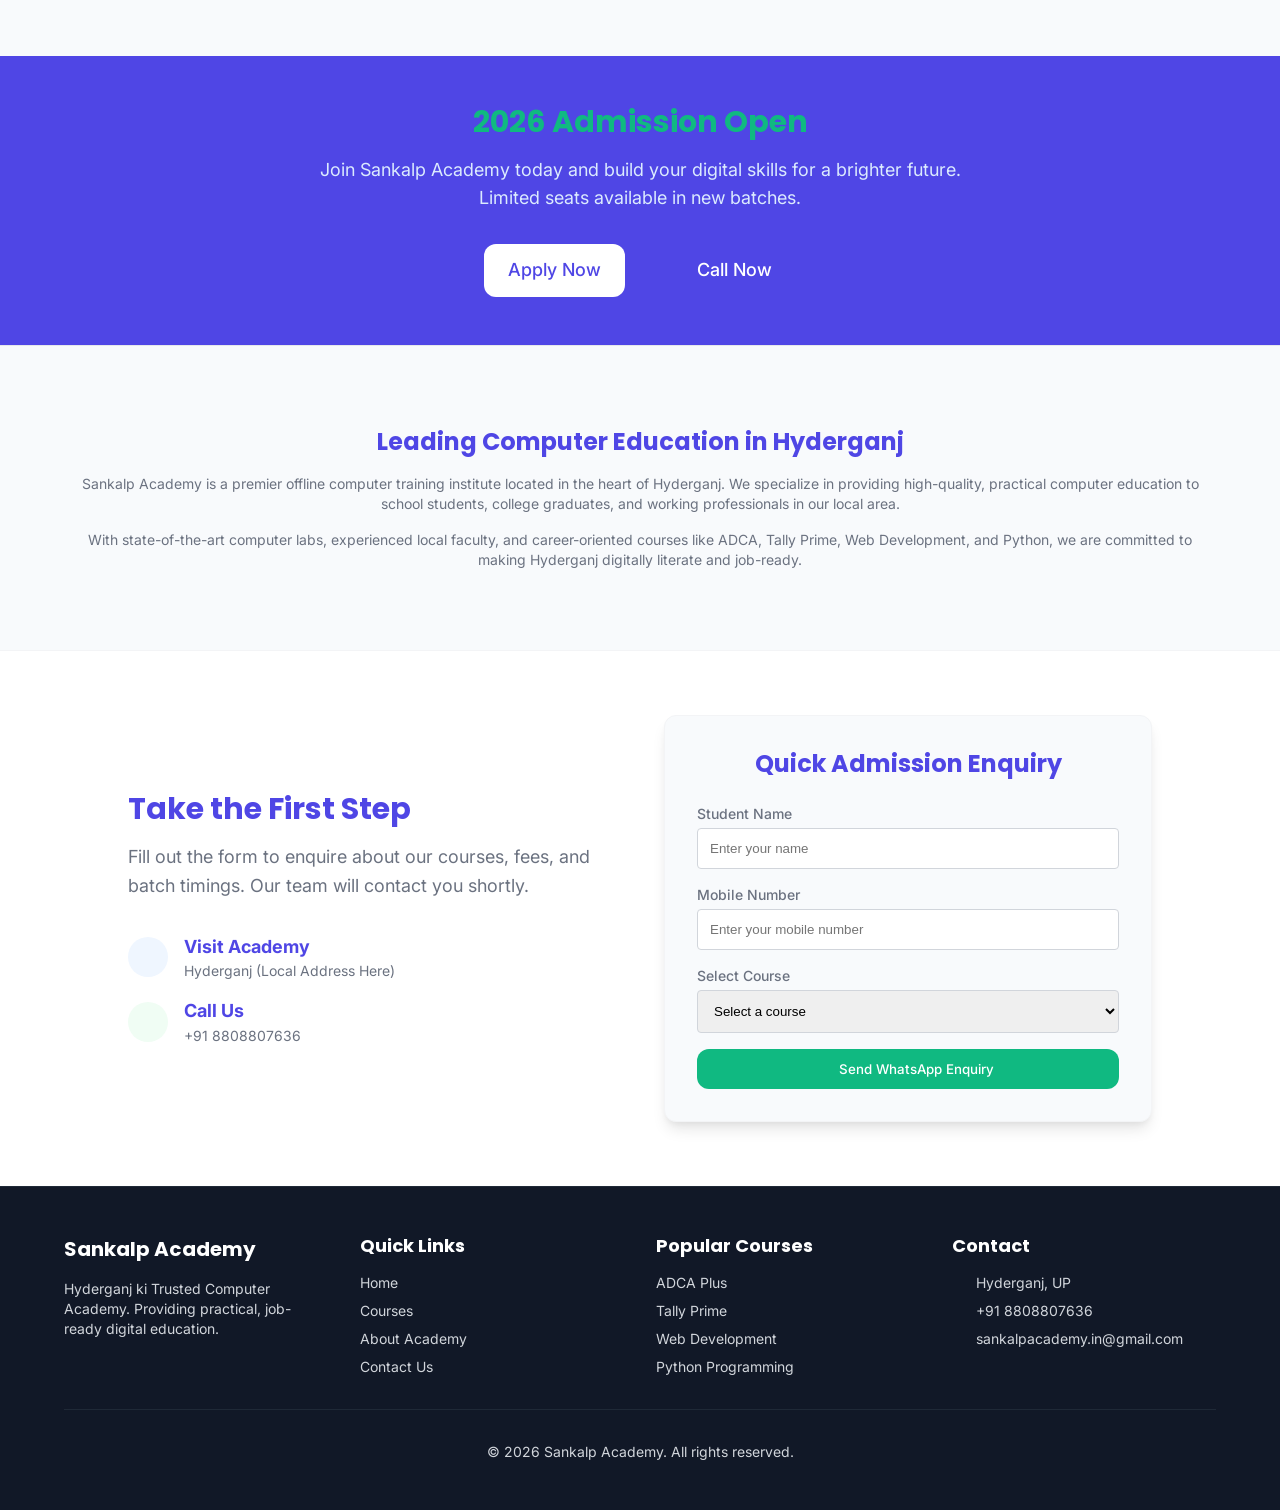
==== commit 984b4741: "Add files via upload" ====
--- a/index.html
+++ b/index.html
@@ -1,439 +1,626 @@
-<!DOCTYPE html>
-<html lang="en">
-<head>
-    <link rel="icon" type="image/svg+xml" href="assets/favicon.svg">
-    <meta charset="UTF-8">
+<!DOCTYPE html>
+<html lang="en">
+<head>
+    <link rel="icon" type="image/svg+xml" href="assets/favicon.svg">
+    <meta charset="UTF-8">
     <meta name="color-scheme" content="light">
-    <meta name="viewport" content="width=device-width, initial-scale=1.0">
-    <title>Sankalp Computer Academy | Innovation Through Education</title>
-    <meta name="description" content="Sankalp Computer Academy in Ayodhya provides 100% practical computer training, ADCA, CCC, O-Level, Web Development, and more.">
-    
-    <!-- Google Fonts -->
-    <link rel="preconnect" href="https://fonts.googleapis.com">
-    <link rel="preconnect" href="https://fonts.gstatic.com" crossorigin>
-    <link href="https://fonts.googleapis.com/css2?family=Inter:wght@400;500;600&family=Poppins:wght@500;600;700&display=swap" rel="stylesheet">
-    
-    <!-- Lucide Icons -->
-    <script src="https://unpkg.com/lucide@latest"></script>
-    
-    <!-- Custom CSS -->
-    <link rel="stylesheet" href="styles/main.css?v=2">
-    <link rel="stylesheet" href="styles/home-extras.css?v=2">
-</head>
-<body>
-        <!-- Top Header -->
-    <div class="top-header">
-        <div class="container top-header-flex">
-            <div class="top-email">
-                <span><i data-lucide="mail" class="w-4 h-4 mr-2"></i> <a href="mailto:sankalpacademy.in@gmail.com">sankalpacademy.in@gmail.com</a></span>
-            </div>
-            <div class="top-phones">
-                <span><i data-lucide="phone" class="w-4 h-4 mr-2"></i> <a href="https://wa.me/918808800266" target="_blank">+91 8808800266</a>, <a href="tel:+918808807636">+91 8808807636</a></span>
-            </div>
-        </div>
-    </div>
+    <meta name="viewport" content="width=device-width, initial-scale=1.0">
+    <title>Sankalp Academy | Hyderganj ki Trusted Computer Academy</title>
+    <meta name="description" content="Sankalp Academy in Hyderganj provides 100% practical computer training, ADCA, Tally Prime, Web Development, and Digital Skills with experienced faculty.">
+    
+    <!-- Google Fonts -->
+    <link rel="preconnect" href="https://fonts.googleapis.com">
+    <link rel="preconnect" href="https://fonts.gstatic.com" crossorigin>
+    <link href="https://fonts.googleapis.com/css2?family=Inter:wght@400;500;600&family=Poppins:wght@500;600;700&display=swap" rel="stylesheet">
+    
+    <!-- Lucide Icons -->
+    <script src="https://unpkg.com/lucide@latest"></script>
+    
+    <!-- Custom CSS -->
+    <link rel="stylesheet" href="styles/utilities.css">
+    <link rel="stylesheet" href="styles/main.css?v=5">
+    <link rel="stylesheet" href="styles/home-extras.css?v=5">
+</head>
+<body>
+    
+        <!-- Main Header -->
+    <header class="main-header" id="mainHeader">
+        <div class="container header-container">
+            <a href="index.html" class="logo">
+                <div class="logo-text">
+                    <span class="logo-name">Sankalp Academy</span>
+                    <span class="logo-tagline">Practical Computer Education</span>
+                </div>
+            </a>
+
+            <nav class="nav-links">
+                <div class="nav-item"><a href="index.html" class="nav-link">Home</a></div>
+                <div class="nav-item"><a href="courses.html" class="nav-link">Courses</a></div>
+                <div class="nav-item"><a href="contact.html" class="nav-link">Contact</a></div>
+                <div class="nav-item"><a href="about.html" class="nav-link">About Academy</a></div>
+            </nav>
+
+            <div class="header-actions">
+                <a href="contact.html" class="btn btn-primary">Apply Now</a>
+            </div>
+
+            <button class="mobile-menu-btn" id="mobileMenuBtn">
+                <i data-lucide="menu"></i>
+            </button>
+        </div>
+    </header>
+
+    <!-- Hero Section -->
+    <section class="hero">
+        <div class="container">
+            <div class="hero-content">
+                <h1>Hyderganj ki <br><span class="text-primary">Trusted Computer Academy</span></h1>
+                <p>ADCA, Tally Prime, Web Development, Python aur Digital Skills ki practical training experienced faculty ke saath.</p>
+                
+                <div class="hero-buttons">
+                    <a href="#courses" class="btn btn-primary">Start Learning</a>
+                    <a href="https://wa.me/918808800266" target="_blank" class="btn btn-success"><i data-lucide="message-circle" class="mr-2 w-5 h-5 inline"></i> WhatsApp Now</a>
+                </div>
+            </div>
+            
+            <div class="hero-image-wrapper">
+                <img src="https://images.unsplash.com/photo-1573164713988-8665fc963095?ixlib=rb-4.0.3&auto=format&fit=crop&w=800&q=80" alt="Sankalp Academy Classroom" class="hero-image rounded-xl shadow-2xl object-cover">
+            </div>
+        </div>
+    </section>
+
+    <!-- Trust Stats Section -->
+    <section class="stats-section">
+        <div class="container">
+            <div class="stats-grid">
+                <div class="stat-item">
+                    <h3 class="counter" data-target="5000">0</h3>
+                    <p>Students Trained</p>
+                </div>
+                <div class="stat-item">
+                    <h3 class="counter" data-target="15">0</h3>
+                    <p>Courses Available</p>
+                </div>
+                <div class="stat-item">
+                    <h3 class="counter" data-target="10">0</h3>
+                    <p>Years Experience</p>
+                </div>
+                <div class="stat-item">
+                    <h3>100%</h3>
+                    <p>Practical Training</p>
+                </div>
+            </div>
+        </div>
+    </section>
+
+    <!-- About Sankalp Academy -->
+    <section id="about" class="section-padding bg-background">
+        <div class="container">
+            <div class="about-layout">
+                <div class="about-image-wrapper">
+                    <img src="https://images.unsplash.com/photo-1544640808-32cb4fbadcd8?ixlib=rb-4.0.3&auto=format&fit=crop&w=600&q=80" alt="About Sankalp Academy" class="rounded-lg shadow-md w-full object-cover h-[500px]">
+                </div>
+                <div class="about-content">
+                    <h2 class="section-title">Hyderganj's Most Trusted IT Training Center</h2>
+                    <p class="mb-4">At Sankalp Academy, we believe in hands-on, practical learning. Our mission is to empower students and professionals in Hyderganj with real-world digital skills that directly lead to career growth.</p>
+                    <p class="mb-6">Whether you are a beginner looking to understand basics, or a job-seeker aiming for advanced certifications, our experienced faculty provides personalized guidance in a professional lab environment.</p>
+                    
+                    <ul class="about-list">
+                        <li><i data-lucide="check-circle" class="text-primary inline w-5 h-5 mr-2"></i> Dedicated Computer per Student</li>
+                        <li><i data-lucide="check-circle" class="text-primary inline w-5 h-5 mr-2"></i> Government Recognized Certifications</li>
+                        <li><i data-lucide="check-circle" class="text-primary inline w-5 h-5 mr-2"></i> Daily Lab Practice Sessions</li>
+                        <li><i data-lucide="check-circle" class="text-primary inline w-5 h-5 mr-2"></i> Personal Attention by Expert Teachers</li>
+                    </ul>
+                </div>
+            </div>
+        </div>
+    </section>
+
+    <!-- Learning Process -->
+    <section class="section-padding">
+        <div class="container">
+            <div class="text-center mb-12">
+                <h2 class="section-title">Our Learning Process</h2>
+                <p class="section-subtitle">A simple path to mastering digital skills</p>
+            </div>
+            
+            <div class="process-grid">
+                <div class="process-card">
+                    <div class="process-icon">1</div>
+                    <h3 class="font-bold text-lg mb-2 text-primary">Join Course</h3>
+                    <p class="text-sm text-secondary">Enroll in the course that matches your career goals.</p>
+                </div>
+                <div class="process-card">
+                    <div class="process-icon">2</div>
+                    <h3 class="font-bold text-lg mb-2 text-primary">Learn Practical</h3>
+                    <p class="text-sm text-secondary">Get hands-on training from our expert teachers.</p>
+                </div>
+                <div class="process-card">
+                    <div class="process-icon">3</div>
+                    <h3 class="font-bold text-lg mb-2 text-primary">Live Projects</h3>
+                    <p class="text-sm text-secondary">Apply your skills by working on real-world assignments.</p>
+                </div>
+                <div class="process-card">
+                    <div class="process-icon">4</div>
+                    <h3 class="font-bold text-lg mb-2 text-primary">Get Certificate</h3>
+                    <p class="text-sm text-secondary">Earn your recognized certificate and boost your career.</p>
+                </div>
+            </div>
+        </div>
+    </section>
+
+        <!-- Popular Courses Section -->
+    <section id="courses" class="section-padding bg-background">
+        <div class="container">
+            <div class="section-header text-center mb-12">
+                <h2 class="section-title">Popular Courses</h2>
+                <p class="section-subtitle">Explore our highly demanded job-oriented courses.</p>
+            </div>
+            
+            <div class="card-grid">
+                <!-- ADCA Plus -->
+                <div class="card flex flex-col h-full bg-white rounded-xl shadow-sm border border-gray-100 hover:shadow-md transition">
+                    <div class="card-img-wrapper relative h-48 overflow-hidden rounded-t-xl">
+                        <span class="card-badge absolute top-3 left-3 bg-primary text-white text-xs font-bold px-2 py-1 rounded shadow-sm z-10">Advanced Professional Courses</span>
+                        <img src="https://images.unsplash.com/photo-1517245386807-bb43f82c33c4?ixlib=rb-4.0.3&auto=format&fit=crop&w=600&q=80" alt="ADCA Plus - Advance Diploma in Computer Application Plus" class="w-full h-full object-cover">
+                    </div>
+                    <div class="card-content p-6 flex-grow flex flex-col">
+                        <h3 class="card-title text-[18px] font-semibold text-primary mb-2 font-heading">ADCA Plus</h3>
+                        <p class="card-desc text-[14px] text-secondary mb-4 flex-grow">An extensive 15-month program that combines basic computer operations, financial accounting, graphic designing, and full-stack web development.</p>
+                        <div class="bg-gray-50 rounded-lg p-3 mb-4 flex flex-wrap gap-x-4 gap-y-2">
+                            <span class="text-sm font-medium text-primary flex items-center">
+                                <i data-lucide="clock" class="w-4 h-4 mr-1"></i> 15 Months
+                            </span>
+                            <span class="text-sm font-medium text-primary flex items-center">
+                                <i data-lucide="award" class="w-4 h-4 mr-1"></i> Certificate Available
+                            </span>
+                        </div>
+                        <div class="flex items-center justify-between mt-auto pt-2">
+                            <a href="https://wa.me/918808800266?text=I%20want%20to%20enquire%20about%20ADCA%20Plus." target="_blank" class="text-sm font-medium text-success hover:underline flex items-center">
+                                <i data-lucide="message-circle" class="w-4 h-4 mr-1"></i> Enquire Now
+                            </a>
+                            <a href="course-details.html?id=adca-plus" class="btn bg-primary text-white hover:bg-primary-hover text-sm px-4 py-2 flex items-center rounded transition">
+                                View Details &rarr;
+                            </a>
+                        </div>
+                    </div>
+                </div>
+
+                <!-- O-Level -->
+                <div class="card flex flex-col h-full bg-white rounded-xl shadow-sm border border-gray-100 hover:shadow-md transition">
+                    <div class="card-img-wrapper relative h-48 overflow-hidden rounded-t-xl">
+                        <span class="card-badge absolute top-3 left-3 bg-primary text-white text-xs font-bold px-2 py-1 rounded shadow-sm z-10">Advanced Professional Courses</span>
+                        <img src="https://images.unsplash.com/photo-1531482615713-2afd69097998?ixlib=rb-4.0.3&auto=format&fit=crop&w=600&q=80" alt="O-Level (NIELIT)" class="w-full h-full object-cover">
+                    </div>
+                    <div class="card-content p-6 flex-grow flex flex-col">
+                        <h3 class="card-title text-[18px] font-semibold text-primary mb-2 font-heading">O-Level</h3>
+                        <p class="card-desc text-[14px] text-secondary mb-4 flex-grow">NIELIT O-Level certification is a highly reputed program for a successful career in Information Technology.</p>
+                        <div class="bg-gray-50 rounded-lg p-3 mb-4 flex flex-wrap gap-x-4 gap-y-2">
+                            <span class="text-sm font-medium text-primary flex items-center">
+                                <i data-lucide="clock" class="w-4 h-4 mr-1"></i> 1 Year
+                            </span>
+                            <span class="text-sm font-medium text-primary flex items-center">
+                                <i data-lucide="award" class="w-4 h-4 mr-1"></i> Certificate Available
+                            </span>
+                        </div>
+                        <div class="flex items-center justify-between mt-auto pt-2">
+                            <a href="https://wa.me/918808800266?text=I%20want%20to%20enquire%20about%20O-Level." target="_blank" class="text-sm font-medium text-success hover:underline flex items-center">
+                                <i data-lucide="message-circle" class="w-4 h-4 mr-1"></i> Enquire Now
+                            </a>
+                            <a href="course-details.html?id=o-level" class="btn bg-primary text-white hover:bg-primary-hover text-sm px-4 py-2 flex items-center rounded transition">
+                                View Details &rarr;
+                            </a>
+                        </div>
+                    </div>
+                </div>
+
+                <!-- Video Editing -->
+                <div class="card flex flex-col h-full bg-white rounded-xl shadow-sm border border-gray-100 hover:shadow-md transition">
+                    <div class="card-img-wrapper relative h-48 overflow-hidden rounded-t-xl">
+                        <span class="card-badge absolute top-3 left-3 bg-primary text-white text-xs font-bold px-2 py-1 rounded shadow-sm z-10">Design & Multimedia</span>
+                        <img src="https://images.unsplash.com/photo-1574717024653-61fd2cf4d44d?ixlib=rb-4.0.3&auto=format&fit=crop&w=600&q=80" alt="Video Editing - Basic" class="w-full h-full object-cover">
+                    </div>
+                    <div class="card-content p-6 flex-grow flex flex-col">
+                        <h3 class="card-title text-[18px] font-semibold text-primary mb-2 font-heading">Video Editing (Basic)</h3>
+                        <p class="card-desc text-[14px] text-secondary mb-4 flex-grow">A foundational course for editing videos, adding transitions, and managing tracks using Filmora X.</p>
+                        <div class="bg-gray-50 rounded-lg p-3 mb-4 flex flex-wrap gap-x-4 gap-y-2">
+                            <span class="text-sm font-medium text-primary flex items-center">
+                                <i data-lucide="clock" class="w-4 h-4 mr-1"></i> 06 Months
+                            </span>
+                            <span class="text-sm font-medium text-primary flex items-center">
+                                <i data-lucide="award" class="w-4 h-4 mr-1"></i> Certificate Available
+                            </span>
+                        </div>
+                        <div class="flex items-center justify-between mt-auto pt-2">
+                            <a href="https://wa.me/918808800266?text=I%20want%20to%20enquire%20about%20Video%20Editing." target="_blank" class="text-sm font-medium text-success hover:underline flex items-center">
+                                <i data-lucide="message-circle" class="w-4 h-4 mr-1"></i> Enquire Now
+                            </a>
+                            <a href="course-details.html?id=video-editing-basic" class="btn bg-primary text-white hover:bg-primary-hover text-sm px-4 py-2 flex items-center rounded transition">
+                                View Details &rarr;
+                            </a>
+                        </div>
+                    </div>
+                </div>
+
+                <!-- Tally Prime -->
+                <div class="card flex flex-col h-full bg-white rounded-xl shadow-sm border border-gray-100 hover:shadow-md transition">
+                    <div class="card-img-wrapper relative h-48 overflow-hidden rounded-t-xl">
+                        <span class="card-badge absolute top-3 left-3 bg-primary text-white text-xs font-bold px-2 py-1 rounded shadow-sm z-10">Accounting & Office</span>
+                        <img src="https://images.unsplash.com/photo-1543286386-2e659306cd6c?ixlib=rb-4.0.3&auto=format&fit=crop&w=600&q=80" alt="Tally Prime - Digital Accounting" class="w-full h-full object-cover">
+                    </div>
+                    <div class="card-content p-6 flex-grow flex flex-col">
+                        <h3 class="card-title text-[18px] font-semibold text-primary mb-2 font-heading">Tally Prime</h3>
+                        <p class="card-desc text-[14px] text-secondary mb-4 flex-grow">Master digital accounting, inventory management, taxation, and payroll with the industry-standard software, Tally Prime.</p>
+                        <div class="bg-gray-50 rounded-lg p-3 mb-4 flex flex-wrap gap-x-4 gap-y-2">
+                            <span class="text-sm font-medium text-primary flex items-center">
+                                <i data-lucide="clock" class="w-4 h-4 mr-1"></i> 03 Months
+                            </span>
+                            <span class="text-sm font-medium text-primary flex items-center">
+                                <i data-lucide="award" class="w-4 h-4 mr-1"></i> Certificate Available
+                            </span>
+                        </div>
+                        <div class="flex items-center justify-between mt-auto pt-2">
+                            <a href="https://wa.me/918808800266?text=I%20want%20to%20enquire%20about%20Tally%20Prime." target="_blank" class="text-sm font-medium text-success hover:underline flex items-center">
+                                <i data-lucide="message-circle" class="w-4 h-4 mr-1"></i> Enquire Now
+                            </a>
+                            <a href="course-details.html?id=tally-prime" class="btn bg-primary text-white hover:bg-primary-hover text-sm px-4 py-2 flex items-center rounded transition">
+                                View Details &rarr;
+                            </a>
+                        </div>
+                    </div>
+                </div>
+
+                <!-- CCC -->
+                <div class="card flex flex-col h-full bg-white rounded-xl shadow-sm border border-gray-100 hover:shadow-md transition">
+                    <div class="card-img-wrapper relative h-48 overflow-hidden rounded-t-xl">
+                        <span class="card-badge absolute top-3 left-3 bg-primary text-white text-xs font-bold px-2 py-1 rounded shadow-sm z-10">Computer Fundamentals</span>
+                        <img src="https://images.unsplash.com/photo-1516321318423-f06f85e504b3?ixlib=rb-4.0.3&auto=format&fit=crop&w=600&q=80" alt="CCC - Course on Computer Concepts" class="w-full h-full object-cover">
+                    </div>
+                    <div class="card-content p-6 flex-grow flex flex-col">
+                        <h3 class="card-title text-[18px] font-semibold text-primary mb-2 font-heading">CCC</h3>
+                        <p class="card-desc text-[14px] text-secondary mb-4 flex-grow">Government recognized basic IT literacy program for foundational computer skills required for many government jobs.</p>
+                        <div class="bg-gray-50 rounded-lg p-3 mb-4 flex flex-wrap gap-x-4 gap-y-2">
+                            <span class="text-sm font-medium text-primary flex items-center">
+                                <i data-lucide="clock" class="w-4 h-4 mr-1"></i> 03 Months
+                            </span>
+                            <span class="text-sm font-medium text-primary flex items-center">
+                                <i data-lucide="award" class="w-4 h-4 mr-1"></i> Certificate Available
+                            </span>
+                        </div>
+                        <div class="flex items-center justify-between mt-auto pt-2">
+                            <a href="https://wa.me/918808800266?text=I%20want%20to%20enquire%20about%20CCC." target="_blank" class="text-sm font-medium text-success hover:underline flex items-center">
+                                <i data-lucide="message-circle" class="w-4 h-4 mr-1"></i> Enquire Now
+                            </a>
+                            <a href="course-details.html?id=ccc" class="btn bg-primary text-white hover:bg-primary-hover text-sm px-4 py-2 flex items-center rounded transition">
+                                View Details &rarr;
+                            </a>
+                        </div>
+                    </div>
+                </div>
+
+                <!-- Graphic Designing -->
+                <div class="card flex flex-col h-full bg-white rounded-xl shadow-sm border border-gray-100 hover:shadow-md transition">
+                    <div class="card-img-wrapper relative h-48 overflow-hidden rounded-t-xl">
+                        <span class="card-badge absolute top-3 left-3 bg-primary text-white text-xs font-bold px-2 py-1 rounded shadow-sm z-10">Design & Multimedia</span>
+                        <img src="https://images.unsplash.com/photo-1561070791-2526d30994b5?ixlib=rb-4.0.3&auto=format&fit=crop&w=600&q=80" alt="Graphic Designing - Creativity" class="w-full h-full object-cover">
+                    </div>
+                    <div class="card-content p-6 flex-grow flex flex-col">
+                        <h3 class="card-title text-[18px] font-semibold text-primary mb-2 font-heading">Graphic Designing</h3>
+                        <p class="card-desc text-[14px] text-secondary mb-4 flex-grow">Comprehensive graphic design training using industry-standard tools for UI/UX, branding, and print.</p>
+                        <div class="bg-gray-50 rounded-lg p-3 mb-4 flex flex-wrap gap-x-4 gap-y-2">
+                            <span class="text-sm font-medium text-primary flex items-center">
+                                <i data-lucide="clock" class="w-4 h-4 mr-1"></i> 06 Months
+                            </span>
+                            <span class="text-sm font-medium text-primary flex items-center">
+                                <i data-lucide="award" class="w-4 h-4 mr-1"></i> Certificate Available
+                            </span>
+                        </div>
+                        <div class="flex items-center justify-between mt-auto pt-2">
+                            <a href="https://wa.me/918808800266?text=I%20want%20to%20enquire%20about%20Graphic%20Designing." target="_blank" class="text-sm font-medium text-success hover:underline flex items-center">
+                                <i data-lucide="message-circle" class="w-4 h-4 mr-1"></i> Enquire Now
+                            </a>
+                            <a href="course-details.html?id=graphic-designing" class="btn bg-primary text-white hover:bg-primary-hover text-sm px-4 py-2 flex items-center rounded transition">
+                                View Details &rarr;
+                            </a>
+                        </div>
+                    </div>
+                </div>
+            </div>
+            
+            <div class="text-center mt-12">
+                <a href="courses.html" class="btn bg-primary text-white hover:bg-primary-hover inline-flex items-center px-8 py-3 text-lg font-bold rounded shadow-md transition">Explore All Courses &rarr;</a>
+            </div>
+        </div>
+    </section>
+
+    <!-- Why Choose Sankalp Academy -->
+    <section class="section-padding">
+        <div class="container">
+            <div class="text-center mb-12">
+                <h2 class="section-title">Why Choose Sankalp Academy?</h2>
+                <p class="section-subtitle">The preferred choice for computer education in Hyderganj</p>
+            </div>
+            
+            <div class="features-grid">
+                <div class="feature-card text-center p-6 border border-gray-100 rounded-lg shadow-sm hover:shadow-md transition bg-white">
+                    <div class="w-16 h-16 mx-auto bg-blue-50 text-primary rounded-full flex items-center justify-center mb-4">
+                        <i data-lucide="monitor-play" class="w-8 h-8"></i>
+                    </div>
+                    <h3 class="font-bold text-lg mb-2 text-primary">Practical Training</h3>
+                    <p class="text-sm text-secondary">Daily computer lab practice with dedicated systems for every student.</p>
+                </div>
+                <div class="feature-card text-center p-6 border border-gray-100 rounded-lg shadow-sm hover:shadow-md transition bg-white">
+                    <div class="w-16 h-16 mx-auto bg-green-50 text-secondary rounded-full flex items-center justify-center mb-4">
+                        <i data-lucide="users" class="w-8 h-8"></i>
+                    </div>
+                    <h3 class="font-bold text-lg mb-2 text-primary">Experienced Faculty</h3>
+                    <p class="text-sm text-secondary">Learn from expert teachers who provide personal guidance and support.</p>
+                </div>
+                <div class="feature-card text-center p-6 border border-gray-100 rounded-lg shadow-sm hover:shadow-md transition bg-white">
+                    <div class="w-16 h-16 mx-auto bg-orange-50 text-accent rounded-full flex items-center justify-center mb-4">
+                        <i data-lucide="wallet" class="w-8 h-8"></i>
+                    </div>
+                    <h3 class="font-bold text-lg mb-2 text-primary">Affordable Courses</h3>
+                    <p class="text-sm text-secondary">High-quality computer education at fees that fit your budget.</p>
+                </div>
+                <div class="feature-card text-center p-6 border border-gray-100 rounded-lg shadow-sm hover:shadow-md transition bg-white">
+                    <div class="w-16 h-16 mx-auto bg-purple-50 text-purple-600 rounded-full flex items-center justify-center mb-4">
+                        <i data-lucide="briefcase" class="w-8 h-8"></i>
+                    </div>
+                    <h3 class="font-bold text-lg mb-2 text-primary">Career Support</h3>
+                    <p class="text-sm text-secondary">Skill development and guidance to help you land the right job.</p>
+                </div>
+            </div>
+        </div>
+    </section>
+
+    <!-- Academy Gallery -->
+    <section id="gallery" class="section-padding bg-background">
+        <div class="container">
+            <div class="text-center mb-12">
+                <h2 class="section-title">Academy Gallery</h2>
+                <p class="section-subtitle">Take a look inside our classrooms and computer lab</p>
+            </div>
+            
+            <div class="gallery-grid grid grid-cols-2 md:grid-cols-4 gap-4 mt-8">
+                <div class="gallery-item group overflow-hidden rounded-lg">
+                    <img src="https://images.unsplash.com/photo-1517694712202-14dd9538aa97?ixlib=rb-4.0.3&auto=format&fit=crop&w=600&q=80" alt="Computer Lab" class="shadow-sm w-full h-48 object-cover transition duration-500 group-hover:scale-110">
+                    <p class="text-center mt-2 font-medium text-primary mb-2">Computer Lab</p>
+                </div>
+                <div class="gallery-item group overflow-hidden rounded-lg">
+                    <img src="https://images.unsplash.com/photo-1524178232363-1fb2b075b655?ixlib=rb-4.0.3&auto=format&fit=crop&w=600&q=80" alt="Classroom" class="shadow-sm w-full h-48 object-cover transition duration-500 group-hover:scale-110">
+                    <p class="text-center mt-2 font-medium text-primary mb-2">Classroom</p>
+                </div>
+                <div class="gallery-item group overflow-hidden rounded-lg">
+                    <img src="https://images.unsplash.com/photo-1517245386807-bb43f82c33c4?ixlib=rb-4.0.3&auto=format&fit=crop&w=600&q=80" alt="Students Practice" class="shadow-sm w-full h-48 object-cover transition duration-500 group-hover:scale-110">
+                    <p class="text-center mt-2 font-medium text-primary mb-2">Students Practicing</p>
+                </div>
+                <div class="gallery-item group overflow-hidden rounded-lg">
+                    <img src="https://images.unsplash.com/photo-1523050854058-8df90110c9f1?ixlib=rb-4.0.3&auto=format&fit=crop&w=600&q=80" alt="Certificate Distribution" class="shadow-sm w-full h-48 object-cover transition duration-500 group-hover:scale-110">
+                    <p class="text-center mt-2 font-medium text-primary mb-2">Certificates</p>
+                </div>
+            </div>
+        </div>
+    </section>
+
+    <!-- Student Reviews -->
+    <section id="reviews" class="section-padding">
+        <div class="container">
+            <div class="text-center mb-12">
+                <h2 class="section-title">What Our Students Say</h2>
+                <p class="section-subtitle">Real reviews from successful Sankalp Academy students</p>
+            </div>
+            
+            <div class="reviews-grid">
+                <!-- Review 1 -->
+                <div class="review-card p-6 border border-gray-100 rounded-lg shadow-sm bg-white">
+                    <div class="flex items-center mb-4">
+                        <img src="https://images.unsplash.com/photo-1500648767791-00dcc994a43e?ixlib=rb-4.0.3&auto=format&fit=crop&w=150&q=80" alt="Student" class="w-12 h-12 rounded-full mr-4 object-cover">
+                        <div>
+                            <h4 class="font-bold text-primary">Rahul Verma</h4>
+                            <p class="text-xs text-secondary">ADCA Plus Student</p>
+                        </div>
+                        <div class="ml-auto text-yellow-400 flex">
+                            <i data-lucide="star" class="w-4 h-4 fill-current"></i>
+                            <i data-lucide="star" class="w-4 h-4 fill-current"></i>
+                            <i data-lucide="star" class="w-4 h-4 fill-current"></i>
+                            <i data-lucide="star" class="w-4 h-4 fill-current"></i>
+                            <i data-lucide="star" class="w-4 h-4 fill-current"></i>
+                        </div>
+                    </div>
+                    <p class="text-sm text-secondary italic">"The teachers here are very supportive. The practical training in the lab helped me understand everything perfectly. Best academy in Hyderganj!"</p>
+                </div>
+
+                <!-- Review 2 -->
+                <div class="review-card p-6 border border-gray-100 rounded-lg shadow-sm bg-white">
+                    <div class="flex items-center mb-4">
+                        <img src="https://images.unsplash.com/photo-1438761681033-6461ffad8d80?ixlib=rb-4.0.3&auto=format&fit=crop&w=150&q=80" alt="Student" class="w-12 h-12 rounded-full mr-4 object-cover">
+                        <div>
+                            <h4 class="font-bold text-primary">Neha Singh</h4>
+                            <p class="text-xs text-secondary">Tally Prime Student</p>
+                        </div>
+                        <div class="ml-auto text-yellow-400 flex">
+                            <i data-lucide="star" class="w-4 h-4 fill-current"></i>
+                            <i data-lucide="star" class="w-4 h-4 fill-current"></i>
+                            <i data-lucide="star" class="w-4 h-4 fill-current"></i>
+                            <i data-lucide="star" class="w-4 h-4 fill-current"></i>
+                            <i data-lucide="star" class="w-4 h-4 fill-current"></i>
+                        </div>
+                    </div>
+                    <p class="text-sm text-secondary italic">"I joined for Tally and GST training. The faculty explained complex topics simply. Now I am confident in handling accounting work."</p>
+                </div>
+            </div>
+        </div>
+    </section>
+
+    <!-- Admission CTA Section -->
+    <section class="admission-cta bg-primary text-white py-12 text-center">
+        <div class="container">
+            <h2 class="text-3xl font-bold mb-4 font-heading">2026 Admission Open</h2>
+            <p class="text-lg mb-8 max-w-2xl mx-auto text-blue-100">Join Sankalp Academy today and build your digital skills for a brighter future. Limited seats available in new batches.</p>
+            <div class="flex flex-col sm:flex-row justify-center gap-4">
+                <a href="#contact" class="btn bg-white text-primary hover:bg-gray-100">Apply Now</a>
+                <a href="tel:+918808807636" class="btn bg-transparent border-2 border-white text-white hover:bg-white hover:text-primary"><i data-lucide="phone" class="w-4 h-4 inline mr-2"></i> Call Now</a>
+            </div>
+        </div>
+    </section>
+
+    <!-- Local SEO Content Section -->
+    <section class="section-padding bg-background border-t border-gray-200">
+        <div class="container text-center max-w-4xl mx-auto">
+            <h2 class="text-2xl font-bold text-primary mb-4 font-heading">Leading Computer Education in Hyderganj</h2>
+            <p class="text-sm text-secondary mb-4">Sankalp Academy is a premier offline computer training institute located in the heart of Hyderganj. We specialize in providing high-quality, practical computer education to school students, college graduates, and working professionals in our local area.</p>
+            <p class="text-sm text-secondary">With state-of-the-art computer labs, experienced local faculty, and career-oriented courses like ADCA, Tally Prime, Web Development, and Python, we are committed to making Hyderganj digitally literate and job-ready.</p>
+        </div>
+    </section>
+
+    <!-- Contact & Enquiry Form -->
+    <section id="contact" class="enquiry-section py-16 bg-white border-t border-gray-100">
+        <div class="container">
+            <div class="enquiry-container grid md:grid-cols-2 gap-12 max-w-5xl mx-auto items-center">
+                <div class="enquiry-content">
+                    <h2 class="text-3xl font-bold text-primary mb-4 font-heading">Take the First Step</h2>
+                    <p class="text-secondary mb-6">Fill out the form to enquire about our courses, fees, and batch timings. Our team will contact you shortly.</p>
+                    
+                    <div class="contact-info space-y-4 mt-8">
+                        <div class="flex items-center">
+                            <div class="w-10 h-10 bg-blue-50 text-primary rounded-full flex items-center justify-center mr-4">
+                                <i data-lucide="map-pin" class="w-5 h-5"></i>
+                            </div>
+                            <div>
+                                <p class="font-bold text-primary">Visit Academy</p>
+                                <p class="text-sm text-secondary">Hyderganj (Local Address Here)</p>
+                            </div>
+                        </div>
+                        <div class="flex items-center">
+                            <div class="w-10 h-10 bg-green-50 text-secondary rounded-full flex items-center justify-center mr-4">
+                                <i data-lucide="phone" class="w-5 h-5"></i>
+                            </div>
+                            <div>
+                                <p class="font-bold text-primary">Call Us</p>
+                                <p class="text-sm text-secondary"><a href="tel:+918808807636">+91 8808807636</a></p>
+                            </div>
+                        </div>
+                    </div>
+                </div>
+                
+                <div class="enquiry-form-wrapper bg-background p-8 rounded-xl shadow-lg border border-gray-100">
+                    <h3 class="text-2xl font-bold text-primary mb-6 text-center font-heading">Quick Admission Enquiry</h3>
+                    <form id="whatsappEnquiryForm" class="space-y-4">
+                        <div class="form-group">
+                            <label for="enquiryName" class="block text-sm font-medium text-secondary mb-1">Student Name</label>
+                            <input type="text" id="enquiryName" class="form-control w-full p-3 border border-gray-300 rounded focus:ring-2 focus:ring-primary focus:border-primary outline-none" placeholder="Enter your name" required>
+                        </div>
+                        <div class="form-group">
+                            <label for="enquiryPhone" class="block text-sm font-medium text-secondary mb-1">Mobile Number</label>
+                            <input type="tel" id="enquiryPhone" class="form-control w-full p-3 border border-gray-300 rounded focus:ring-2 focus:ring-primary focus:border-primary outline-none" placeholder="Enter your mobile number" required>
+                        </div>
+                        <div class="form-group">
+                            <label for="enquiryCourse" class="block text-sm font-medium text-secondary mb-1">Select Course</label>
+                            <select id="enquiryCourse" class="form-control w-full p-3 border border-gray-300 rounded focus:ring-2 focus:ring-primary focus:border-primary outline-none" required>
+                                <option value="" disabled selected>Select a course</option>
+                                <option value="ADCA Plus">ADCA Plus</option>
+                                <option value="Tally Prime + GST">Tally Prime + GST</option>
+                                <option value="Web Development">Web Development</option>
+                                <option value="Python Programming">Python Programming</option>
+                                <option value="Digital Skills">Digital Skills</option>
+                                <option value="Other">Other / Unsure</option>
+                            </select>
+                        </div>
+                        <button type="submit" class="btn btn-success w-full mt-4 flex items-center justify-center font-bold">
+                            <i data-lucide="message-circle" class="mr-2"></i> Send WhatsApp Enquiry
+                        </button>
+                    </form>
+                </div>
+            </div>
+        </div>
+    </section>
+
+        <!-- Footer -->
+    <footer class="bg-gray-900 text-gray-300 py-12 border-t border-gray-800">
+        <div class="container max-w-6xl mx-auto">
+            <div class="grid grid-cols-1 md:grid-cols-4 gap-8">
+                <div class="col-span-1 md:col-span-1">
+                    <h3 class="text-white text-xl font-bold font-heading mb-4">Sankalp Academy</h3>
+                    <p class="text-sm mb-4">Hyderganj ki Trusted Computer Academy. Providing practical, job-ready digital education.</p>
+                </div>
+                
+                <div>
+                    <h4 class="text-white font-bold font-heading mb-4">Quick Links</h4>
+                    <ul class="space-y-2 text-sm">
+                        <li><a href="index.html" class="hover:text-white transition">Home</a></li>
+                        <li><a href="courses.html" class="hover:text-white transition">Courses</a></li>
+                        <li><a href="about.html" class="hover:text-white transition">About Academy</a></li>
+                        <li><a href="contact.html" class="hover:text-white transition">Contact Us</a></li>
+                    </ul>
+                </div>
+                
+                <div>
+                    <h4 class="text-white font-bold font-heading mb-4">Popular Courses</h4>
+                    <ul class="space-y-2 text-sm">
+                        <li><a href="course-details.html?id=adca-plus" class="hover:text-white transition">ADCA Plus</a></li>
+                        <li><a href="course-details.html?id=tally-prime" class="hover:text-white transition">Tally Prime</a></li>
+                        <li><a href="course-details.html?id=web-development" class="hover:text-white transition">Web Development</a></li>
+                        <li><a href="course-details.html?id=python" class="hover:text-white transition">Python Programming</a></li>
+                    </ul>
+                </div>
+                
+                <div>
+                    <h4 class="text-white font-bold font-heading mb-4">Contact</h4>
+                    <ul class="space-y-2 text-sm">
+                        <li class="flex items-start"><i data-lucide="map-pin" class="w-4 h-4 mr-2 mt-1 flex-shrink-0"></i> Hyderganj, UP</li>
+                        <li class="flex items-center"><i data-lucide="phone" class="w-4 h-4 mr-2 flex-shrink-0"></i> <a href="tel:+918808807636" class="hover:text-white">+91 8808807636</a></li>
+                        <li class="flex items-center"><i data-lucide="mail" class="w-4 h-4 mr-2 flex-shrink-0"></i> <a href="mailto:sankalpacademy.in@gmail.com" class="hover:text-white">sankalpacademy.in@gmail.com</a></li>
+                    </ul>
+                </div>
+            </div>
+            
+            <div class="border-t border-gray-800 mt-8 pt-8 text-center text-sm">
+                <p>&copy; 2026 Sankalp Academy. All rights reserved.</p>
+            </div>
+        </div>
+    </footer>
+
+    <!-- Floating WhatsApp Button -->
+    <a href="https://wa.me/918808800266" target="_blank" class="fixed bottom-6 right-6 bg-green-500 text-white w-14 h-14 rounded-full flex items-center justify-center shadow-lg hover:bg-green-600 transition z-50 animate-bounce-slow" aria-label="WhatsApp Us">
+        <i data-lucide="message-circle" class="w-8 h-8"></i>
+    </a>
+    
+    <!-- Floating Mobile Call Button (Visible only on mobile) -->
+    <a href="tel:+918808807636" class="fixed bottom-6 left-6 bg-primary text-white w-14 h-14 rounded-full flex items-center justify-center shadow-lg hover:bg-primary-hover transition z-50 md:hidden" aria-label="Call Us">
+        <i data-lucide="phone" class="w-6 h-6"></i>
+    </a>
+
+    <script src="scripts/main.js"></script>
+    <script>
+        // Initialize Lucide icons
+        lucide.createIcons();
+
+        // WhatsApp Enquiry Form Logic (Conversion Focused)
+        document.getElementById('whatsappEnquiryForm').addEventListener('submit', function(e) {
+            e.preventDefault();
+            
+            const name = document.getElementById('enquiryName').value.trim();
+            const phone = document.getElementById('enquiryPhone').value.trim();
+            const course = document.getElementById('enquiryCourse').value;
+            
+            // Format the message for high conversion
+            let whatsappText = `*New Admission Enquiry (Website)* %0A%0A`;
+            whatsappText += `*Name:* ${name} %0A`;
+            whatsappText += `*Mobile:* ${phone} %0A`;
+            whatsappText += `*Interested Course:* ${course} %0A%0A`;
+            whatsappText += `_Please share details regarding fees and new batch timings._`;
+            
+            // WhatsApp Number
+            const targetWhatsAppNumber = "918808800266";
+            
+            // Open WhatsApp link in new tab
+            window.open(`https://wa.me/${targetWhatsAppNumber}?text=${whatsappText}`, '_blank');
+            
+            // Optional: reset form
+            this.reset();
+        });
+    </script>
+</body>
+</html>
 
-        <!-- Main Header -->
-    <header class="main-header" id="mainHeader">
-        <div class="container">
-            <a href="index.html" class="logo">
-                Sankalp Academy
-            </a>
-
-            <nav class="nav-links">
-                <div class="nav-item"><a href="index.html" class="nav-link">Home</a></div>
-                <div class="nav-item"><a href="about.html" class="nav-link">About Us</a></div>
-                <div class="nav-item"><a href="courses.html" class="nav-link">Courses</a></div>
-                <div class="nav-item dropdown">
-                    <a href="#" class="nav-link">Student Zone <i data-lucide="chevron-down" class="inline w-4 h-4"></i></a>
-                    <div class="dropdown-menu">
-                        <a href="admission.html" class="dropdown-item">Online Registration</a>
-                        <a href="notebook.html" class="dropdown-item">Notebooks</a>
-                    </div>
-                </div>
-                <div class="nav-item"><a href="contact.html" class="nav-link">Contact</a></div>
-            </nav>
-
-            <div class="header-actions">
-                <a href="admission.html" class="btn btn-primary">Apply Now</a>
-            </div>
-
-            <button class="mobile-menu-btn" id="mobileMenuBtn">
-                <i data-lucide="menu"></i>
-            </button>
-        </div>
-    </header>
-
-    <!-- Hero Section -->
-    <section class="hero">
-        <div class="container">
-            <div class="hero-content">
-                <h1>Innovation Through <span>Education</span></h1>
-                <p>Professional computer education in Ayodhya. Get industry-ready skills with 100% practical training, experienced faculty, and live projects.</p>
-                
-                <div class="hero-buttons">
-                    <a href="courses.html" class="btn btn-primary">Explore Courses</a>
-                    <a href="https://wa.me/918808800266" class="btn btn-success"><i data-lucide="message-circle"></i> WhatsApp Now</a>
-                </div>
-                
-                <div class="hero-highlights">
-                    <div class="highlight-item"><i data-lucide="check-circle" class="text-primary w-4 h-4"></i> 100% Practical</div>
-                    <div class="highlight-item"><i data-lucide="check-circle" class="text-primary w-4 h-4"></i> Experienced Faculty</div>
-                    <div class="highlight-item"><i data-lucide="check-circle" class="text-primary w-4 h-4"></i> Modern Lab</div>
-                </div>
-            </div>
-            
-            <div class="hero-image-wrapper">
-                <img src="assets/hero-image.png" alt="Sankalp Academy laptop" class="hero-image">
-                
-                <div class="hero-stats-card card-1">
-                    <div class="stats-icon"><i data-lucide="users"></i></div>
-                    <div class="stats-text">
-                        <h4>5,000+</h4>
-                        <p>Students Trained</p>
-                    </div>
-                </div>
-                
-                <div class="hero-stats-card card-2">
-                    <div class="stats-icon"><i data-lucide="award"></i></div>
-                    <div class="stats-text">
-                        <h4>15+</h4>
-                        <p>Awards Won</p>
-                    </div>
-                </div>
-            </div>
-        </div>
-    </section>
-
-    <!-- Statistics Section -->
-    <section class="stats-section">
-        <div class="container">
-            <div class="stats-grid">
-                <div class="stat-item">
-                    <h3 class="counter" data-target="5000">0</h3>
-                    <p>Students Trained</p>
-                </div>
-                <div class="stat-item">
-                    <h3 class="counter" data-target="15">0</h3>
-                    <p>Courses Offered</p>
-                </div>
-                <div class="stat-item">
-                    <h3 class="counter" data-target="10">0</h3>
-                    <p>Years Experience</p>
-                </div>
-                <div class="stat-item">
-                    <h3 class="counter" data-target="99">0</h3>
-                    <p>Satisfaction Rate %</p>
-                </div>
-            </div>
-        </div>
-    </section>
-
-    <!-- Featured Courses -->
-    <section class="section-padding bg-background">
-        <div class="container">
-            <div class="text-center">
-                <h2 class="section-title">Featured Courses</h2>
-                <p class="section-subtitle">Boost your career with our industry-recognized certification programs.</p>
-            </div>
-            
-            <div class="card-grid">
-                <!-- Course 1 -->
-                <div class="card">
-                    <div class="card-img-wrapper">
-                        <span class="card-badge">Diploma</span>
-                        <img src="https://images.unsplash.com/photo-1517245386807-bb43f82c33c4?ixlib=rb-4.0.3&auto=format&fit=crop&w=600&q=80" alt="ADCA Course">
-                    </div>
-                    <div class="card-content">
-                        <h3 class="card-title">ADCA Plus</h3>
-                        <p class="card-desc">Advanced Diploma in Computer Applications. Complete package for office and professional work.</p>
-                        <div class="card-actions">
-                            <span class="text-sm font-medium text-secondary"><i data-lucide="clock" class="inline w-4 h-4 mr-1"></i> 12 Months</span>
-                            <a href="course-details.html?id=adca-plus" class="text-primary font-medium hover:text-primary-hover">View Details &rarr;</a>
-                        </div>
-                    </div>
-                </div>
-                
-                <!-- Course 2 -->
-                <div class="card">
-                      <div class="card-img-wrapper">
-                          <span class="card-badge">Certification</span>
-                          <img src="https://images.unsplash.com/photo-1555066931-4365d14bab8c?ixlib=rb-4.0.3&auto=format&fit=crop&w=600&q=80" alt="O-Level Course">
-                      </div>
-                    <div class="card-content">
-                        <h3 class="card-title">O-Level (NIELIT)</h3>
-                        <p class="card-desc">Government recognized IT certification course for promising career opportunities.</p>
-                        <div class="card-actions">
-                            <span class="text-sm font-medium text-secondary"><i data-lucide="clock" class="inline w-4 h-4 mr-1"></i> 12 Months</span>
-                            <a href="course-details.html?id=o-level" class="text-primary font-medium hover:text-primary-hover">View Details &rarr;</a>
-                        </div>
-                    </div>
-                </div>
-                
-                <!-- Course 3 -->
-                <div class="card">
-                    <div class="card-img-wrapper">
-                        <span class="card-badge">Development</span>
-                        <img src="https://images.unsplash.com/photo-1498050108023-c5249f4df085?ixlib=rb-4.0.3&auto=format&fit=crop&w=600&q=80" alt="Web Development">
-                    </div>
-                    <div class="card-content">
-                        <h3 class="card-title">Web Development</h3>
-                        <p class="card-desc">Learn frontend and backend development with modern frameworks and live projects.</p>
-                        <div class="card-actions">
-                            <span class="text-sm font-medium text-secondary"><i data-lucide="clock" class="inline w-4 h-4 mr-1"></i> 6 Months</span>
-                            <a href="course-details.html?id=web-development" class="text-primary font-medium hover:text-primary-hover">View Details &rarr;</a>
-                        </div>
-                    </div>
-                </div>
-            </div>
-            
-            <div class="text-center" style="margin-top: 2rem;">
-                <a href="courses.html" class="btn btn-outline">View All Courses</a>
-            </div>
-        </div>
-    </section>
-
-    <!-- Why Choose Us -->
-    <section class="section-padding">
-        <div class="container">
-            <div class="text-center">
-                <h2 class="section-title">Why Choose Sankalp Academy?</h2>
-                <p class="section-subtitle">We don't just teach software, we build careers.</p>
-            </div>
-            <div class="why-choose-layout">
-                <div class="features-grid-inner">
-                    <div class="feature-card" style="padding: 1.5rem;">
-                        <div class="feature-icon"><i data-lucide="laptop" class="w-8 h-8"></i></div>
-                        <h3>100% Practical Training</h3>
-                        <p class="text-secondary text-sm">Learn by doing. Our curriculum focuses heavily on practical lab sessions.</p>
-                    </div>
-                    <div class="feature-card" style="padding: 1.5rem;">
-                        <div class="feature-icon"><i data-lucide="award" class="w-8 h-8"></i></div>
-                        <h3>Expert Faculty</h3>
-                        <p class="text-secondary text-sm">Get trained by industry professionals with real-world experience.</p>
-                    </div>
-                    <div class="feature-card" style="padding: 1.5rem;">
-                        <div class="feature-icon"><i data-lucide="briefcase" class="w-8 h-8"></i></div>
-                        <h3>Placement Support</h3>
-                        <p class="text-secondary text-sm">We provide interview preparation and job placement assistance.</p>
-                    </div>
-                    <div class="feature-card" style="padding: 1.5rem;">
-                        <div class="feature-icon"><i data-lucide="server" class="w-8 h-8"></i></div>
-                        <h3>Modern Infrastructure</h3>
-                        <p class="text-secondary text-sm">Train in high-tech computer labs with the latest software.</p>
-                    </div>
-                </div>
-                <div class="why-choose-image">
-                    <img src="https://images.unsplash.com/photo-1517048676732-d65bc937f952?ixlib=rb-4.0.3&auto=format&fit=crop&w=800&q=80" alt="Students collaborating">
-                </div>
-            </div>
-        </div>
-    </section>
-
-    <!-- Testimonials -->
-    <section class="section-padding bg-background">
-        <div class="container">
-            <div class="text-center">
-                <h2 class="section-title">Student Success Stories</h2>
-                <p class="section-subtitle">Hear what our alumni have to say about their experience.</p>
-            </div>
-            
-            <div class="testimonials-grid">
-                <div class="testimonial-card">
-                    <p class="testimonial-text">"Sankalp Academy completely transformed my career. The ADCA course gave me practical skills that helped me secure a great job immediately after graduation."</p>
-                    <div class="testimonial-author">
-                        <img src="https://images.unsplash.com/photo-1506794778202-cad84cf45f1d?ixlib=rb-4.0.3&auto=format&fit=crop&w=150&q=80" alt="Rahul Verma" style="width: 50px; height: 50px; border-radius: 50%; object-fit: cover;">
-                        <div>
-                            <h4 style="margin: 0;">Rahul Verma</h4>
-                            <p class="text-sm text-secondary" style="margin: 0;">ADCA Plus Student</p>
-                        </div>
-                    </div>
-                </div>
-                <div class="testimonial-card">
-                    <p class="testimonial-text">"The Tally Prime training is top-notch. The faculty explains complex accounting concepts very easily. I am now working as a junior accountant!"</p>
-                    <div class="testimonial-author">
-                        <img src="https://images.unsplash.com/photo-1494790108377-be9c29b29330?ixlib=rb-4.0.3&auto=format&fit=crop&w=150&q=80" alt="Priya Singh" style="width: 50px; height: 50px; border-radius: 50%; object-fit: cover;">
-                        <div>
-                            <h4 style="margin: 0;">Priya Singh</h4>
-                            <p class="text-sm text-secondary" style="margin: 0;">Tally Prime Student</p>
-                        </div>
-                    </div>
-                </div>
-                <div class="testimonial-card">
-                    <p class="testimonial-text">"I joined for the Web Development course and the experience was amazing. The live projects helped me build a strong portfolio to show to recruiters."</p>
-                    <div class="testimonial-author">
-                        <img src="https://images.unsplash.com/photo-1500648767791-00dcc994a43e?ixlib=rb-4.0.3&auto=format&fit=crop&w=150&q=80" alt="Amit Yadav" style="width: 50px; height: 50px; border-radius: 50%; object-fit: cover;">
-                        <div>
-                            <h4 style="margin: 0;">Amit Yadav</h4>
-                            <p class="text-sm text-secondary" style="margin: 0;">Web Development</p>
-                        </div>
-                    </div>
-                </div>
-            </div>
-        </div>
-    </section>
-
-    <!-- Enquiry Form -->
-    <section class="enquiry-section">
-        <div class="container">
-            <div class="enquiry-container">
-                <div class="enquiry-content">
-                    <h2>Have questions? We're here to help!</h2>
-                    <p style="font-size: 1.125rem; color: rgba(255,255,255,0.8); margin-bottom: 2rem;">Drop us a message and our admission counselor will get back to you with all the details regarding courses, fees, and batch timings.</p>
-                    <ul style="display: flex; flex-direction: column; gap: 1rem;">
-                        <li style="display: flex; gap: 0.5rem; align-items: center;"><i data-lucide="phone" class="text-primary"></i> +91 8808800266</li>
-                        <li style="display: flex; gap: 0.5rem; align-items: center;"><i data-lucide="mail" class="text-primary"></i> sankalpacademy.in@gmail.com</li>
-                        <li style="display: flex; gap: 0.5rem; align-items: center;"><i data-lucide="map-pin" class="text-primary"></i> Hyderganj Market, Ayodhya</li>
-                    </ul>
-                </div>
-                
-                <div class="enquiry-form">
-                    <h3 style="margin-bottom: 1.5rem; font-size: 1.5rem;">Send an Enquiry</h3>
-                    <form id="whatsappEnquiryForm">
-                        <div class="form-group">
-                            <label for="enquiryName">Full Name</label>
-                            <input type="text" id="enquiryName" class="form-control" placeholder="Enter your name" required>
-                        </div>
-                        <div class="form-group">
-                            <label for="enquiryPhone">WhatsApp Number</label>
-                            <input type="tel" id="enquiryPhone" class="form-control" placeholder="Enter your WhatsApp number" required>
-                        </div>
-                        <div class="form-group">
-                            <label for="enquiryCourse">Interested Course</label>
-                            <select id="enquiryCourse" class="form-control" required>
-<option value="" disabled selected>Select a course</option>
-                                <option value="ADCA - Advance Diploma in Computer Applications">ADCA - Advance Diploma in Computer Applications</option>
-                                <option value="DCA - Diploma in Computer Applications">DCA - Diploma in Computer Applications</option>
-                                <option value="ADFA - Advance Diploma in Financial Accounting">ADFA - Advance Diploma in Financial Accounting</option>
-                                <option value="DFA - Diploma in Financial Accounting">DFA - Diploma in Financial Accounting</option>
-                                <option value="ADCA Plus - Advance Diploma in Computer Application Plus">ADCA Plus - Advance Diploma in Computer Application Plus</option>
-                                <option value="Tally Prime - Digital Accounting">Tally Prime - Digital Accounting</option>
-                                <option value="CCC - Course on Computer Concepts">CCC - Course on Computer Concepts</option>
-                                <option value="O-Level (NIELIT)">O-Level (NIELIT)</option>
-                                <option value="Python - Programming Language">Python - Programming Language</option>
-                                <option value="Advance Excel">Advance Excel</option>
-                                <option value="DTP - Desktop Publishing">DTP - Desktop Publishing</option>
-                                <option value="Graphic Designing - Creativity">Graphic Designing - Creativity</option>
-                                <option value="Diploma in Animation & Motion Graphics">Diploma in Animation & Motion Graphics</option>
-                                <option value="Artificial Intelligence & Generative AI">Artificial Intelligence & Generative AI</option>
-                                <option value="WordPress Website Development">WordPress Website Development</option>
-                                <option value="Web Development">Web Development</option>
-                                <option value="Video Editing - Basic">Video Editing - Basic</option>
-                                <option value="Video Editing - Advance">Video Editing - Advance</option>
-                            </select>
-                        </div>
-                        <div class="form-group">
-                            <label for="enquiryMessage">Message (Optional)</label>
-                            <textarea id="enquiryMessage" class="form-control" rows="3" placeholder="Any specific questions?"></textarea>
-                        </div>
-                        <button type="submit" class="btn btn-primary" style="width: 100%;">
-                            <i data-lucide="send" class="w-4 h-4 mr-2"></i> Send to WhatsApp
-                        </button>
-                    </form>
-                </div>
-            </div>
-        </div>
-    </section>
-
-    <!-- Final CTA -->
-    <section class="section-padding" style="background: linear-gradient(135deg, var(--secondary) 0%, var(--primary) 100%); color: white;">
-        <div class="container text-center">
-            <h2 class="section-title" style="color: white;">Start Your Career with Sankalp Computer Academy</h2>
-            <p class="section-subtitle" style="color: rgba(255,255,255,0.8);">Join thousands of successful students who have transformed their careers with us.</p>
-            <div style="display: flex; gap: 1rem; justify-content: center; flex-wrap: wrap;">
-                <a href="admission.html" class="btn btn-primary" style="background: white; color: var(--primary);">Apply Now</a>
-                <a href="https://wa.me/918808800266" class="btn btn-success"><i data-lucide="message-circle"></i> WhatsApp Us</a>
-            </div>
-        </div>
-    </section>
-
-        <!-- Footer -->
-    <footer class="footer">
-        <div class="container">
-            <div class="footer-grid">
-                <div>
-                    <a href="index.html" class="logo footer-logo">
-                        <div class="logo-icon" style="width: 32px; height: 32px;"><i data-lucide="monitor" style="width: 18px;"></i></div>
-                        Sankalp Academy
-                    </a>
-                    <p class="footer-desc">Providing premium computer education and professional training to build your future. Empowering youth with practical skills.</p>
-                    <div class="top-header-social" style="color: white;">
-                        <a href="#"><i data-lucide="facebook"></i></a>
-                        <a href="#"><i data-lucide="instagram"></i></a>
-                        <a href="#"><i data-lucide="youtube"></i></a>
-                    </div>
-                </div>
-                
-                <div>
-                    <h4 class="footer-heading">Quick Links</h4>
-                    <ul class="footer-links">
-                        <li><a href="about.html">About Us</a></li>
-                        <li><a href="courses.html">All Courses</a></li>
-                        <li><a href="admission.html">Admission</a></li>
-                        <li><a href="contact.html">Contact Us</a></li>
-                    </ul>
-                </div>
-                
-                <div>
-                    <h4 class="footer-heading">Student Zone</h4>
-                    <ul class="footer-links">
-                        <li><a href="admission.html">Online Registration</a></li>
-                        <li><a href="notebook.html">Notebooks</a></li>
-                    </ul>
-                </div>
-                
-                <div>
-                    <h4 class="footer-heading">Contact Us</h4>
-                    <ul class="footer-contact">
-                        <li><i data-lucide="map-pin" class="text-accent mt-1"></i> Hyderganj Market, Ayodhya, Uttar Pradesh</li>
-                        <li><i data-lucide="phone" class="text-accent mt-1"></i> +91 8808800266<br>+91 8808807636</li>
-                        <li><i data-lucide="mail" class="text-accent mt-1"></i> sankalpacademy.in@gmail.com</li>
-                    </ul>
-                </div>
-            </div>
-            
-            <div class="footer-bottom">
-                <p>&copy; 2026 Sankalp Computer Academy. All rights reserved.</p>
-                <div style="display: flex; gap: 1rem;">
-                    <a href="#">Privacy Policy</a>
-                    <a href="#">Terms & Conditions</a>
-                </div>
-            </div>
-        </div>
-    </footer>
-
-    <script src="scripts/main.js"></script>
-    <script>
-        // Initialize Lucide icons
-        lucide.createIcons();
-
-        // WhatsApp Enquiry Form Logic
-        document.getElementById('whatsappEnquiryForm').addEventListener('submit', function(e) {
-            e.preventDefault();
-            
-            const name = document.getElementById('enquiryName').value.trim();
-            const phone = document.getElementById('enquiryPhone').value.trim();
-            const course = document.getElementById('enquiryCourse').value;
-            const message = document.getElementById('enquiryMessage').value.trim();
-            
-            // Format the message
-            let whatsappText = `*New Website Enquiry* %0A%0A`;
-            whatsappText += `*Name:* ${name} %0A`;
-            whatsappText += `*Phone:* ${phone} %0A`;
-            whatsappText += `*Course:* ${course} %0A`;
-            if (message) {
-                whatsappText += `*Message:* ${message} %0A`;
-            }
-            
-            // Your WhatsApp Number
-            const targetWhatsAppNumber = "918808800266";
-            
-            // Open WhatsApp link in new tab
-            window.open(`https://wa.me/${targetWhatsAppNumber}?text=${whatsappText}`, '_blank');
-            
-            // Optional: reset form
-            this.reset();
-        });
-    </script>
-</body>
-</html>
--- a/styles/utilities.css
+++ b/styles/utilities.css
@@ -0,0 +1,164 @@
+/* --- Layout & Flexbox --- */
+.flex { display: flex; }
+.flex-col { flex-direction: column; }
+.flex-row { flex-direction: row; }
+.items-center { align-items: center; }
+.items-start { align-items: flex-start; }
+.justify-center { justify-content: center; }
+.justify-between { justify-content: space-between; }
+.flex-grow { flex-grow: 1; }
+.flex-shrink-0 { flex-shrink: 0; }
+.inline { display: inline; }
+.block { display: block; }
+.hidden { display: none; }
+
+/* Grid */
+.grid { display: grid; }
+.gap-4 { gap: 1rem; }
+.gap-8 { gap: 2rem; }
+.gap-12 { gap: 3rem; }
+
+@media (min-width: 768px) {
+  .md\:grid-cols-2 { grid-template-columns: repeat(2, 1fr); }
+  .md\:grid-cols-4 { grid-template-columns: repeat(4, 1fr); }
+  .md\:hidden { display: none; }
+}
+@media (min-width: 640px) {
+  .sm\:flex-row { flex-direction: row; }
+}
+
+/* Sizing */
+.w-full { width: 100%; }
+.w-4 { width: 1rem; } .h-4 { height: 1rem; }
+.w-5 { width: 1.25rem; } .h-5 { height: 1.25rem; }
+.w-6 { width: 1.5rem; } .h-6 { height: 1.5rem; }
+.w-8 { width: 2rem; } .h-8 { height: 2rem; }
+.w-10 { width: 2.5rem; } .h-10 { height: 2.5rem; }
+.w-12 { width: 3rem; } .h-12 { height: 3rem; }
+.w-14 { width: 3.5rem; } .h-14 { height: 3.5rem; }
+.w-16 { width: 4rem; } .h-16 { height: 4rem; }
+.h-auto { height: auto; }
+.max-w-2xl { max-width: 42rem; }
+.max-w-4xl { max-width: 56rem; }
+.max-w-5xl { max-width: 64rem; }
+.max-w-6xl { max-width: 72rem; }
+.mx-auto { margin-left: auto; margin-right: auto; }
+
+/* Spacing */
+.mb-1 { margin-bottom: 0.25rem; }
+.mb-2 { margin-bottom: 0.5rem; }
+.mb-4 { margin-bottom: 1rem; }
+.mb-6 { margin-bottom: 1.5rem; }
+.mb-8 { margin-bottom: 2rem; }
+.mb-12 { margin-bottom: 3rem; }
+.mt-1 { margin-top: 0.25rem; }
+.mt-2 { margin-top: 0.5rem; }
+.mt-4 { margin-top: 1rem; }
+.mt-8 { margin-top: 2rem; }
+.mt-10 { margin-top: 2.5rem; }
+.mt-auto { margin-top: auto; }
+.mr-1 { margin-right: 0.25rem; }
+.mr-2 { margin-right: 0.5rem; }
+.mr-4 { margin-right: 1rem; }
+.ml-auto { margin-left: auto; }
+
+.p-3 { padding: 0.75rem; }
+.p-6 { padding: 1.5rem; }
+.p-8 { padding: 2rem; }
+.px-2 { padding-left: 0.5rem; padding-right: 0.5rem; }
+.py-1 { padding-top: 0.25rem; padding-bottom: 0.25rem; }
+.py-12 { padding-top: 3rem; padding-bottom: 3rem; }
+.py-16 { padding-top: 4rem; padding-bottom: 4rem; }
+.pt-4 { padding-top: 1rem; }
+.pt-8 { padding-top: 2rem; }
+
+.space-y-1 > * + * { margin-top: 0.25rem; }
+.space-y-2 > * + * { margin-top: 0.5rem; }
+.space-y-4 > * + * { margin-top: 1rem; }
+
+/* Typography */
+.text-center { text-align: center; }
+.text-xs { font-size: 0.75rem; line-height: 1rem; }
+.text-sm { font-size: 0.875rem; line-height: 1.25rem; }
+.text-lg { font-size: 1.125rem; line-height: 1.75rem; }
+.text-xl { font-size: 1.25rem; line-height: 1.75rem; }
+.text-2xl { font-size: 1.5rem; line-height: 2rem; }
+.text-3xl { font-size: 1.875rem; line-height: 2.25rem; }
+.font-bold { font-weight: 700; }
+.font-medium { font-weight: 500; }
+.italic { font-style: italic; }
+.font-heading { font-family: var(--font-heading); }
+
+/* Colors */
+.text-primary { color: var(--primary); }
+.text-secondary { color: var(--text-secondary); }
+.text-success { color: var(--secondary); }
+.text-accent { color: var(--accent); }
+.text-white { color: #ffffff; }
+.text-blue-100 { color: #dbeafe; }
+.text-gray-300 { color: #d1d5db; }
+.text-purple-600 { color: #9333ea; }
+.fill-current { fill: currentColor; }
+
+.bg-primary { background-color: var(--primary); }
+.bg-secondary { background-color: var(--text-secondary); }
+.bg-white { background-color: #ffffff; }
+.bg-background { background-color: var(--background); }
+.bg-gray-100 { background-color: #f3f4f6; }
+.bg-gray-900 { background-color: #111827; }
+.bg-blue-50 { background-color: #eff6ff; }
+.bg-green-50 { background-color: #f0fdf4; }
+.bg-orange-50 { background-color: #fff7ed; }
+.bg-purple-50 { background-color: #faf5ff; }
+.bg-green-500 { background-color: #22c55e; }
+.bg-transparent { background-color: transparent; }
+
+/* Borders */
+.border { border-width: 1px; border-style: solid; }
+.border-t { border-top-width: 1px; border-top-style: solid; }
+.border-2 { border-width: 2px; border-style: solid; }
+.border-gray-100 { border-color: #f3f4f6; }
+.border-gray-200 { border-color: #e5e7eb; }
+.border-gray-300 { border-color: #d1d5db; }
+.border-gray-800 { border-color: #1f2937; }
+.border-white { border-color: #ffffff; }
+.border-primary { border-color: var(--primary); }
+.border-none { border: none; }
+
+.rounded { border-radius: 0.25rem; }
+.rounded-lg { border-radius: 0.5rem; }
+.rounded-xl { border-radius: 0.75rem; }
+.rounded-full { border-radius: 9999px; }
+
+/* Focus states */
+.focus\:ring-2:focus { outline: none; box-shadow: 0 0 0 2px rgba(79, 70, 229, 0.2); }
+.focus\:border-primary:focus { border-color: var(--primary); }
+.outline-none { outline: 2px solid transparent; outline-offset: 2px; }
+
+/* Effects & Hover */
+.shadow-sm { box-shadow: 0 1px 2px 0 rgba(0, 0, 0, 0.05); }
+.shadow-md { box-shadow: 0 4px 6px -1px rgba(0, 0, 0, 0.1), 0 2px 4px -1px rgba(0, 0, 0, 0.06); }
+.shadow-lg { box-shadow: 0 10px 15px -3px rgba(0, 0, 0, 0.1), 0 4px 6px -2px rgba(0, 0, 0, 0.05); }
+.transition { transition-property: all; transition-duration: 300ms; }
+.object-cover { object-fit: cover; }
+
+.hover\:bg-gray-100:hover { background-color: #f3f4f6; }
+.hover\:bg-green-600:hover { background-color: #16a34a; }
+.hover\:bg-primary-hover:hover { background-color: var(--primary-hover); }
+.hover\:bg-white:hover { background-color: #ffffff; }
+.hover\:text-white:hover { color: #ffffff; }
+.hover\:text-primary:hover { color: var(--primary); }
+
+/* Positioning */
+.fixed { position: fixed; }
+.bottom-6 { bottom: 1.5rem; }
+.right-6 { right: 1.5rem; }
+.left-6 { left: 1.5rem; }
+.z-50 { z-index: 50; }
+
+/* Animations */
+@keyframes bounce-slow {
+  0%, 100% { transform: translateY(-5%); }
+  50% { transform: translateY(0); }
+}
+.animate-bounce-slow { animation: bounce-slow 3s infinite; }
--- a/styles/main.css
+++ b/styles/main.css
@@ -1,23 +1,24 @@
-@import url('https://fonts.googleapis.com/css2?family=Outfit:wght@400;500;600;700&family=Plus+Jakarta+Sans:wght@400;500;600;700&display=swap');
+@import url('https://fonts.googleapis.com/css2?family=Inter:wght@400;500;600&family=Poppins:wght@500;600;700&display=swap');
 
 :root {
   color-scheme: light;
-  /* Vibrant Light Theme Colors */
-  --primary: #4f46e5;       /* Deep Indigo */
+  /* Brand Colors */
+  --primary: #4f46e5;       /* Trust Blue */
   --primary-hover: #4338ca;
-  --secondary: #0f172a;     /* Dark Slate for Headings */
-  --accent: #f97316;        /* Vibrant Orange */
-  --success: #10b981;       /* Emerald */
-  --background: #f8fafc;    /* Very Light Cool Gray */
-  --surface: #ffffff;       /* Pure White Surface */
-  
-  --text-primary: #1e293b;  /* Slate Text */
-  --text-secondary: #475569; /* Medium Slate */
-  --text-light: #f1f5f9;
+  --secondary: #10b981;     /* Action Green */
+  --secondary-hover: #059669;
+  
+  --accent: #f97316;        /* Vibrant Orange (keeping for small highlights if needed) */
+  --background: #f8fafc;    /* Light Background */
+  --surface: #ffffff;       /* Surface White */
+  
+  --text-primary: #111827;  /* Dark Text */
+  --text-secondary: #6b7280;/* Body Text */
+  --text-muted: #9ca3af;
   
   /* Typography */
-  --font-heading: 'Outfit', sans-serif;
-  --font-body: 'Plus Jakarta Sans', sans-serif;
+  --font-heading: 'Poppins', sans-serif;
+  --font-body: 'Inter', sans-serif;
   
   /* Spacing */
   --spacing-xs: 0.25rem;
@@ -60,8 +61,9 @@
 body {
   font-family: var(--font-body);
   background-color: var(--background);
-  color: var(--text-primary);
+  color: var(--text-secondary);
   line-height: 1.6;
+  font-size: 1.125rem; /* 18px */
   overflow-x: hidden;
   
   /* Disable text selection globally */
@@ -211,7 +213,7 @@
 }
 
 .btn-success {
-  background-color: var(--success);
+  background-color: var(--secondary);
   color: var(--surface);
 }
 
@@ -446,7 +448,7 @@
 .hero-content h1 {
   font-size: 3.5rem;
   margin-bottom: var(--spacing-md);
-  color: var(--secondary);
+  color: var(--text-primary);
 }
 
 .hero-content h1 span {
@@ -571,7 +573,7 @@
 /* Cards (Courses, Facilities, etc) */
 .card-grid {
   display: grid;
-  grid-template-columns: repeat(auto-fill, minmax(250px, 1fr));
+  grid-template-columns: repeat(auto-fit, minmax(300px, 1fr));
   gap: var(--spacing-xl);
 }
 
@@ -825,3 +827,7 @@
     font-size: 1.75rem;
   }
 }
+
+/* Active Nav Link Styles */
+.nav-link.active { color: var(--primary); font-weight: 700; }
+.nav-link.active::after { width: 100%; }
--- a/styles/home-extras.css
+++ b/styles/home-extras.css
@@ -1,181 +1,133 @@
-/* Why Choose Us Section */
-.why-choose-layout {
+/* =========================================
+   Home Page Specific Styles
+   (About, Process, Gallery, Reviews, Enquiry)
+   ========================================= */
+
+/* --- 1. About Section --- */
+.about-layout {
   display: grid;
   grid-template-columns: 1fr 1fr;
-  gap: 3rem;
+  gap: 4rem;
   align-items: center;
 }
 
-.features-grid-inner {
+.about-list {
+  list-style: none;
+  padding: 0;
+  margin: 0;
   display: grid;
-  grid-template-columns: 1fr 1fr;
-  gap: 1.5rem;
+  grid-template-columns: 1fr;
+  gap: 1rem;
 }
 
-.why-choose-image img {
-  width: 100%;
-  border-radius: var(--radius-lg);
-  box-shadow: var(--shadow-xl);
+.about-list li {
+  display: flex;
+  align-items: center;
+  font-size: 1rem;
+  color: var(--text-primary);
+  font-weight: 500;
 }
 
-.feature-card {
-  background: var(--surface);
-  padding: var(--spacing-xl);
-  border-radius: var(--radius-lg);
-  box-shadow: var(--shadow-sm);
-  transition: all var(--transition-normal);
-  border: 1px solid #f1f5f9;
+/* --- 2. Learning Process Section --- */
+.process-grid {
+  display: grid;
+  grid-template-columns: repeat(4, 1fr);
+  gap: 2rem;
   text-align: center;
 }
 
-.feature-card:hover {
+.process-card {
+  position: relative;
+  padding: 2rem 1.5rem;
+  background: white;
+  border-radius: var(--radius-lg);
+  border: 1px solid #f1f5f9;
+  box-shadow: var(--shadow-sm);
+  transition: transform var(--transition-normal);
+}
+
+.process-card:hover {
   transform: translateY(-5px);
   box-shadow: var(--shadow-md);
-  border-color: var(--primary);
 }
 
-.feature-icon {
+.process-icon {
   width: 60px;
   height: 60px;
-  background: rgba(79, 70, 229, 0.1);
-  color: var(--primary);
-  border-radius: var(--radius-full);
+  background: var(--primary);
+  color: white;
+  font-size: 1.5rem;
+  font-weight: 700;
+  font-family: var(--font-heading);
+  border-radius: 50%;
   display: flex;
   align-items: center;
   justify-content: center;
-  margin: 0 auto var(--spacing-md);
+  margin: 0 auto 1.5rem auto;
+  box-shadow: 0 4px 14px rgba(79, 70, 229, 0.3);
 }
 
-.feature-card h3 {
-  font-size: 1.25rem;
-  margin-bottom: var(--spacing-sm);
+/* Add connector lines on desktop */
+@media (min-width: 992px) {
+  .process-card:not(:last-child)::after {
+    content: '';
+    position: absolute;
+    top: 3.5rem; /* align with center of icon */
+    right: -2rem;
+    width: 2rem;
+    height: 2px;
+    background-color: #e2e8f0;
+    z-index: -1;
+  }
 }
 
-/* Testimonials Section */
-.testimonials-grid {
+/* --- 3. Features (Why Choose) Grid --- */
+.features-grid {
   display: grid;
   grid-template-columns: repeat(auto-fit, minmax(250px, 1fr));
-  gap: var(--spacing-xl);
-  margin-top: var(--spacing-xl);
+  gap: 2rem;
 }
 
-.testimonial-card {
-  background: var(--surface);
-  padding: var(--spacing-xl);
-  border-radius: var(--radius-lg);
-  box-shadow: var(--shadow-sm);
-  position: relative;
+/* --- 4. Gallery Section --- */
+.gallery-grid {
+  display: grid;
+  grid-template-columns: repeat(auto-fit, minmax(280px, 1fr));
+  gap: 2rem;
 }
 
-.testimonial-card::before {
-  content: '"';
-  position: absolute;
-  top: 10px;
-  right: 20px;
-  font-size: 4rem;
-  color: rgba(79, 70, 229, 0.1);
-  font-family: serif;
+.gallery-item img {
+  transition: transform var(--transition-normal);
 }
 
-.testimonial-text {
-  font-style: italic;
-  color: var(--text-secondary);
-  margin-bottom: var(--spacing-md);
-  position: relative;
-  z-index: 2;
+.gallery-item:hover img {
+  transform: scale(1.03);
 }
 
-.testimonial-author {
-  display: flex;
-  align-items: center;
-  gap: var(--spacing-sm);
+/* --- 5. Reviews Section --- */
+.reviews-grid {
+  display: grid;
+  grid-template-columns: repeat(auto-fit, minmax(300px, 1fr));
+  gap: 2rem;
 }
 
-.author-avatar {
-  width: 50px;
-  height: 50px;
-  border-radius: 50%;
-  background: var(--primary);
-  color: white;
-  display: flex;
-  align-items: center;
-  justify-content: center;
-  font-weight: bold;
-  font-size: 1.25rem;
-}
-
-/* Enquiry Form Section */
-.enquiry-section {
-  background: linear-gradient(135deg, #f8fafc 0%, #e0e7ff 100%);
-  color: var(--text-primary);
-  padding: var(--spacing-3xl) 0;
-}
-
-.enquiry-container {
-  display: grid;
-  grid-template-columns: 1fr 1fr;
-  gap: var(--spacing-2xl);
-  align-items: center;
-}
-
-.enquiry-content h2 {
-  color: var(--secondary);
-  font-size: 2.5rem;
-  margin-bottom: var(--spacing-md);
-}
-
-.enquiry-form {
-  background: var(--surface);
-  padding: var(--spacing-2xl);
-  border-radius: var(--radius-lg);
-  box-shadow: var(--shadow-xl);
-  color: var(--text-primary);
-}
-
-.form-group {
-  margin-bottom: var(--spacing-md);
-}
-
-.form-group label {
-  display: block;
-  font-weight: 500;
-  margin-bottom: 0.5rem;
-}
-
-.form-control {
-  width: 100%;
-  padding: 0.75rem 1rem;
-  border: 1px solid #cbd5e1;
-  border-radius: var(--radius-md);
-  font-family: var(--font-body);
-  transition: border-color var(--transition-fast);
-  background: var(--surface);
-  color: var(--text-primary);
-}
-
-.form-control:focus {
-  outline: none;
-  border-color: var(--primary);
-  box-shadow: 0 0 0 3px rgba(79, 70, 229, 0.2);
-}
-
+/* --- Responsive Adjustments --- */
 @media (max-width: 992px) {
-  .enquiry-container {
+  .about-layout {
     grid-template-columns: 1fr;
+    gap: 3rem;
   }
-  .why-choose-layout {
-    grid-template-columns: 1fr;
+  
+  .process-grid {
+    grid-template-columns: repeat(2, 1fr);
   }
 }
 
 @media (max-width: 600px) {
-  .features-grid-inner {
+  .process-grid {
     grid-template-columns: 1fr;
   }
-  .enquiry-form {
-    padding: var(--spacing-xl) var(--spacing-lg);
-  }
-  .enquiry-content h2 {
-    font-size: 2rem;
+  
+  .enquiry-container {
+    grid-template-columns: 1fr !important;
   }
 }
